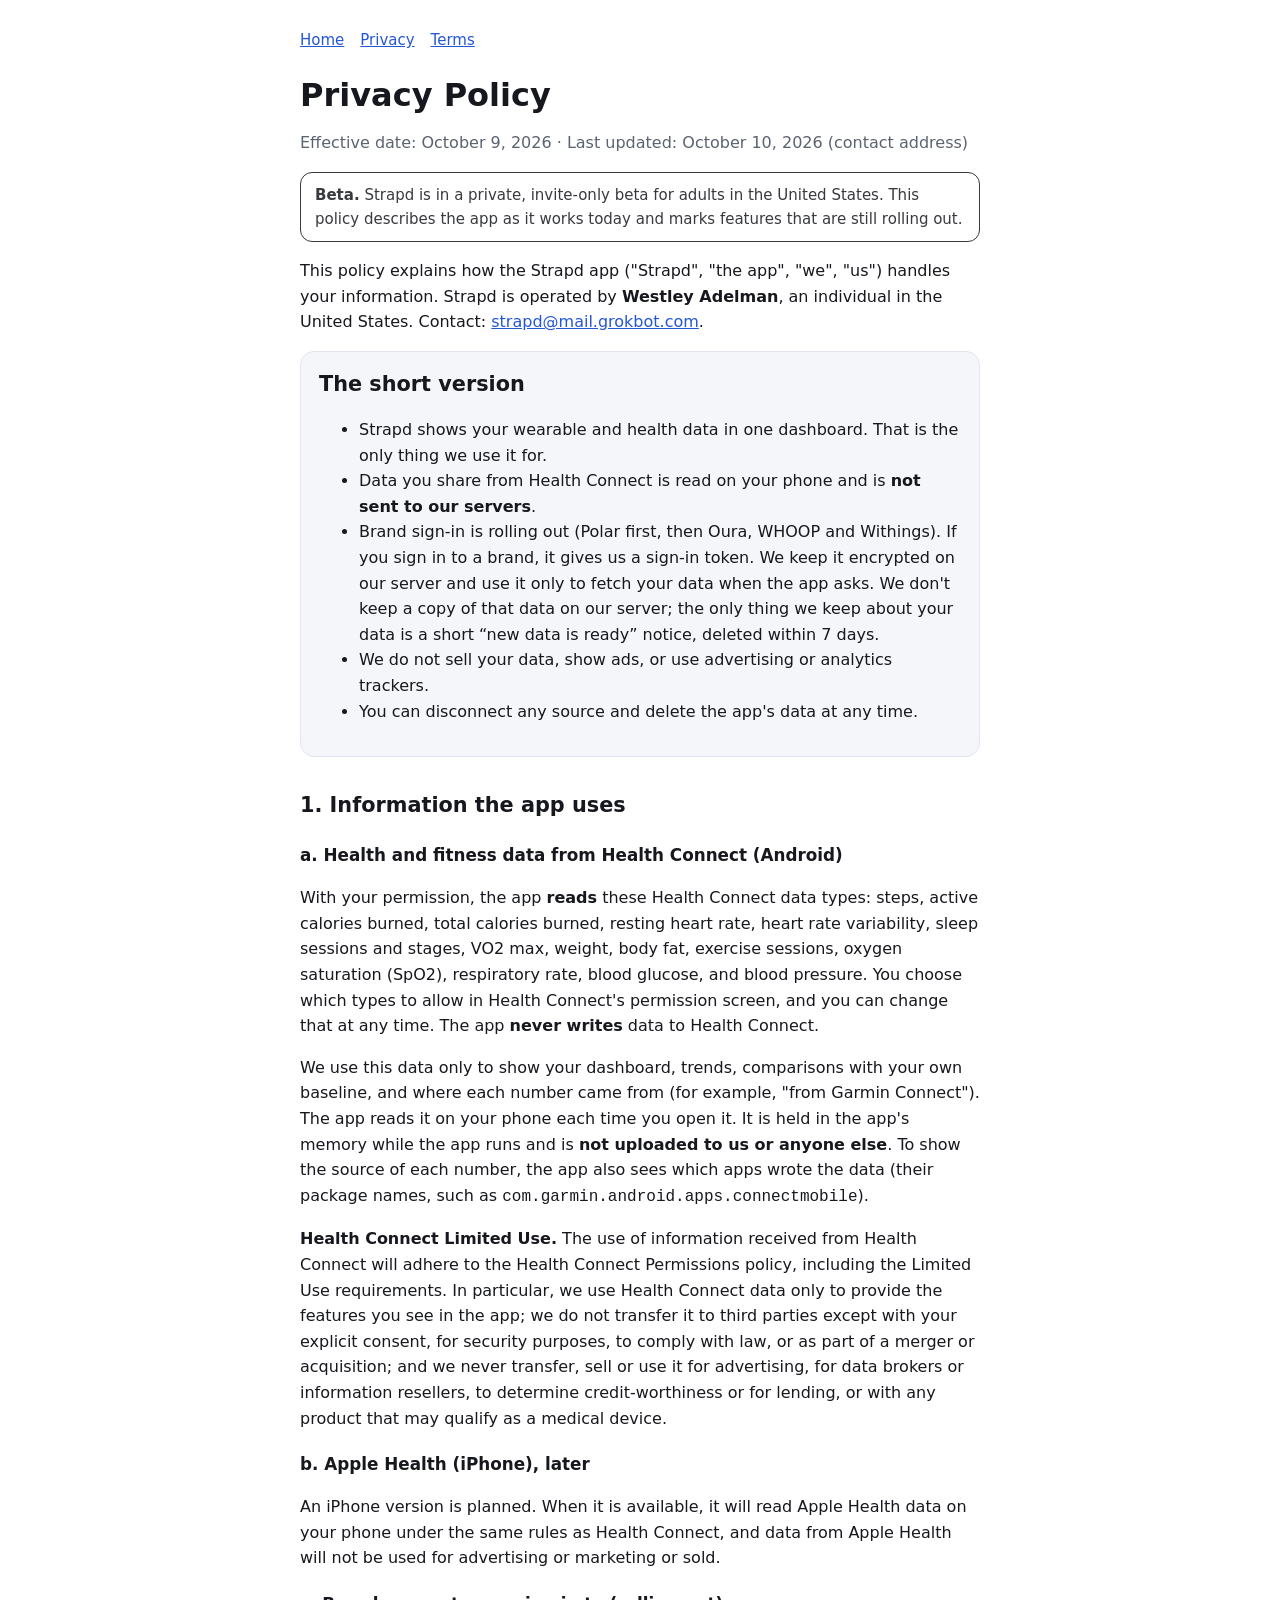
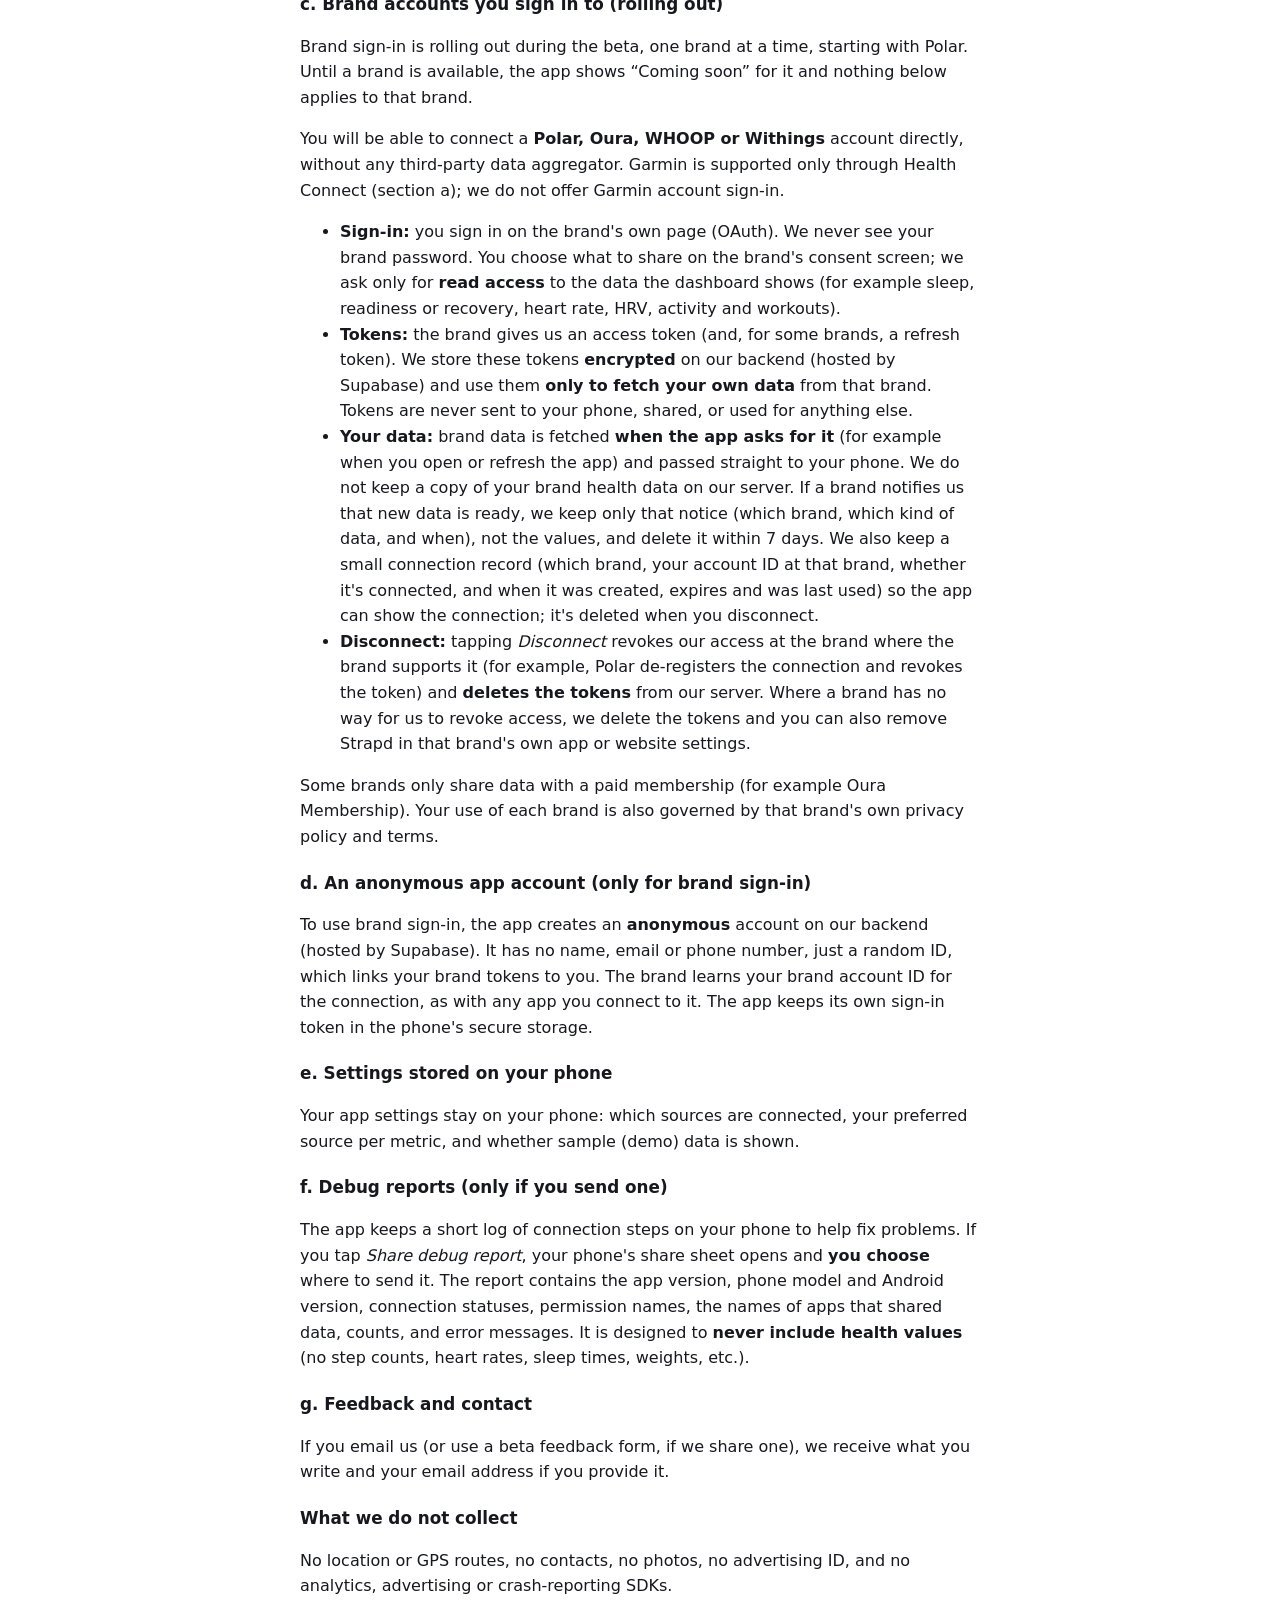
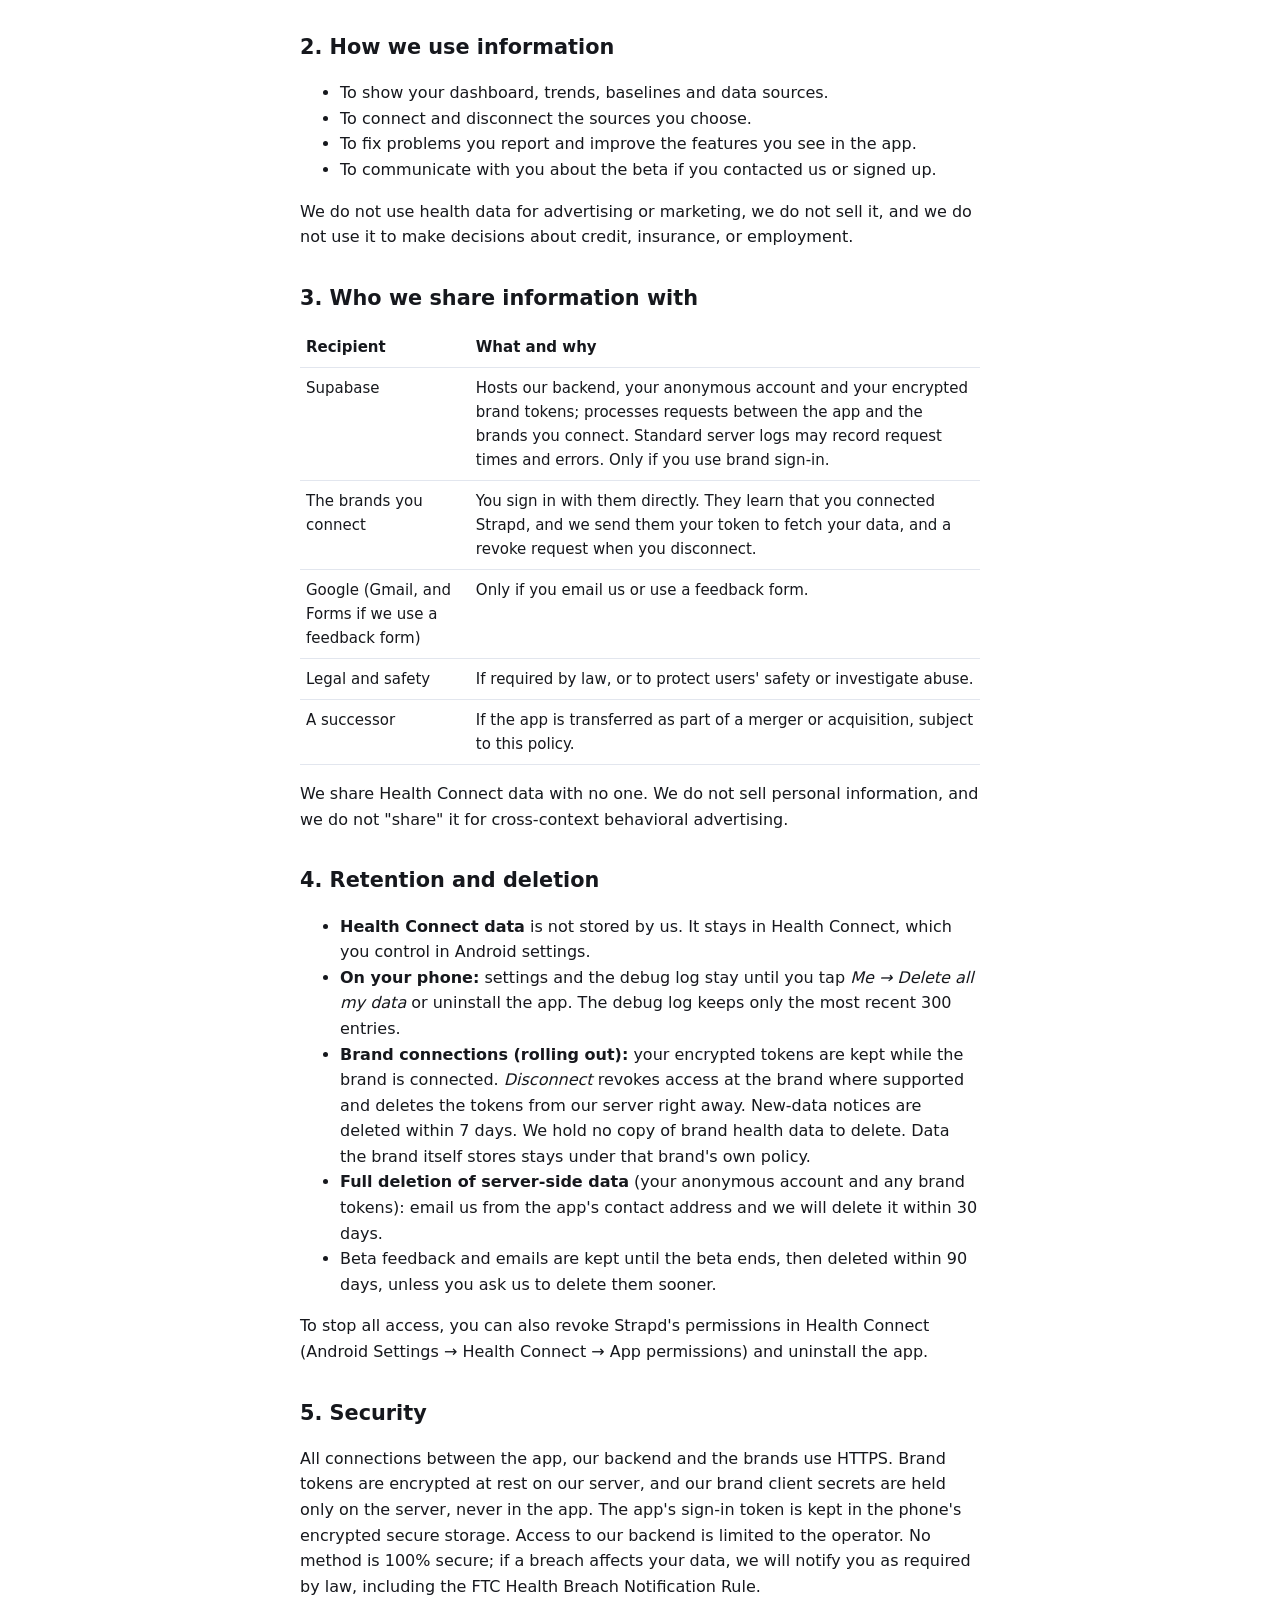
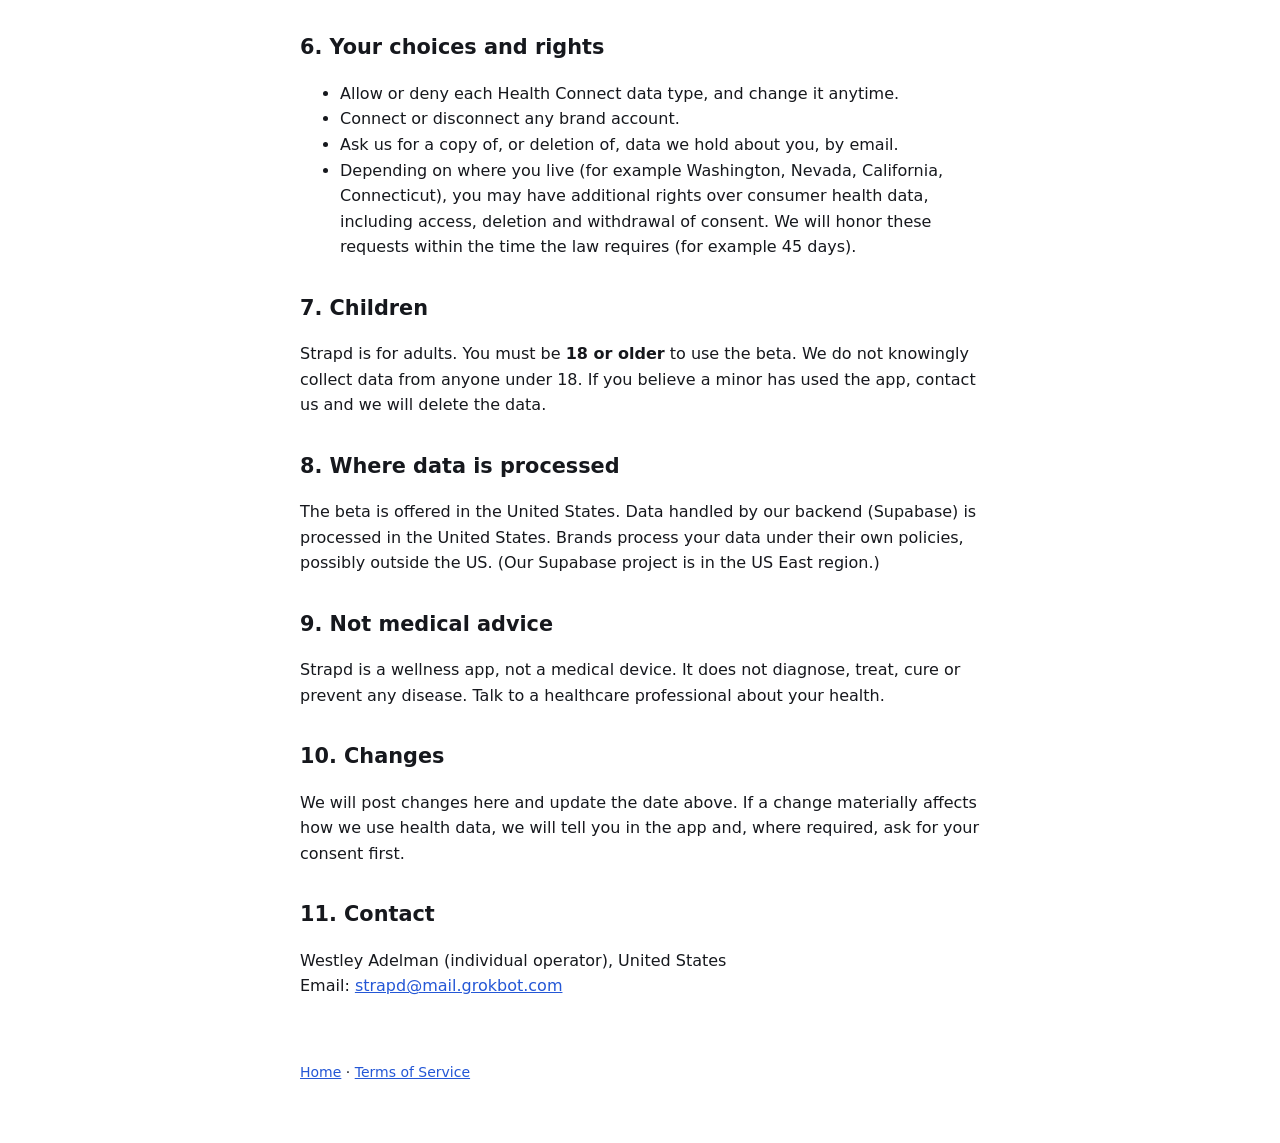
==== privacy.html @ 96aae907 "Contact: Strapd Support (strapd@mail.grokbot.com); beta sign-up form link" ====
<!doctype html>
<html lang="en">
<head>
  <meta charset="utf-8">
  <meta name="viewport" content="width=device-width, initial-scale=1">
  <title>Privacy Policy · Strapd</title>
  <link rel="stylesheet" href="style.css">
</head>
<body>
  <header>
    <nav><a href="./">Home</a><a href="privacy.html">Privacy</a><a href="terms.html">Terms</a></nav>
  </header>
  <main>

    <h1>Privacy Policy</h1>
    <p class="muted">Effective date: October 9, 2026 · Last updated: October 10, 2026 (contact address)</p>
    <div class="beta"><strong>Beta.</strong> Strapd is in a private, invite-only beta for adults in the United States. This policy describes the app as it works today and marks features that are still rolling out.</div>

    <p>This policy explains how the Strapd app ("Strapd", "the app", "we", "us") handles your information. Strapd is operated by <strong>Westley Adelman</strong>, an individual in the United States. Contact: <a href="mailto:strapd@mail.grokbot.com">strapd@mail.grokbot.com</a>.</p>

    <div class="card">
      <h2 style="margin-top:0">The short version</h2>
      <ul>
        <li>Strapd shows your wearable and health data in one dashboard. That is the only thing we use it for.</li>
        <li>Data you share from Health Connect is read on your phone and is <strong>not sent to our servers</strong>.</li>
        <li>Brand sign-in is rolling out (Polar first, then Oura, WHOOP and Withings). If you sign in to a brand, it gives us a sign-in token. We keep it encrypted on our server and use it only to fetch your data when the app asks. We don't keep a copy of that data on our server; the only thing we keep about your data is a short “new data is ready” notice, deleted within 7 days.</li>
        <li>We do not sell your data, show ads, or use advertising or analytics trackers.</li>
        <li>You can disconnect any source and delete the app's data at any time.</li>
      </ul>
    </div>

    <h2>1. Information the app uses</h2>

    <h3>a. Health and fitness data from Health Connect (Android)</h3>
    <p>With your permission, the app <strong>reads</strong> these Health Connect data types: steps, active calories burned, total calories burned, resting heart rate, heart rate variability, sleep sessions and stages, VO2 max, weight, body fat, exercise sessions, oxygen saturation (SpO2), respiratory rate, blood glucose, and blood pressure. You choose which types to allow in Health Connect's permission screen, and you can change that at any time. The app <strong>never writes</strong> data to Health Connect.</p>
    <p>We use this data only to show your dashboard, trends, comparisons with your own baseline, and where each number came from (for example, "from Garmin Connect"). The app reads it on your phone each time you open it. It is held in the app's memory while the app runs and is <strong>not uploaded to us or anyone else</strong>. To show the source of each number, the app also sees which apps wrote the data (their package names, such as <code>com.garmin.android.apps.connectmobile</code>).</p>
    <p><strong>Health Connect Limited Use.</strong> The use of information received from Health Connect will adhere to the Health Connect Permissions policy, including the Limited Use requirements. In particular, we use Health Connect data only to provide the features you see in the app; we do not transfer it to third parties except with your explicit consent, for security purposes, to comply with law, or as part of a merger or acquisition; and we never transfer, sell or use it for advertising, for data brokers or information resellers, to determine credit-worthiness or for lending, or with any product that may qualify as a medical device.</p>

    <h3>b. Apple Health (iPhone), later</h3>
    <p>An iPhone version is planned. When it is available, it will read Apple Health data on your phone under the same rules as Health Connect, and data from Apple Health will not be used for advertising or marketing or sold.</p>

    <h3>c. Brand accounts you sign in to (rolling out)</h3>
    <p>Brand sign-in is rolling out during the beta, one brand at a time, starting with Polar. Until a brand is available, the app shows “Coming soon” for it and nothing below applies to that brand.</p>
    <p>You will be able to connect a <strong>Polar, Oura, WHOOP or Withings</strong> account directly, without any third-party data aggregator. Garmin is supported only through Health Connect (section a); we do not offer Garmin account sign-in.</p>
    <ul>
      <li><strong>Sign-in:</strong> you sign in on the brand's own page (OAuth). We never see your brand password. You choose what to share on the brand's consent screen; we ask only for <strong>read access</strong> to the data the dashboard shows (for example sleep, readiness or recovery, heart rate, HRV, activity and workouts).</li>
      <li><strong>Tokens:</strong> the brand gives us an access token (and, for some brands, a refresh token). We store these tokens <strong>encrypted</strong> on our backend (hosted by Supabase) and use them <strong>only to fetch your own data</strong> from that brand. Tokens are never sent to your phone, shared, or used for anything else.</li>
      <li><strong>Your data:</strong> brand data is fetched <strong>when the app asks for it</strong> (for example when you open or refresh the app) and passed straight to your phone. We do not keep a copy of your brand health data on our server. If a brand notifies us that new data is ready, we keep only that notice (which brand, which kind of data, and when), not the values, and delete it within 7 days. We also keep a small connection record (which brand, your account ID at that brand, whether it's connected, and when it was created, expires and was last used) so the app can show the connection; it's deleted when you disconnect.</li>
      <li><strong>Disconnect:</strong> tapping <em>Disconnect</em> revokes our access at the brand where the brand supports it (for example, Polar de-registers the connection and revokes the token) and <strong>deletes the tokens</strong> from our server. Where a brand has no way for us to revoke access, we delete the tokens and you can also remove Strapd in that brand's own app or website settings.</li>
    </ul>
    <p>Some brands only share data with a paid membership (for example Oura Membership). Your use of each brand is also governed by that brand's own privacy policy and terms.</p>

    <h3>d. An anonymous app account (only for brand sign-in)</h3>
    <p>To use brand sign-in, the app creates an <strong>anonymous</strong> account on our backend (hosted by Supabase). It has no name, email or phone number, just a random ID, which links your brand tokens to you. The brand learns your brand account ID for the connection, as with any app you connect to it. The app keeps its own sign-in token in the phone's secure storage.</p>

    <h3>e. Settings stored on your phone</h3>
    <p>Your app settings stay on your phone: which sources are connected, your preferred source per metric, and whether sample (demo) data is shown.</p>

    <h3>f. Debug reports (only if you send one)</h3>
    <p>The app keeps a short log of connection steps on your phone to help fix problems. If you tap <em>Share debug report</em>, your phone's share sheet opens and <strong>you choose</strong> where to send it. The report contains the app version, phone model and Android version, connection statuses, permission names, the names of apps that shared data, counts, and error messages. It is designed to <strong>never include health values</strong> (no step counts, heart rates, sleep times, weights, etc.).</p>

    <h3>g. Feedback and contact</h3>
    <p>If you email us (or use a beta feedback form, if we share one), we receive what you write and your email address if you provide it.</p>

    <h3>What we do not collect</h3>
    <p>No location or GPS routes, no contacts, no photos, no advertising ID, and no analytics, advertising or crash-reporting SDKs.</p>

    <h2>2. How we use information</h2>
    <ul>
      <li>To show your dashboard, trends, baselines and data sources.</li>
      <li>To connect and disconnect the sources you choose.</li>
      <li>To fix problems you report and improve the features you see in the app.</li>
      <li>To communicate with you about the beta if you contacted us or signed up.</li>
    </ul>
    <p>We do not use health data for advertising or marketing, we do not sell it, and we do not use it to make decisions about credit, insurance, or employment.</p>

    <h2>3. Who we share information with</h2>
    <table>
      <tr><th>Recipient</th><th>What and why</th></tr>
      <tr><td>Supabase</td><td>Hosts our backend, your anonymous account and your encrypted brand tokens; processes requests between the app and the brands you connect. Standard server logs may record request times and errors. Only if you use brand sign-in.</td></tr>
      <tr><td>The brands you connect</td><td>You sign in with them directly. They learn that you connected Strapd, and we send them your token to fetch your data, and a revoke request when you disconnect.</td></tr>
      <tr><td>Google (Gmail, and Forms if we use a feedback form)</td><td>Only if you email us or use a feedback form.</td></tr>
      <tr><td>Legal and safety</td><td>If required by law, or to protect users' safety or investigate abuse.</td></tr>
      <tr><td>A successor</td><td>If the app is transferred as part of a merger or acquisition, subject to this policy.</td></tr>
    </table>
    <p>We share Health Connect data with no one. We do not sell personal information, and we do not "share" it for cross-context behavioral advertising.</p>

    <h2>4. Retention and deletion</h2>
    <ul>
      <li><strong>Health Connect data</strong> is not stored by us. It stays in Health Connect, which you control in Android settings.</li>
      <li><strong>On your phone:</strong> settings and the debug log stay until you tap <em>Me → Delete all my data</em> or uninstall the app. The debug log keeps only the most recent 300 entries.</li>
      <li><strong>Brand connections (rolling out):</strong> your encrypted tokens are kept while the brand is connected. <em>Disconnect</em> revokes access at the brand where supported and deletes the tokens from our server right away. New-data notices are deleted within 7 days. We hold no copy of brand health data to delete. Data the brand itself stores stays under that brand's own policy.</li>
      <li><strong>Full deletion of server-side data</strong> (your anonymous account and any brand tokens): email us from the app's contact address and we will delete it within 30 days.</li>
      <li>Beta feedback and emails are kept until the beta ends, then deleted within 90 days, unless you ask us to delete them sooner.</li>
    </ul>
    <p>To stop all access, you can also revoke Strapd's permissions in Health Connect (Android Settings → Health Connect → App permissions) and uninstall the app.</p>

    <h2>5. Security</h2>
    <p>All connections between the app, our backend and the brands use HTTPS. Brand tokens are encrypted at rest on our server, and our brand client secrets are held only on the server, never in the app. The app's sign-in token is kept in the phone's encrypted secure storage. Access to our backend is limited to the operator. No method is 100% secure; if a breach affects your data, we will notify you as required by law, including the FTC Health Breach Notification Rule.</p>

    <h2>6. Your choices and rights</h2>
    <ul>
      <li>Allow or deny each Health Connect data type, and change it anytime.</li>
      <li>Connect or disconnect any brand account.</li>
      <li>Ask us for a copy of, or deletion of, data we hold about you, by email.</li>
      <li>Depending on where you live (for example Washington, Nevada, California, Connecticut), you may have additional rights over consumer health data, including access, deletion and withdrawal of consent. We will honor these requests within the time the law requires (for example 45 days).</li>
    </ul>

    <h2>7. Children</h2>
    <p>Strapd is for adults. You must be <strong>18 or older</strong> to use the beta. We do not knowingly collect data from anyone under 18. If you believe a minor has used the app, contact us and we will delete the data.</p>

    <h2>8. Where data is processed</h2>
    <p>The beta is offered in the United States. Data handled by our backend (Supabase) is processed in the United States. Brands process your data under their own policies, possibly outside the US. (Our Supabase project is in the US East region.)</p>

    <h2>9. Not medical advice</h2>
    <p>Strapd is a wellness app, not a medical device. It does not diagnose, treat, cure or prevent any disease. Talk to a healthcare professional about your health.</p>

    <h2>10. Changes</h2>
    <p>We will post changes here and update the date above. If a change materially affects how we use health data, we will tell you in the app and, where required, ask for your consent first.</p>

    <h2>11. Contact</h2>
    <p>Westley Adelman (individual operator), United States<br>
    Email: <a href="mailto:strapd@mail.grokbot.com">strapd@mail.grokbot.com</a></p>
  </main>
  <footer>
    <p><a href="./">Home</a> · <a href="terms.html">Terms of Service</a></p>
    
  </footer>
</body>
</html>
---- style.css ----
/* Strapd site: minimal, mobile-first, no external fonts or trackers. */
:root {
  --bg: #ffffff; --text: #16181d; --muted: #5b6270; --accent: #2457d6;
  --card: #f4f6fa; --border: #e2e6ee; --warn-bg: #fff6db; --warn-border: #f0c94a;
}
@media (prefers-color-scheme: dark) {
  :root { --bg: #0f1115; --text: #eceff4; --muted: #a3abba; --accent: #7aa2ff;
          --card: #181b22; --border: #2a2f3a; --warn-bg: #2d2610; --warn-border: #8a6d12; }
}
* { box-sizing: border-box; }
html { -webkit-text-size-adjust: 100%; }
body {
  margin: 0; background: var(--bg); color: var(--text);
  font: 16px/1.6 system-ui, -apple-system, "Segoe UI", Roboto, "Helvetica Neue", Arial, sans-serif;
}
main, header, footer { max-width: 720px; margin: 0 auto; padding: 0 20px; }
header { padding-top: 28px; }
header nav { display: flex; gap: 16px; flex-wrap: wrap; font-size: 15px; }
h1 { font-size: 2rem; line-height: 1.2; margin: 24px 0 8px; }
h2 { font-size: 1.3rem; margin: 32px 0 8px; }
h3 { font-size: 1.05rem; margin: 20px 0 6px; }
p, li { color: var(--text); }
.muted, small { color: var(--muted); }
a { color: var(--accent); }
.lead { font-size: 1.2rem; color: var(--muted); margin-top: 0; }
.card { background: var(--card); border: 1px solid var(--border); border-radius: 14px; padding: 16px 18px; margin: 16px 0; }
.beta { border: 1px solid currentColor; border-radius: 12px; padding: 10px 14px; margin: 12px 0 16px; font-size: 15px; opacity: .85; }
.button { display: inline-block; background: var(--accent); color: #fff; text-decoration: none; padding: 12px 20px; border-radius: 12px; font-weight: 600; }
ul.grid { list-style: none; padding: 0; display: grid; grid-template-columns: repeat(auto-fill, minmax(200px, 1fr)); gap: 10px; }
ul.grid li { background: var(--card); border: 1px solid var(--border); border-radius: 12px; padding: 10px 14px; }
table { width: 100%; border-collapse: collapse; font-size: 15px; margin: 12px 0; }
th, td { text-align: left; vertical-align: top; padding: 8px 6px; border-bottom: 1px solid var(--border); }
footer { padding: 32px 20px 48px; font-size: 14px; color: var(--muted); }
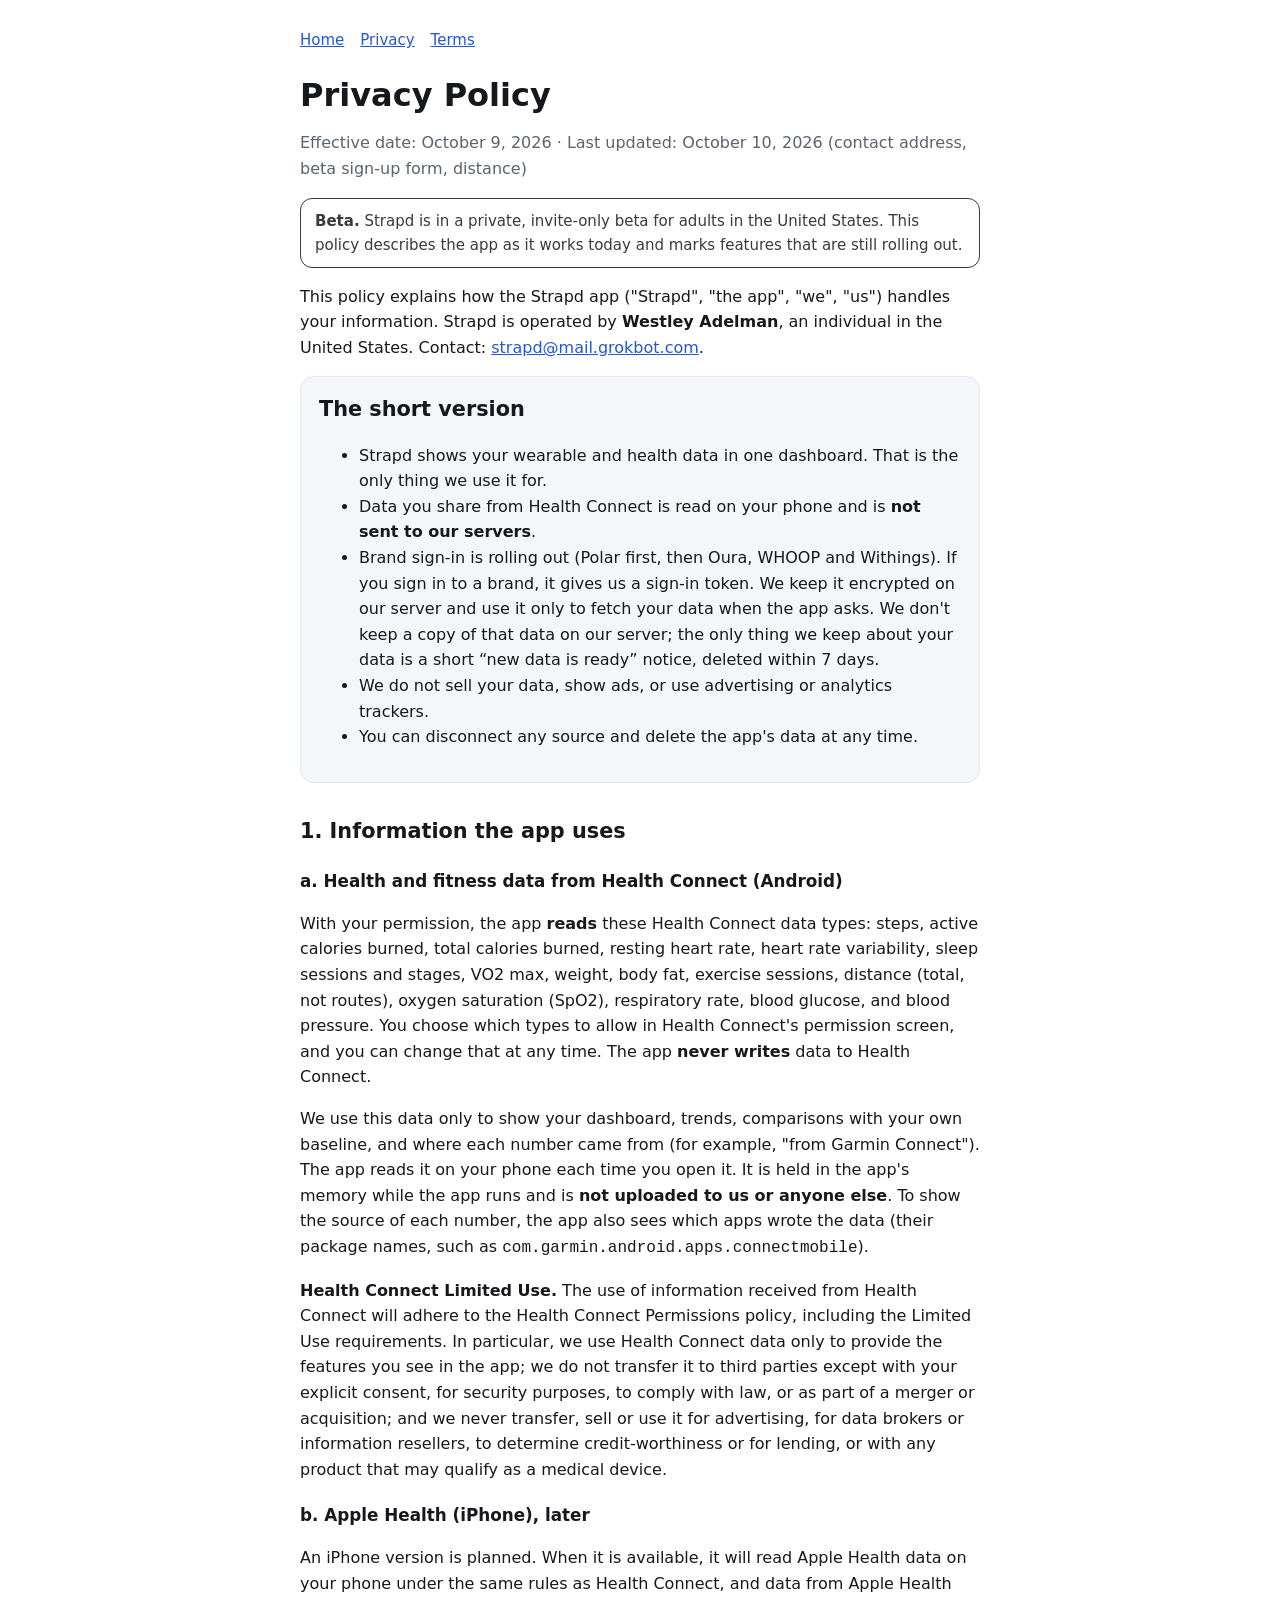
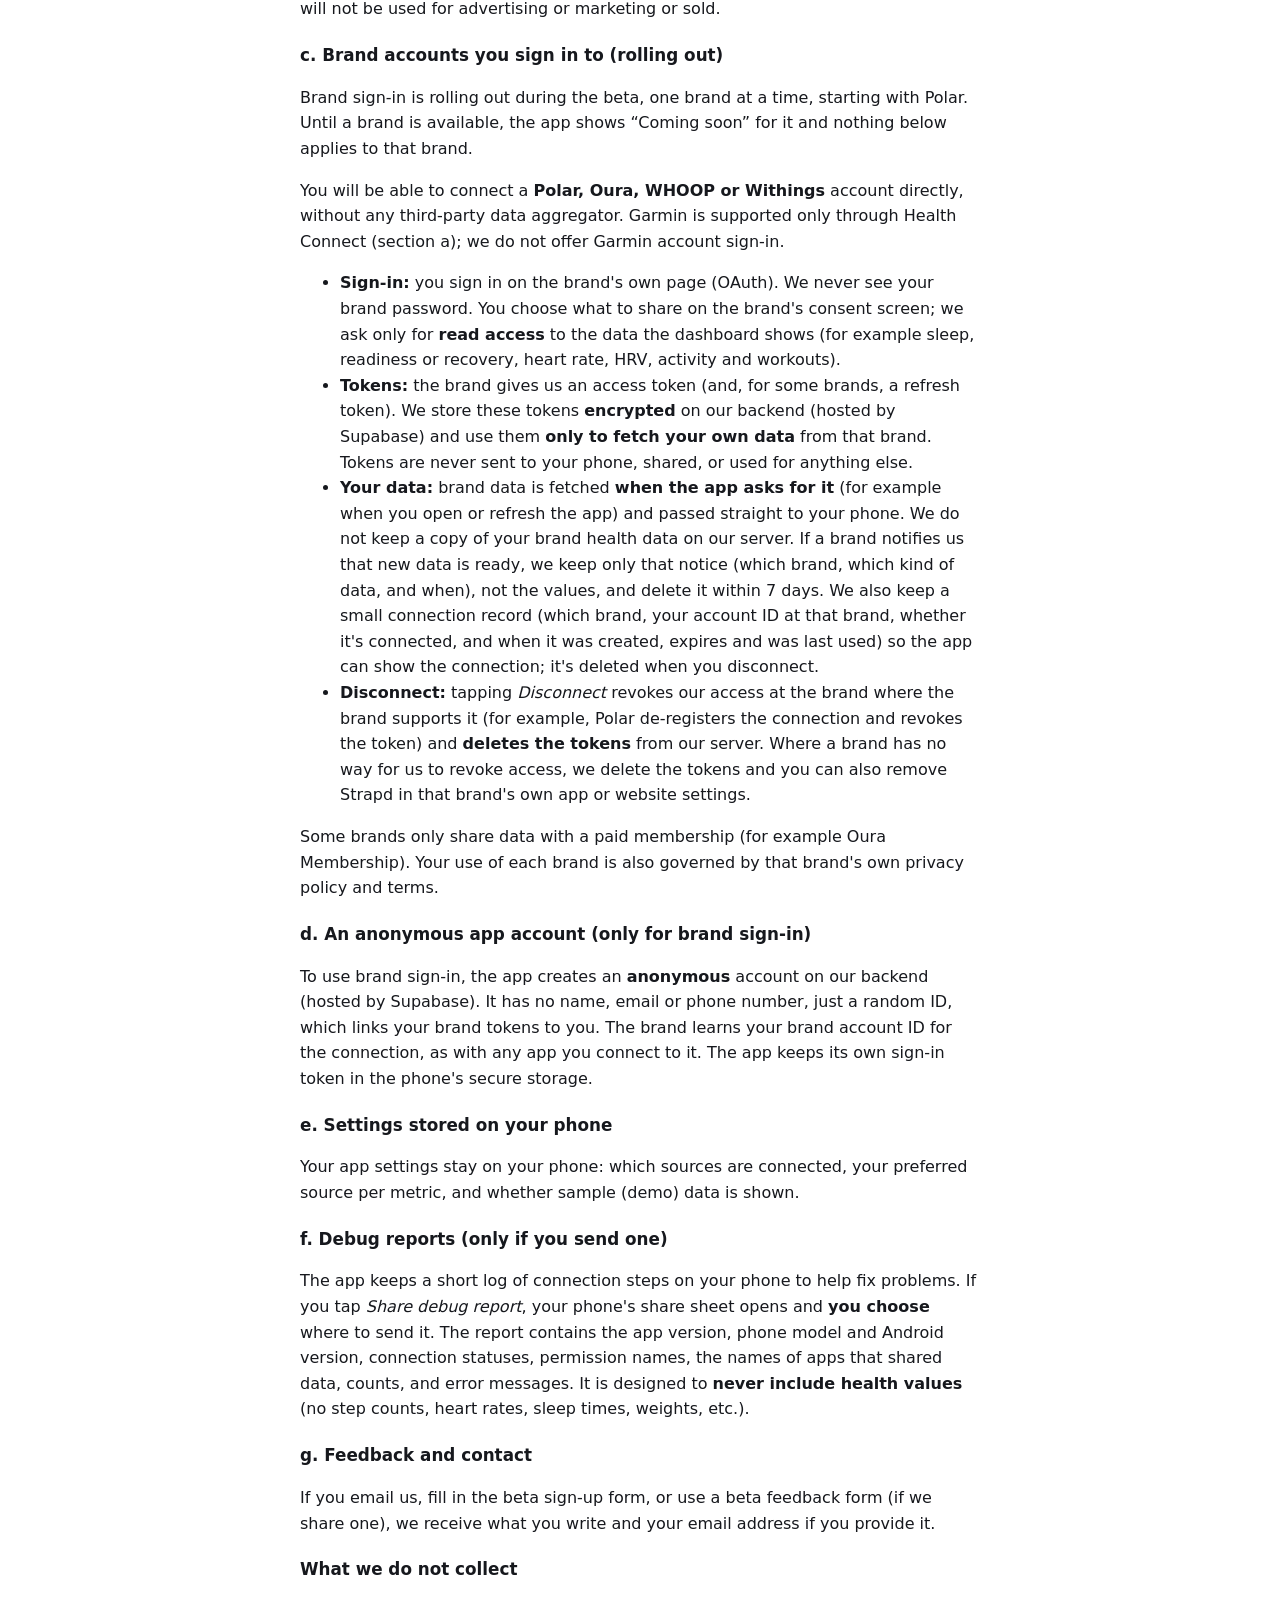
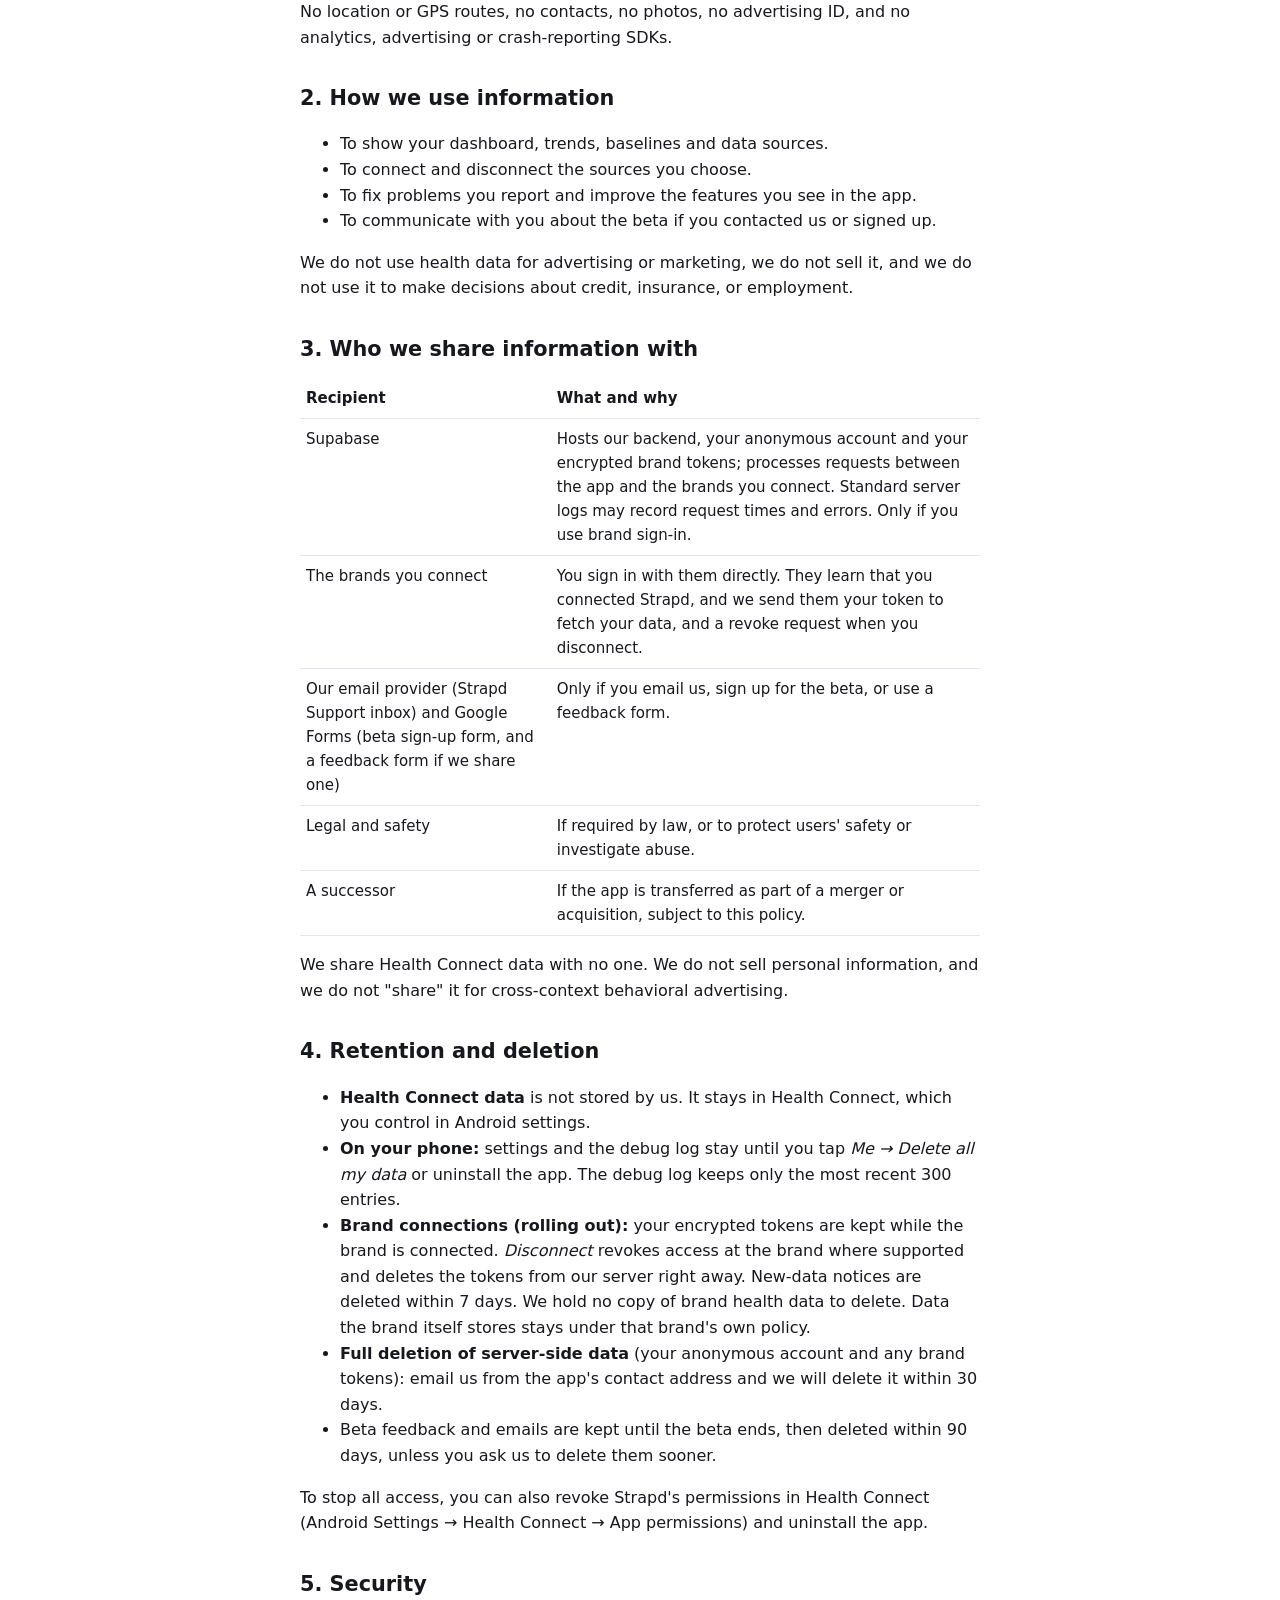
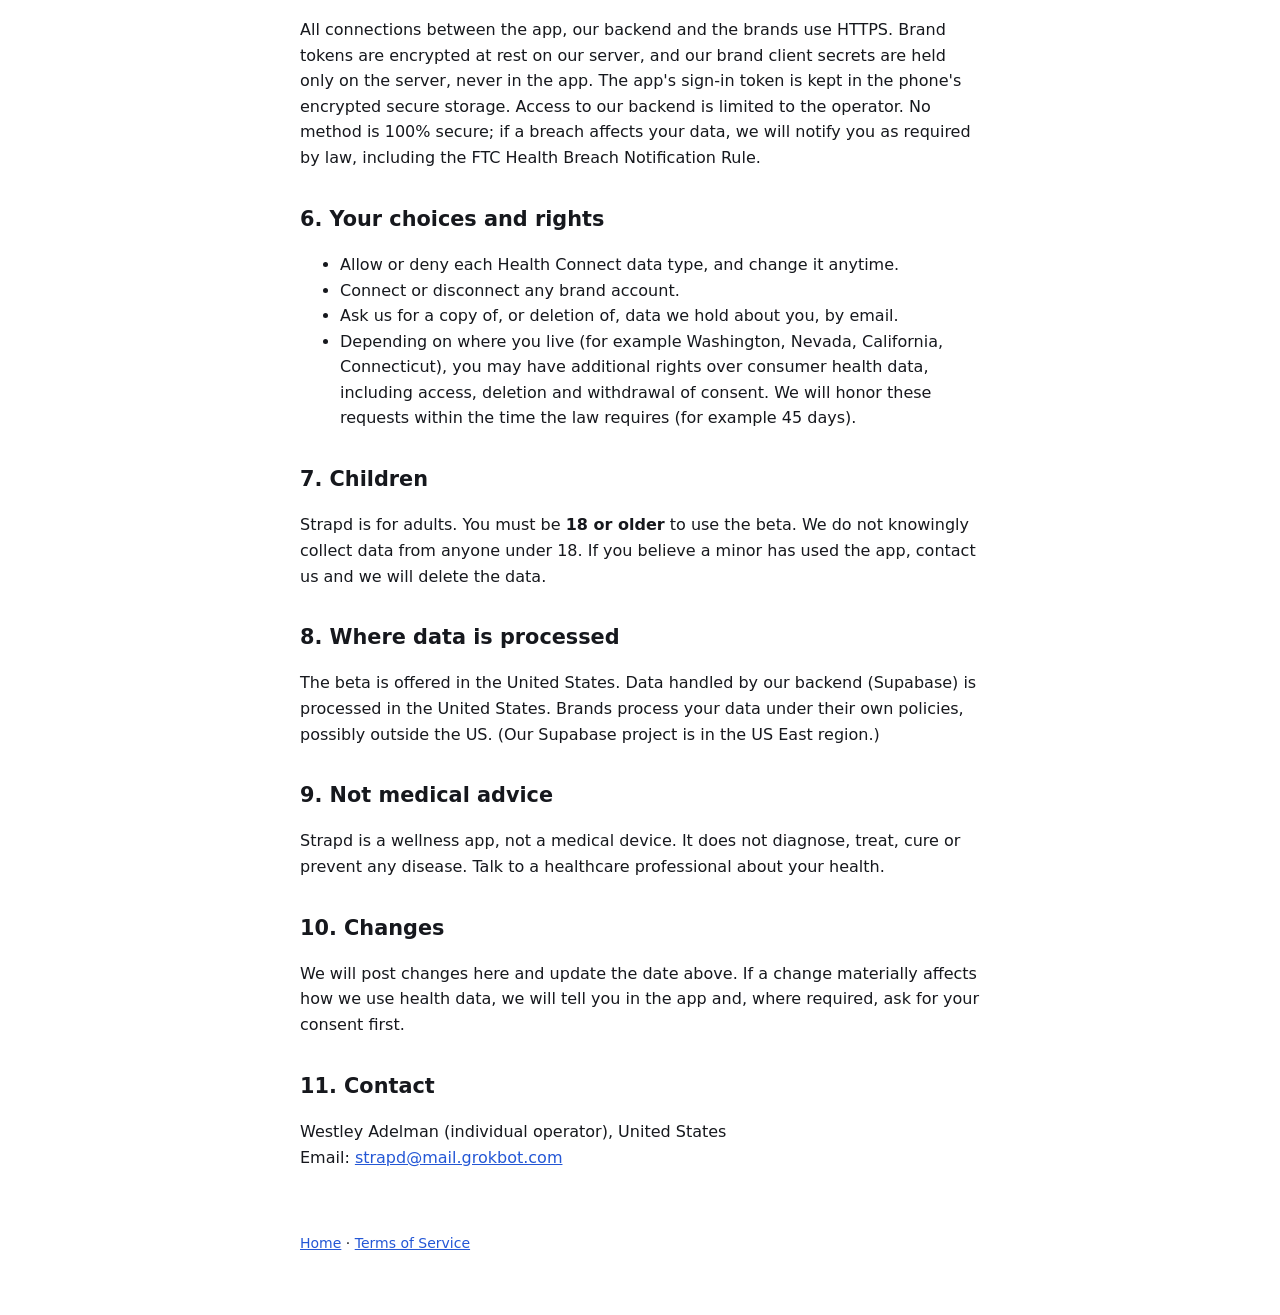
==== commit e4523837: "Privacy: list distance, beta sign-up form, Strapd Support inbox" ====
--- a/privacy.html
+++ b/privacy.html
@@ -13,7 +13,7 @@
   <main>
 
     <h1>Privacy Policy</h1>
-    <p class="muted">Effective date: October 9, 2026 · Last updated: October 10, 2026 (contact address)</p>
+    <p class="muted">Effective date: October 9, 2026 · Last updated: October 10, 2026 (contact address, beta sign-up form, distance)</p>
     <div class="beta"><strong>Beta.</strong> Strapd is in a private, invite-only beta for adults in the United States. This policy describes the app as it works today and marks features that are still rolling out.</div>
 
     <p>This policy explains how the Strapd app ("Strapd", "the app", "we", "us") handles your information. Strapd is operated by <strong>Westley Adelman</strong>, an individual in the United States. Contact: <a href="mailto:strapd@mail.grokbot.com">strapd@mail.grokbot.com</a>.</p>
@@ -32,7 +32,7 @@
     <h2>1. Information the app uses</h2>
 
     <h3>a. Health and fitness data from Health Connect (Android)</h3>
-    <p>With your permission, the app <strong>reads</strong> these Health Connect data types: steps, active calories burned, total calories burned, resting heart rate, heart rate variability, sleep sessions and stages, VO2 max, weight, body fat, exercise sessions, oxygen saturation (SpO2), respiratory rate, blood glucose, and blood pressure. You choose which types to allow in Health Connect's permission screen, and you can change that at any time. The app <strong>never writes</strong> data to Health Connect.</p>
+    <p>With your permission, the app <strong>reads</strong> these Health Connect data types: steps, active calories burned, total calories burned, resting heart rate, heart rate variability, sleep sessions and stages, VO2 max, weight, body fat, exercise sessions, distance (total, not routes), oxygen saturation (SpO2), respiratory rate, blood glucose, and blood pressure. You choose which types to allow in Health Connect's permission screen, and you can change that at any time. The app <strong>never writes</strong> data to Health Connect.</p>
     <p>We use this data only to show your dashboard, trends, comparisons with your own baseline, and where each number came from (for example, "from Garmin Connect"). The app reads it on your phone each time you open it. It is held in the app's memory while the app runs and is <strong>not uploaded to us or anyone else</strong>. To show the source of each number, the app also sees which apps wrote the data (their package names, such as <code>com.garmin.android.apps.connectmobile</code>).</p>
     <p><strong>Health Connect Limited Use.</strong> The use of information received from Health Connect will adhere to the Health Connect Permissions policy, including the Limited Use requirements. In particular, we use Health Connect data only to provide the features you see in the app; we do not transfer it to third parties except with your explicit consent, for security purposes, to comply with law, or as part of a merger or acquisition; and we never transfer, sell or use it for advertising, for data brokers or information resellers, to determine credit-worthiness or for lending, or with any product that may qualify as a medical device.</p>
 
@@ -60,7 +60,7 @@
     <p>The app keeps a short log of connection steps on your phone to help fix problems. If you tap <em>Share debug report</em>, your phone's share sheet opens and <strong>you choose</strong> where to send it. The report contains the app version, phone model and Android version, connection statuses, permission names, the names of apps that shared data, counts, and error messages. It is designed to <strong>never include health values</strong> (no step counts, heart rates, sleep times, weights, etc.).</p>
 
     <h3>g. Feedback and contact</h3>
-    <p>If you email us (or use a beta feedback form, if we share one), we receive what you write and your email address if you provide it.</p>
+    <p>If you email us, fill in the beta sign-up form, or use a beta feedback form (if we share one), we receive what you write and your email address if you provide it.</p>
 
     <h3>What we do not collect</h3>
     <p>No location or GPS routes, no contacts, no photos, no advertising ID, and no analytics, advertising or crash-reporting SDKs.</p>
@@ -79,7 +79,7 @@
       <tr><th>Recipient</th><th>What and why</th></tr>
       <tr><td>Supabase</td><td>Hosts our backend, your anonymous account and your encrypted brand tokens; processes requests between the app and the brands you connect. Standard server logs may record request times and errors. Only if you use brand sign-in.</td></tr>
       <tr><td>The brands you connect</td><td>You sign in with them directly. They learn that you connected Strapd, and we send them your token to fetch your data, and a revoke request when you disconnect.</td></tr>
-      <tr><td>Google (Gmail, and Forms if we use a feedback form)</td><td>Only if you email us or use a feedback form.</td></tr>
+      <tr><td>Our email provider (Strapd Support inbox) and Google Forms (beta sign-up form, and a feedback form if we share one)</td><td>Only if you email us, sign up for the beta, or use a feedback form.</td></tr>
       <tr><td>Legal and safety</td><td>If required by law, or to protect users' safety or investigate abuse.</td></tr>
       <tr><td>A successor</td><td>If the app is transferred as part of a merger or acquisition, subject to this policy.</td></tr>
     </table>
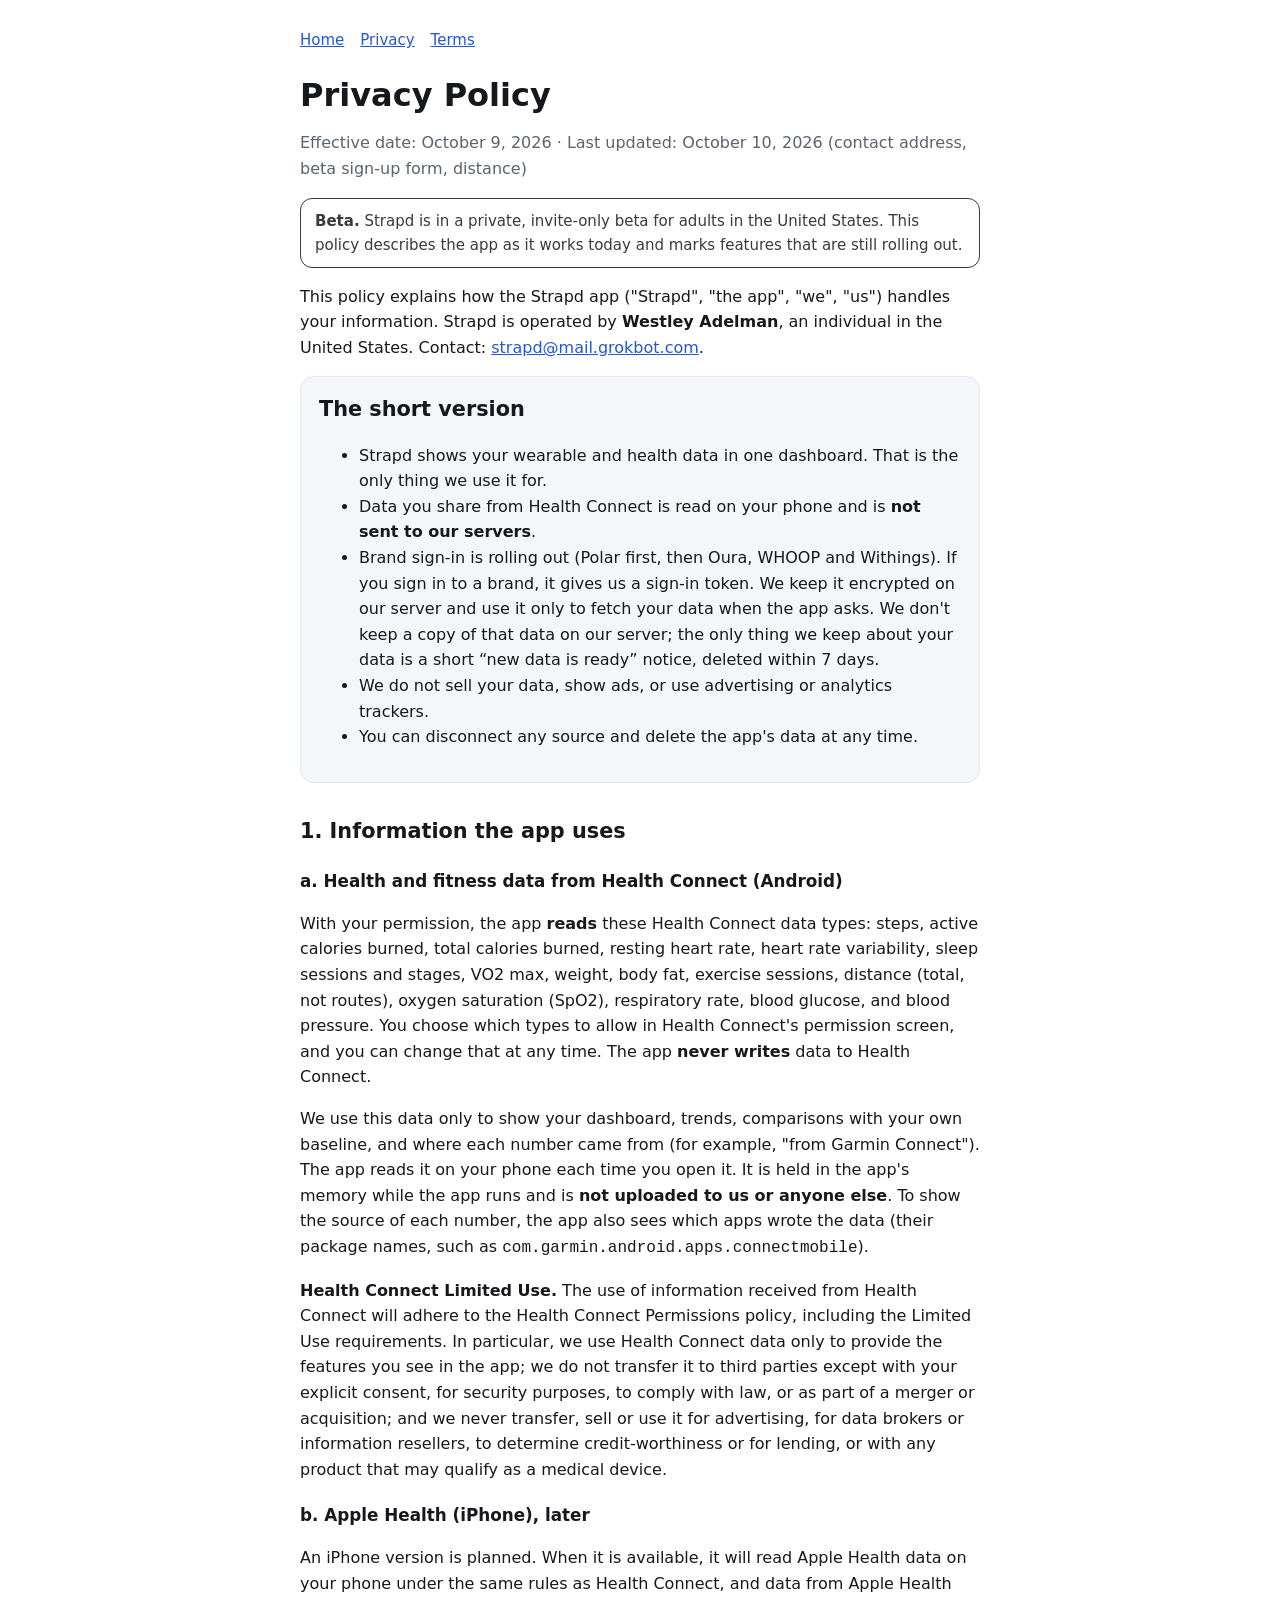
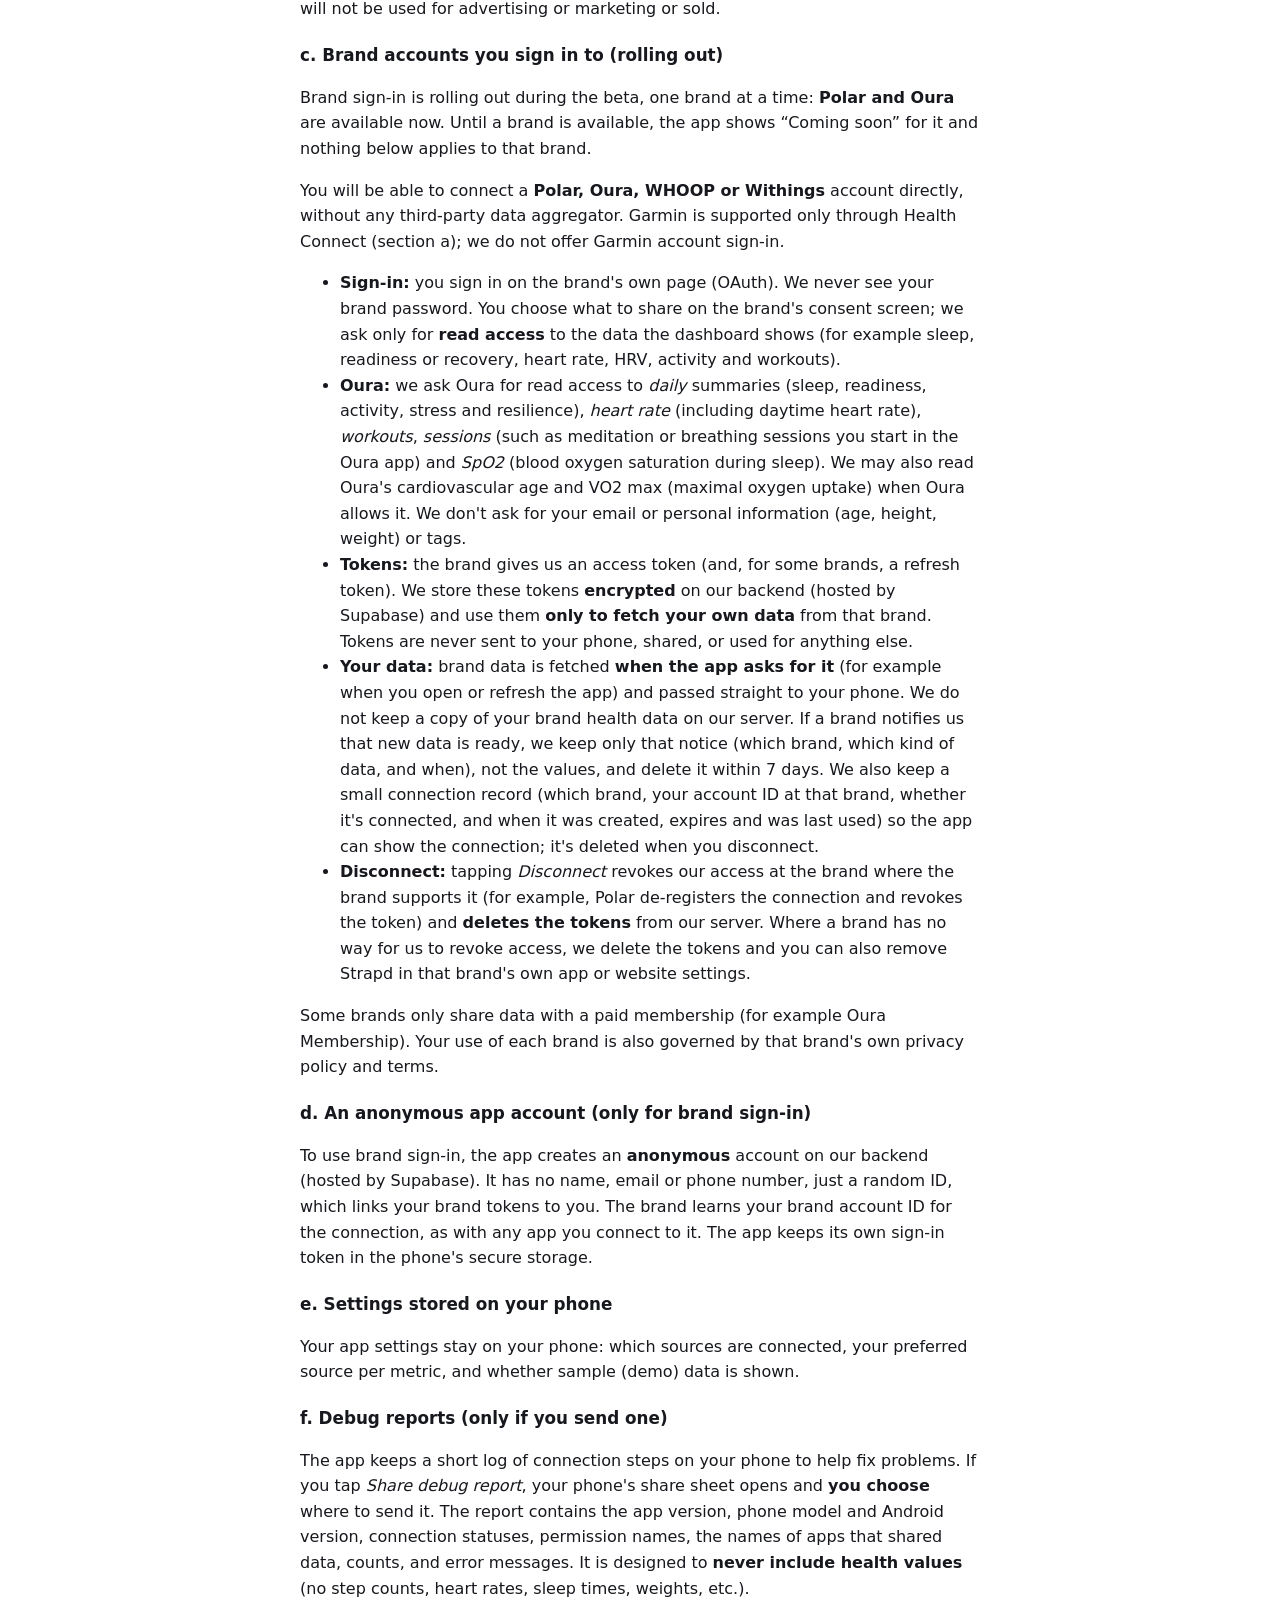
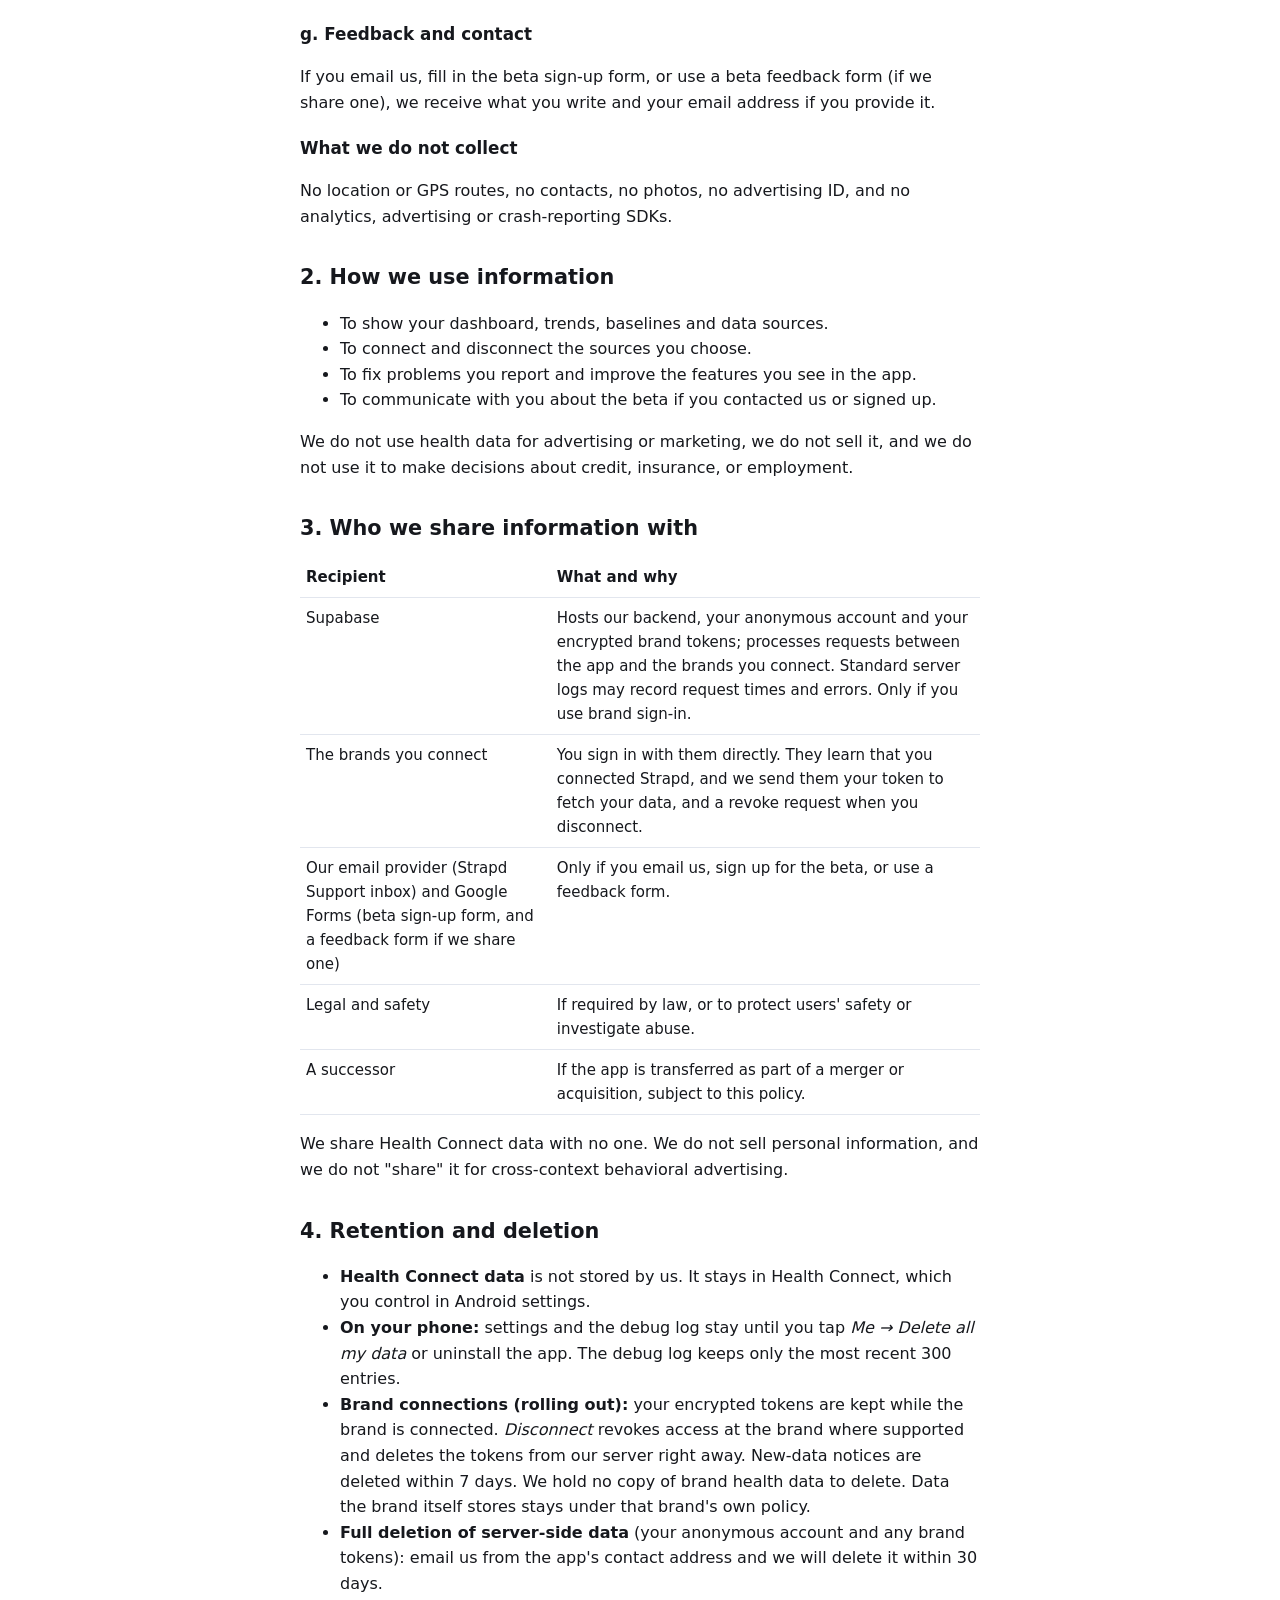
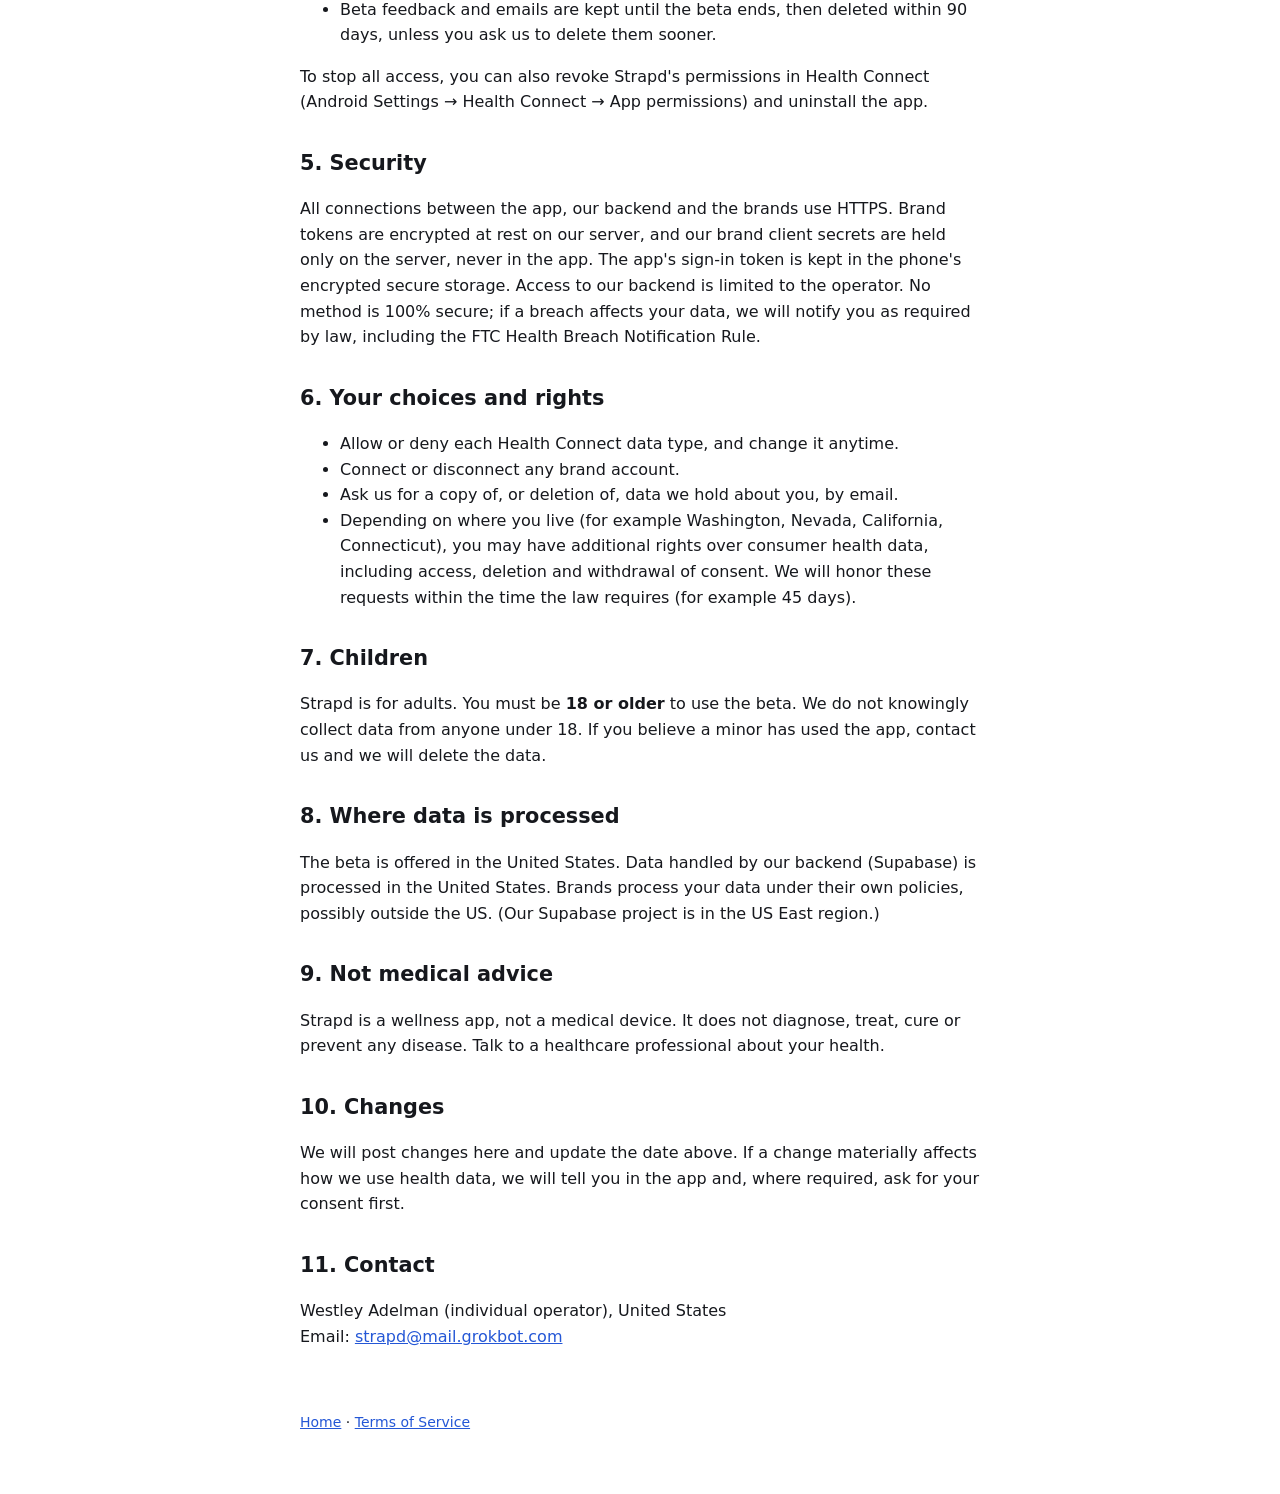
==== commit 66239c9c: "Privacy: Polar and Oura sign-in available; Oura data list (daily, heart rate, workouts, sessions, Sp" ====
--- a/privacy.html
+++ b/privacy.html
@@ -40,10 +40,11 @@
     <p>An iPhone version is planned. When it is available, it will read Apple Health data on your phone under the same rules as Health Connect, and data from Apple Health will not be used for advertising or marketing or sold.</p>
 
     <h3>c. Brand accounts you sign in to (rolling out)</h3>
-    <p>Brand sign-in is rolling out during the beta, one brand at a time, starting with Polar. Until a brand is available, the app shows “Coming soon” for it and nothing below applies to that brand.</p>
+    <p>Brand sign-in is rolling out during the beta, one brand at a time: <strong>Polar and Oura</strong> are available now. Until a brand is available, the app shows “Coming soon” for it and nothing below applies to that brand.</p>
     <p>You will be able to connect a <strong>Polar, Oura, WHOOP or Withings</strong> account directly, without any third-party data aggregator. Garmin is supported only through Health Connect (section a); we do not offer Garmin account sign-in.</p>
     <ul>
       <li><strong>Sign-in:</strong> you sign in on the brand's own page (OAuth). We never see your brand password. You choose what to share on the brand's consent screen; we ask only for <strong>read access</strong> to the data the dashboard shows (for example sleep, readiness or recovery, heart rate, HRV, activity and workouts).</li>
+      <li><strong>Oura:</strong> we ask Oura for read access to <em>daily</em> summaries (sleep, readiness, activity, stress and resilience), <em>heart rate</em> (including daytime heart rate), <em>workouts</em>, <em>sessions</em> (such as meditation or breathing sessions you start in the Oura app) and <em>SpO2</em> (blood oxygen saturation during sleep). We may also read Oura's cardiovascular age and VO2 max (maximal oxygen uptake) when Oura allows it. We don't ask for your email or personal information (age, height, weight) or tags.</li>
       <li><strong>Tokens:</strong> the brand gives us an access token (and, for some brands, a refresh token). We store these tokens <strong>encrypted</strong> on our backend (hosted by Supabase) and use them <strong>only to fetch your own data</strong> from that brand. Tokens are never sent to your phone, shared, or used for anything else.</li>
       <li><strong>Your data:</strong> brand data is fetched <strong>when the app asks for it</strong> (for example when you open or refresh the app) and passed straight to your phone. We do not keep a copy of your brand health data on our server. If a brand notifies us that new data is ready, we keep only that notice (which brand, which kind of data, and when), not the values, and delete it within 7 days. We also keep a small connection record (which brand, your account ID at that brand, whether it's connected, and when it was created, expires and was last used) so the app can show the connection; it's deleted when you disconnect.</li>
       <li><strong>Disconnect:</strong> tapping <em>Disconnect</em> revokes our access at the brand where the brand supports it (for example, Polar de-registers the connection and revokes the token) and <strong>deletes the tokens</strong> from our server. Where a brand has no way for us to revoke access, we delete the tokens and you can also remove Strapd in that brand's own app or website settings.</li>
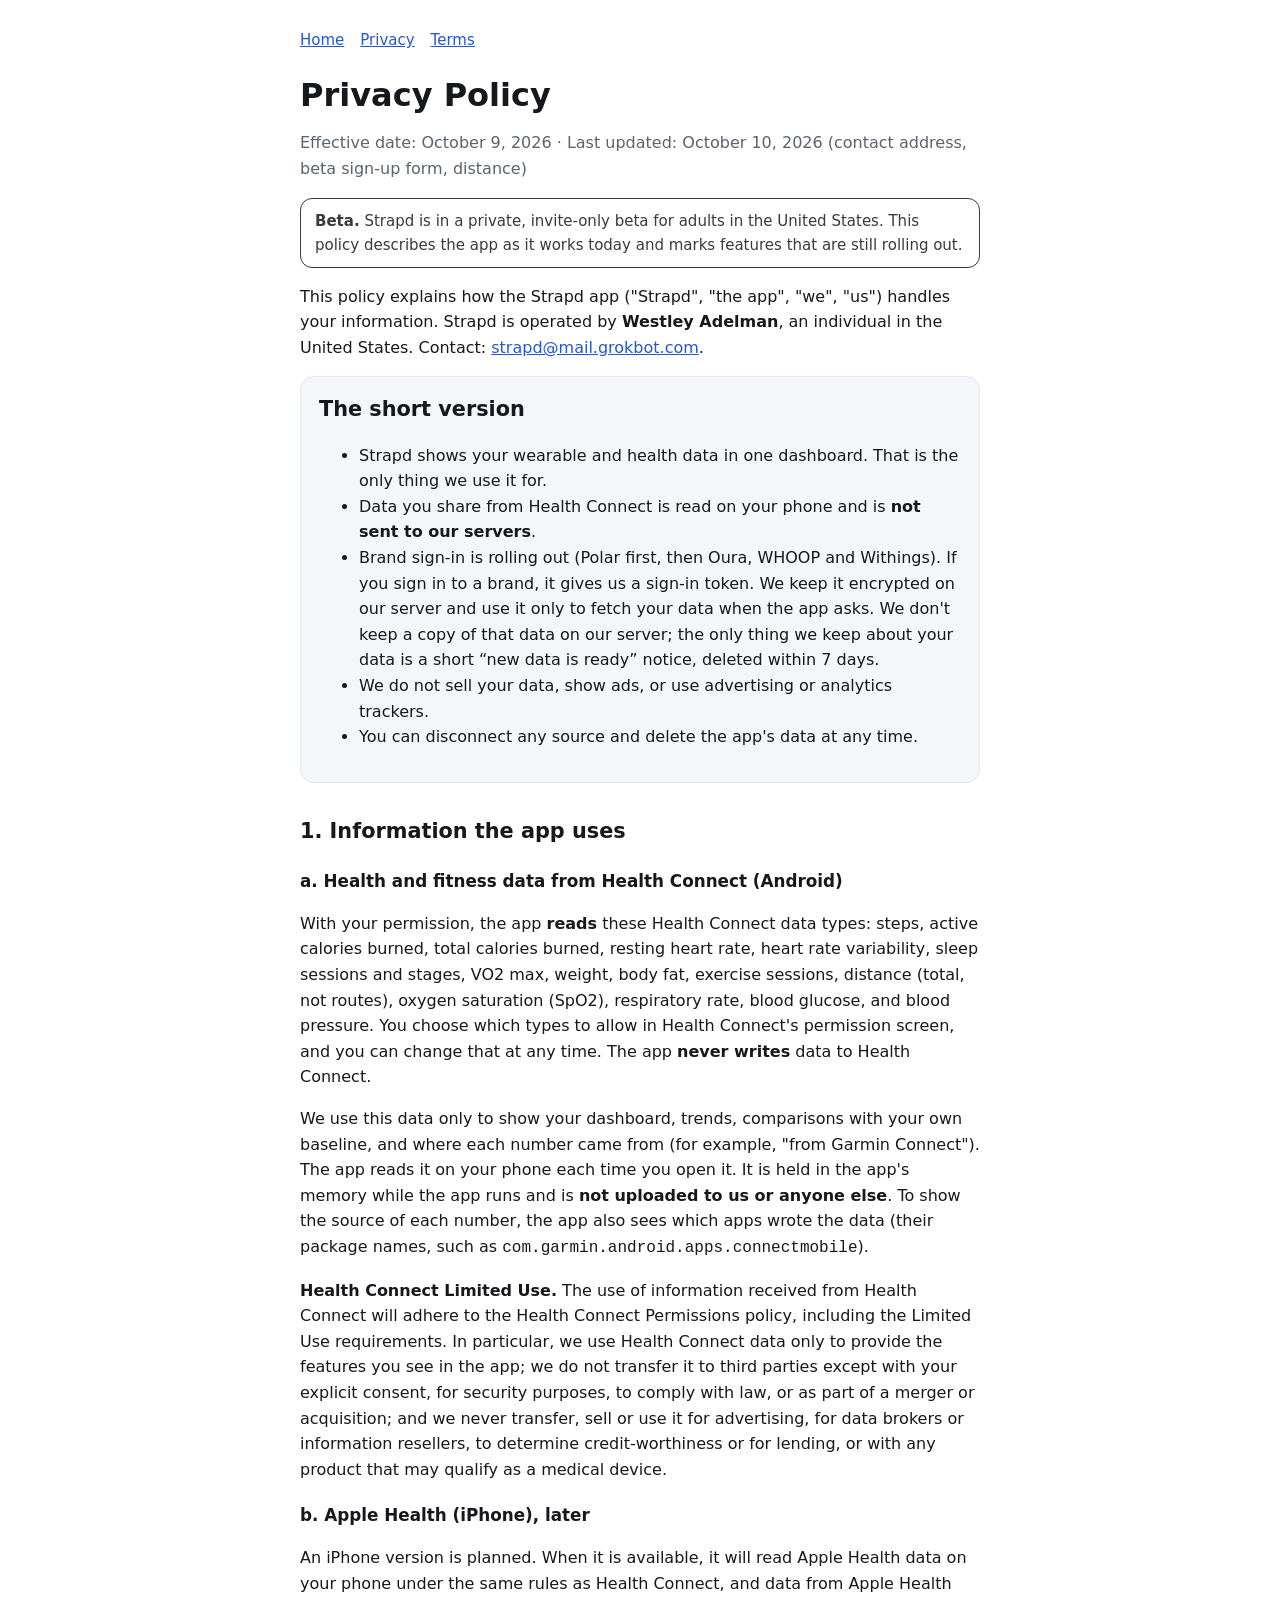
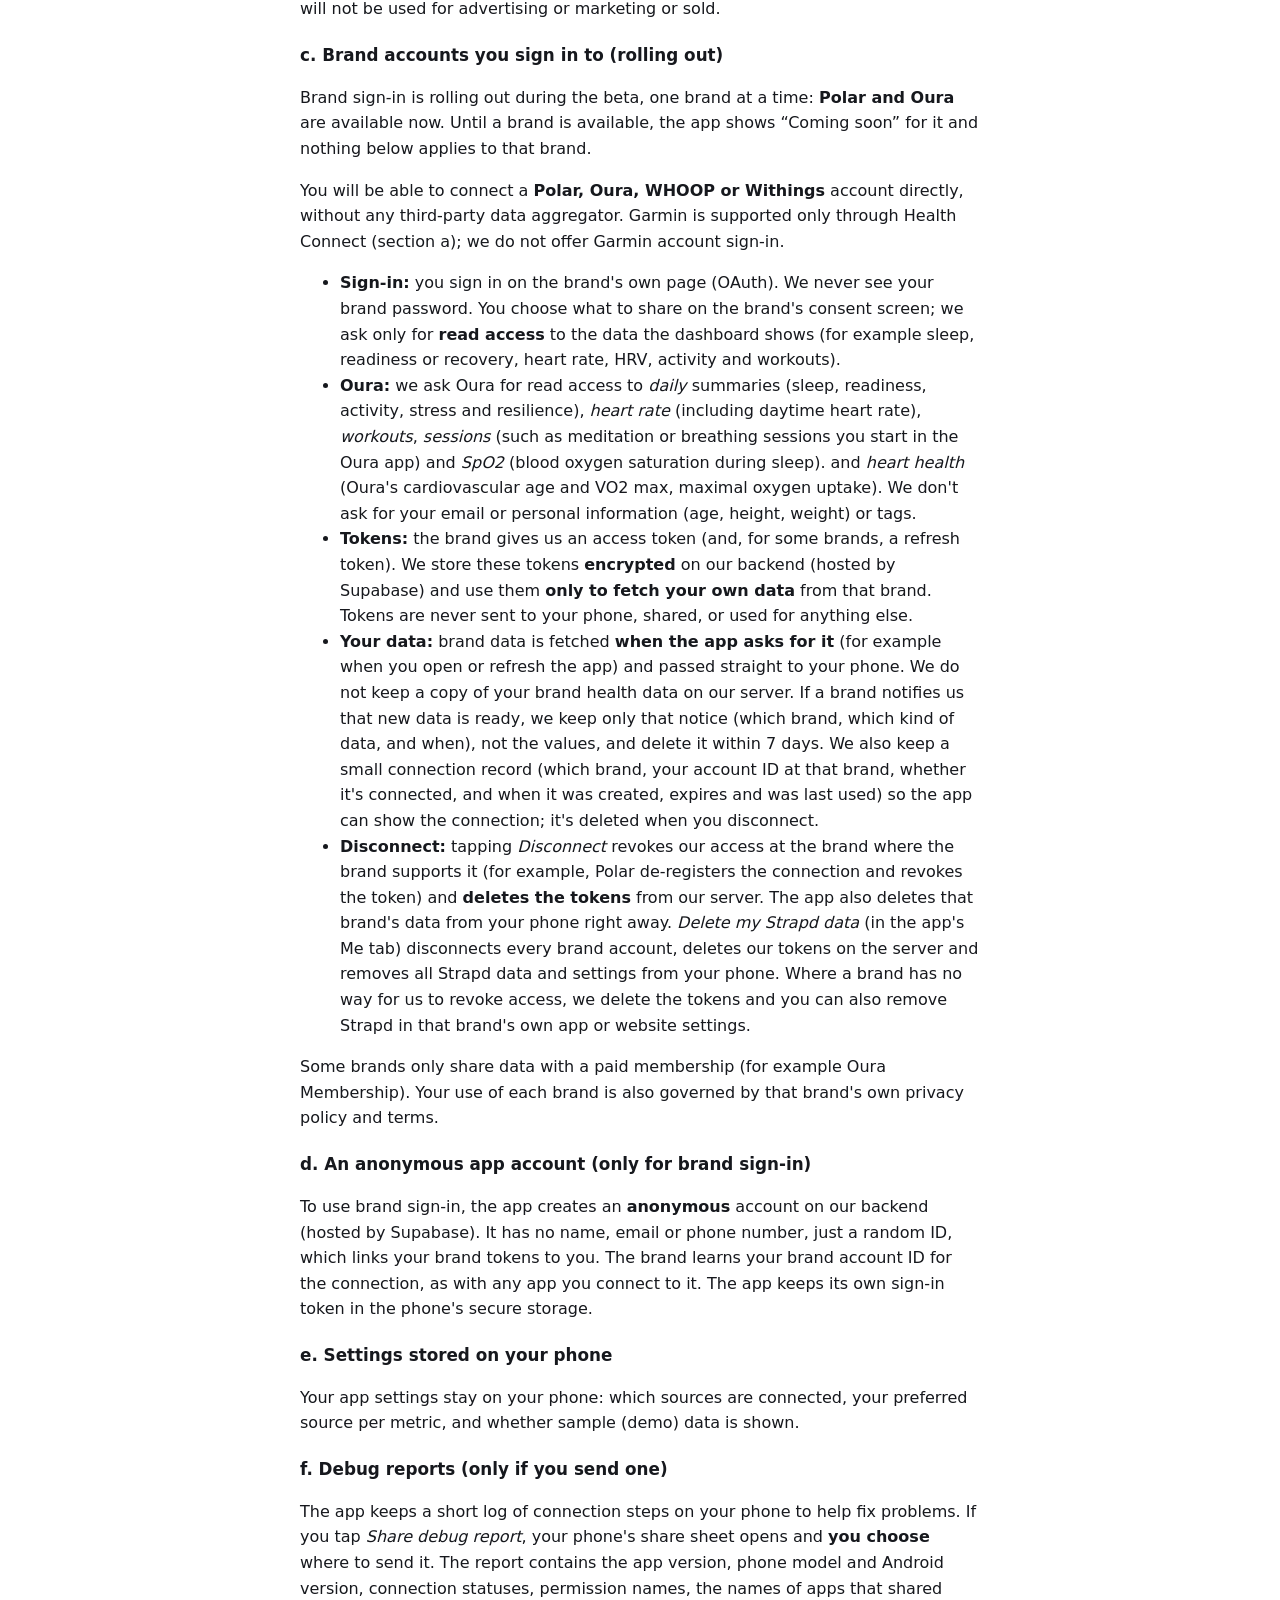
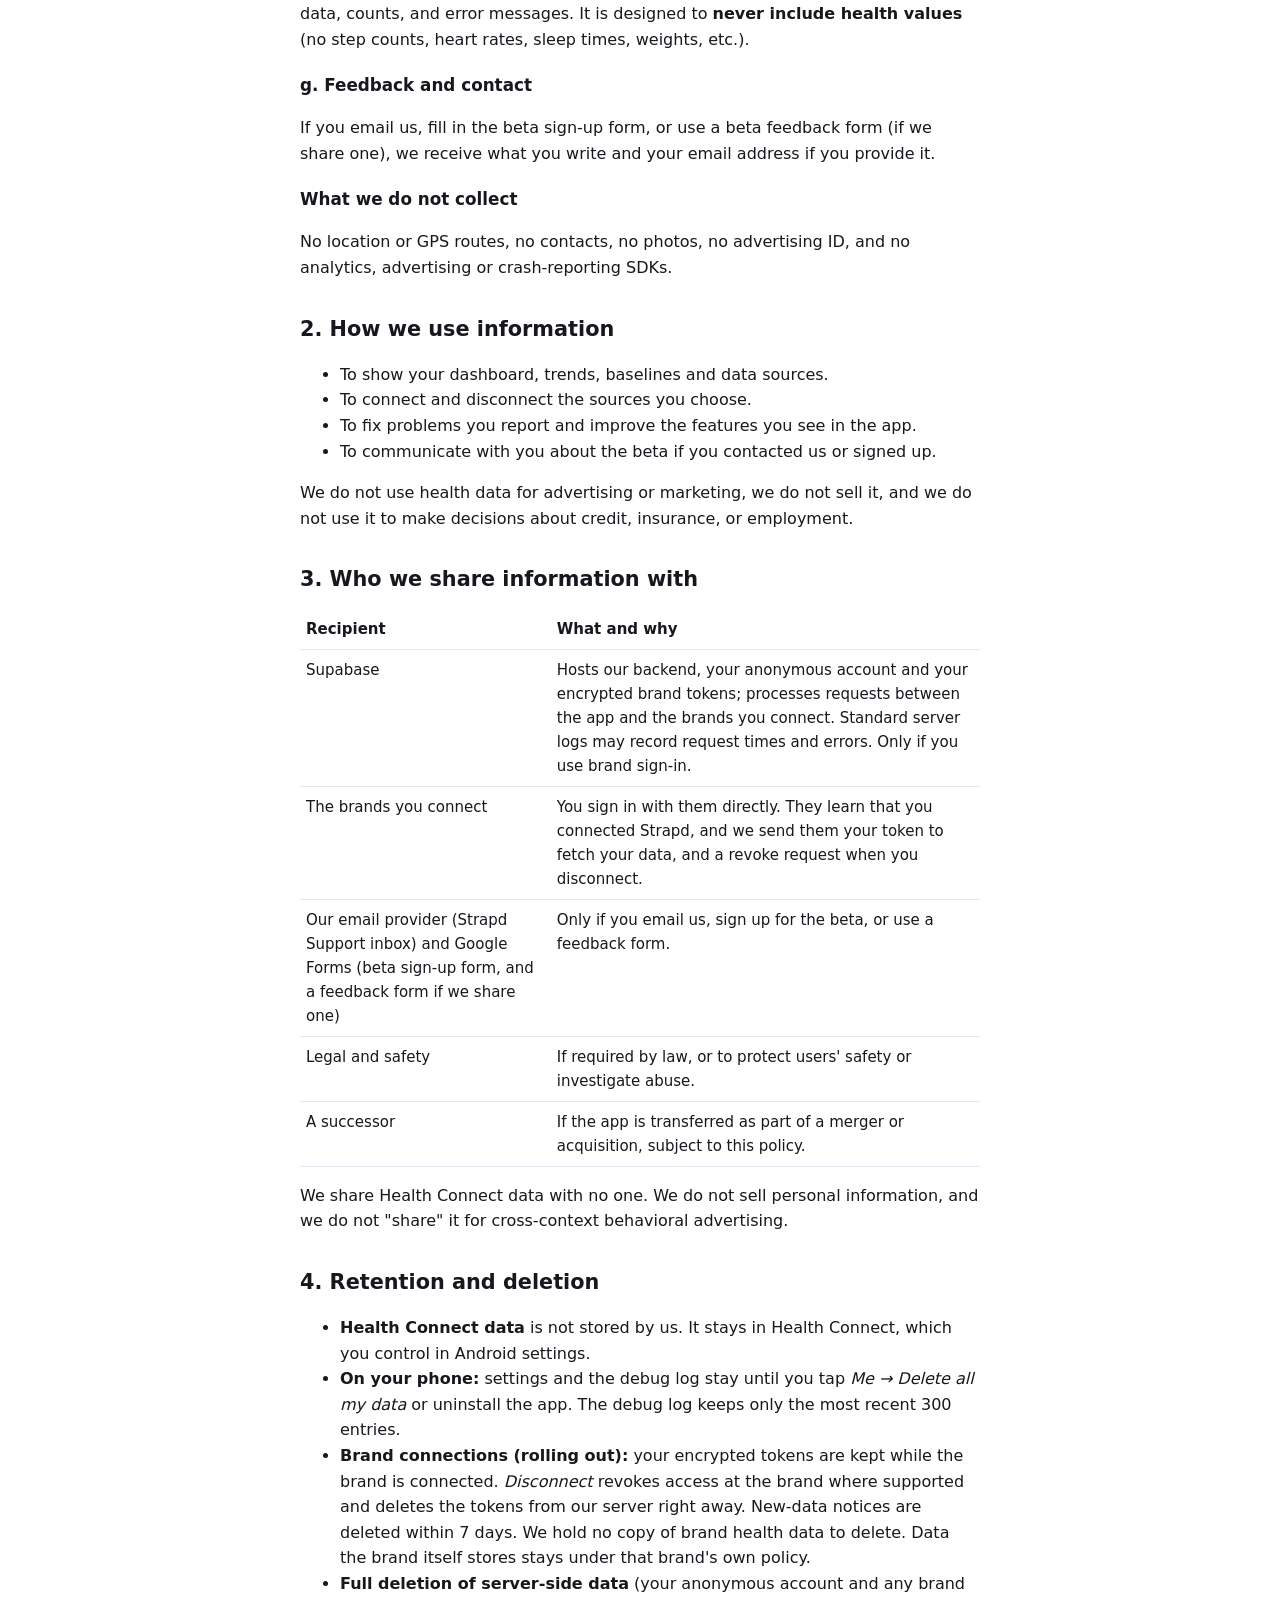
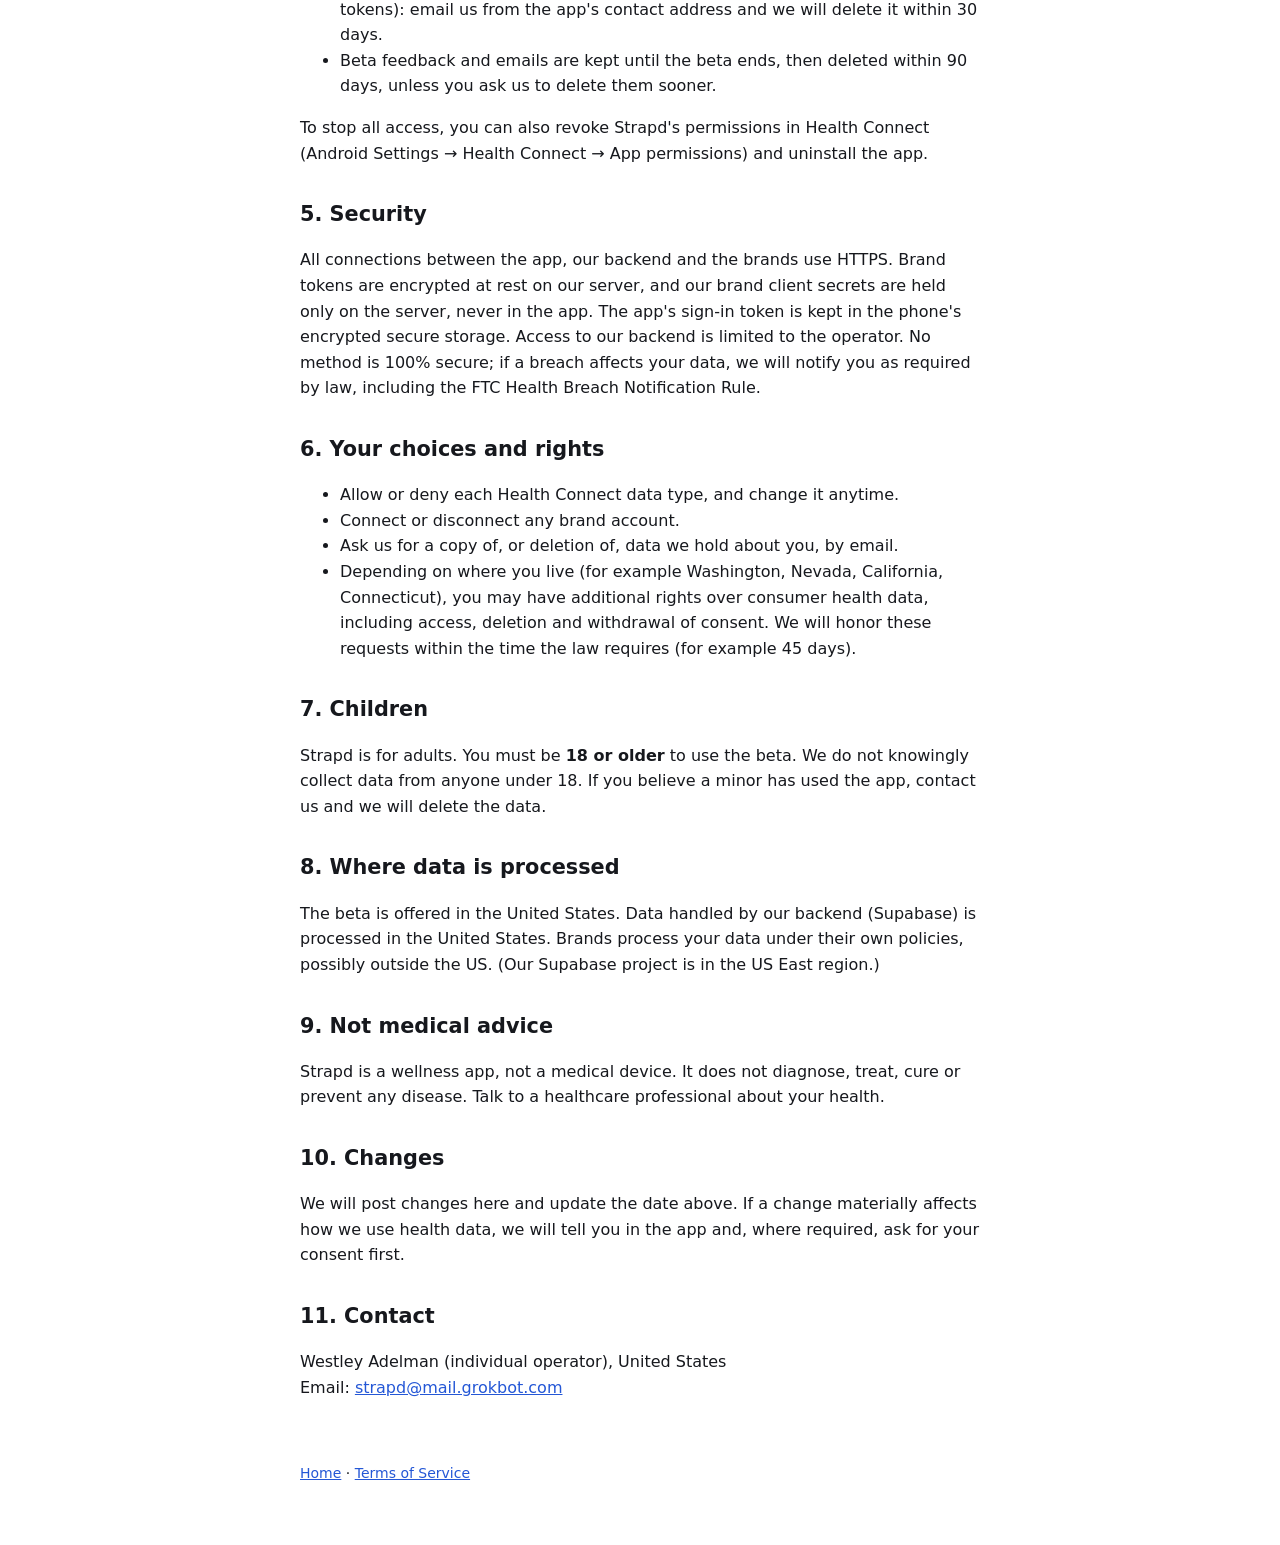
==== commit e9cc9d43: "Privacy: Oura heart health; brand data deleted from the phone on disconnect; Delete my Strapd data" ====
--- a/privacy.html
+++ b/privacy.html
@@ -44,10 +44,10 @@
     <p>You will be able to connect a <strong>Polar, Oura, WHOOP or Withings</strong> account directly, without any third-party data aggregator. Garmin is supported only through Health Connect (section a); we do not offer Garmin account sign-in.</p>
     <ul>
       <li><strong>Sign-in:</strong> you sign in on the brand's own page (OAuth). We never see your brand password. You choose what to share on the brand's consent screen; we ask only for <strong>read access</strong> to the data the dashboard shows (for example sleep, readiness or recovery, heart rate, HRV, activity and workouts).</li>
-      <li><strong>Oura:</strong> we ask Oura for read access to <em>daily</em> summaries (sleep, readiness, activity, stress and resilience), <em>heart rate</em> (including daytime heart rate), <em>workouts</em>, <em>sessions</em> (such as meditation or breathing sessions you start in the Oura app) and <em>SpO2</em> (blood oxygen saturation during sleep). We may also read Oura's cardiovascular age and VO2 max (maximal oxygen uptake) when Oura allows it. We don't ask for your email or personal information (age, height, weight) or tags.</li>
+      <li><strong>Oura:</strong> we ask Oura for read access to <em>daily</em> summaries (sleep, readiness, activity, stress and resilience), <em>heart rate</em> (including daytime heart rate), <em>workouts</em>, <em>sessions</em> (such as meditation or breathing sessions you start in the Oura app) and <em>SpO2</em> (blood oxygen saturation during sleep). and <em>heart health</em> (Oura's cardiovascular age and VO2 max, maximal oxygen uptake). We don't ask for your email or personal information (age, height, weight) or tags.</li>
       <li><strong>Tokens:</strong> the brand gives us an access token (and, for some brands, a refresh token). We store these tokens <strong>encrypted</strong> on our backend (hosted by Supabase) and use them <strong>only to fetch your own data</strong> from that brand. Tokens are never sent to your phone, shared, or used for anything else.</li>
       <li><strong>Your data:</strong> brand data is fetched <strong>when the app asks for it</strong> (for example when you open or refresh the app) and passed straight to your phone. We do not keep a copy of your brand health data on our server. If a brand notifies us that new data is ready, we keep only that notice (which brand, which kind of data, and when), not the values, and delete it within 7 days. We also keep a small connection record (which brand, your account ID at that brand, whether it's connected, and when it was created, expires and was last used) so the app can show the connection; it's deleted when you disconnect.</li>
-      <li><strong>Disconnect:</strong> tapping <em>Disconnect</em> revokes our access at the brand where the brand supports it (for example, Polar de-registers the connection and revokes the token) and <strong>deletes the tokens</strong> from our server. Where a brand has no way for us to revoke access, we delete the tokens and you can also remove Strapd in that brand's own app or website settings.</li>
+      <li><strong>Disconnect:</strong> tapping <em>Disconnect</em> revokes our access at the brand where the brand supports it (for example, Polar de-registers the connection and revokes the token) and <strong>deletes the tokens</strong> from our server. The app also deletes that brand's data from your phone right away. <em>Delete my Strapd data</em> (in the app's Me tab) disconnects every brand account, deletes our tokens on the server and removes all Strapd data and settings from your phone. Where a brand has no way for us to revoke access, we delete the tokens and you can also remove Strapd in that brand's own app or website settings.</li>
     </ul>
     <p>Some brands only share data with a paid membership (for example Oura Membership). Your use of each brand is also governed by that brand's own privacy policy and terms.</p>
 
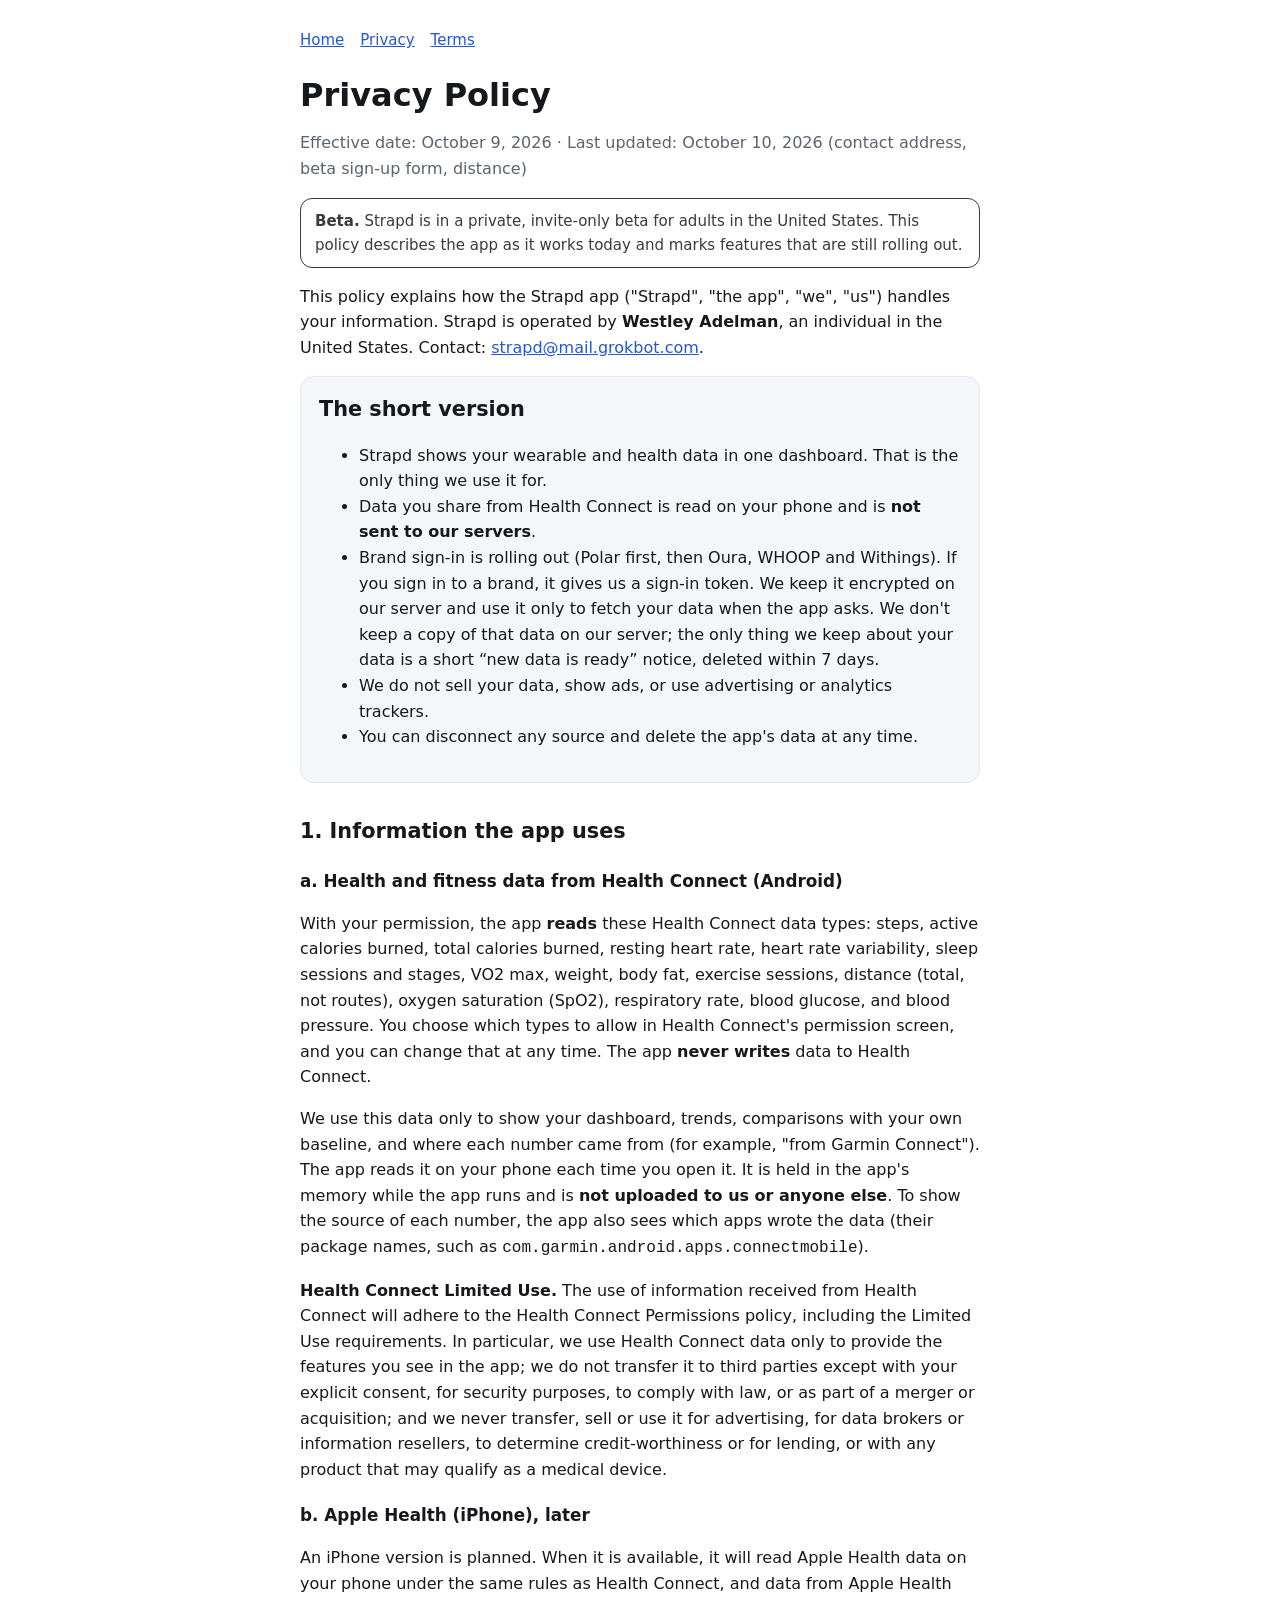
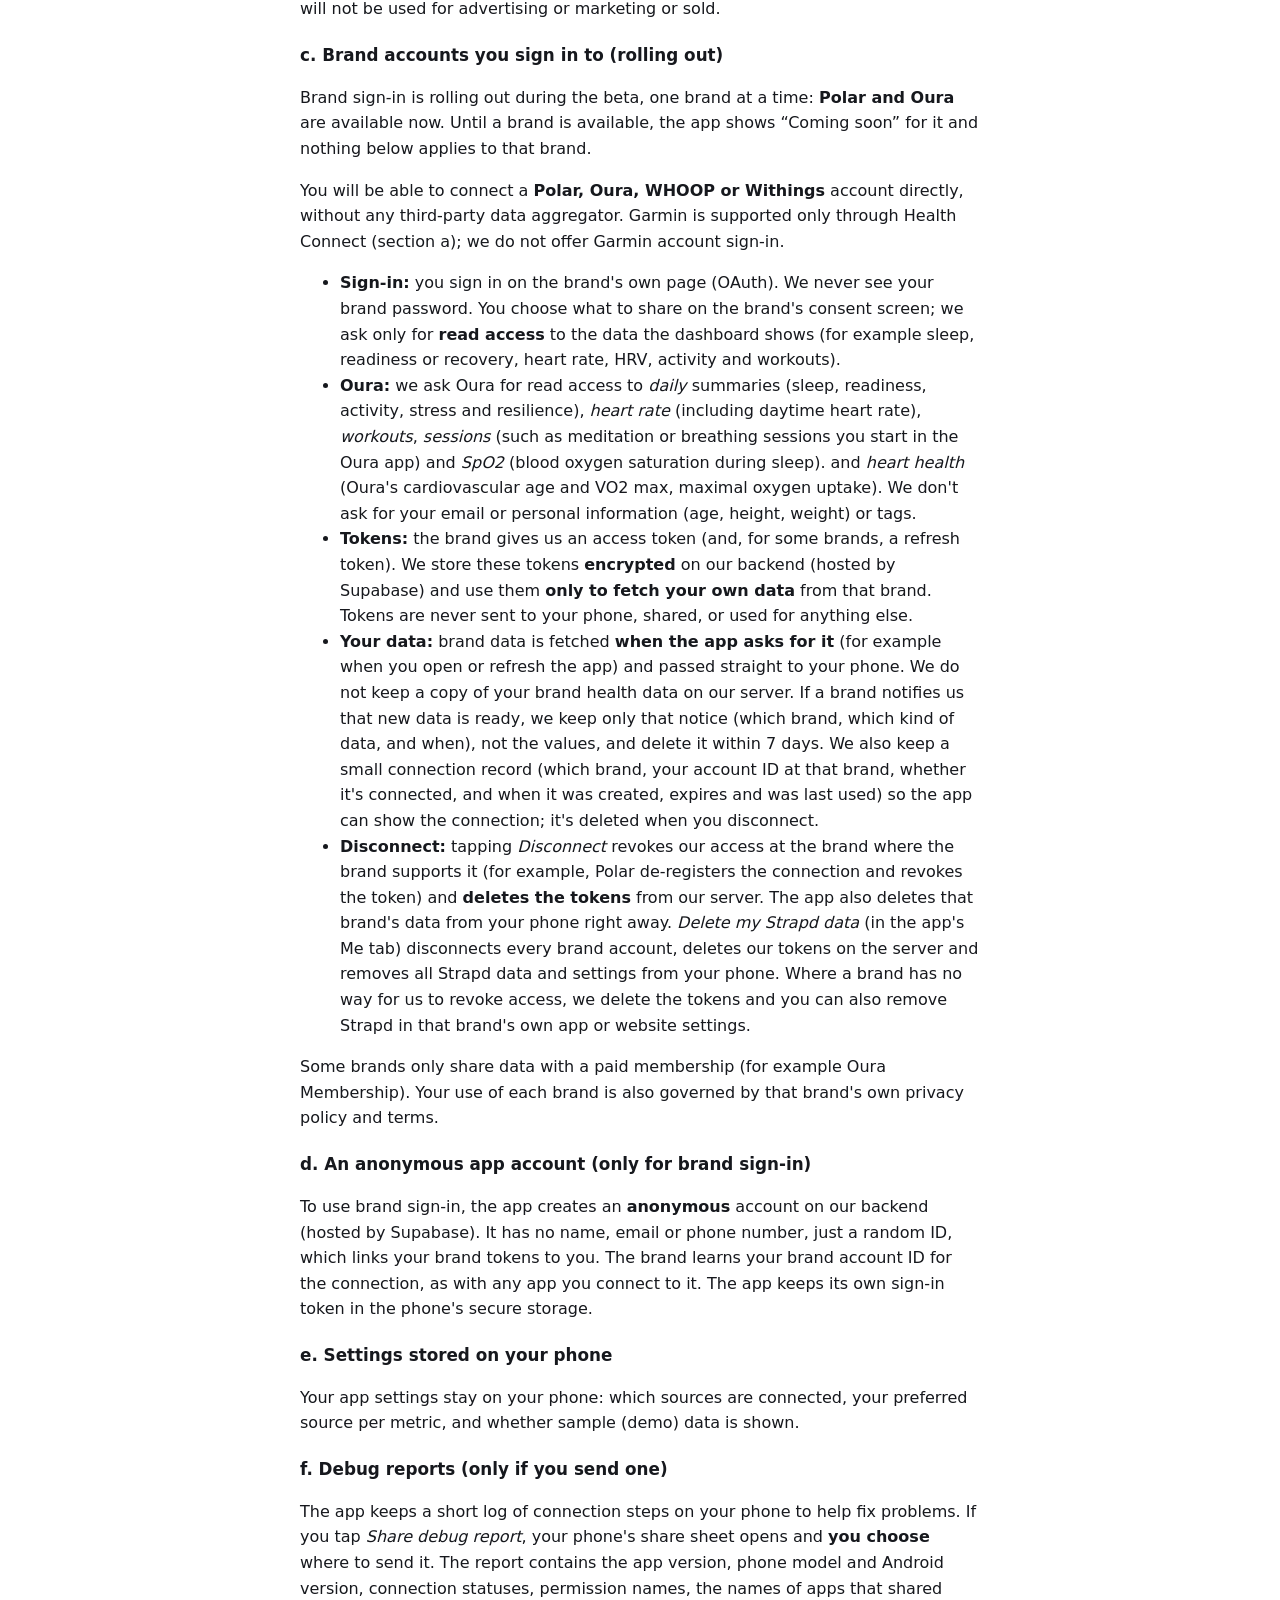
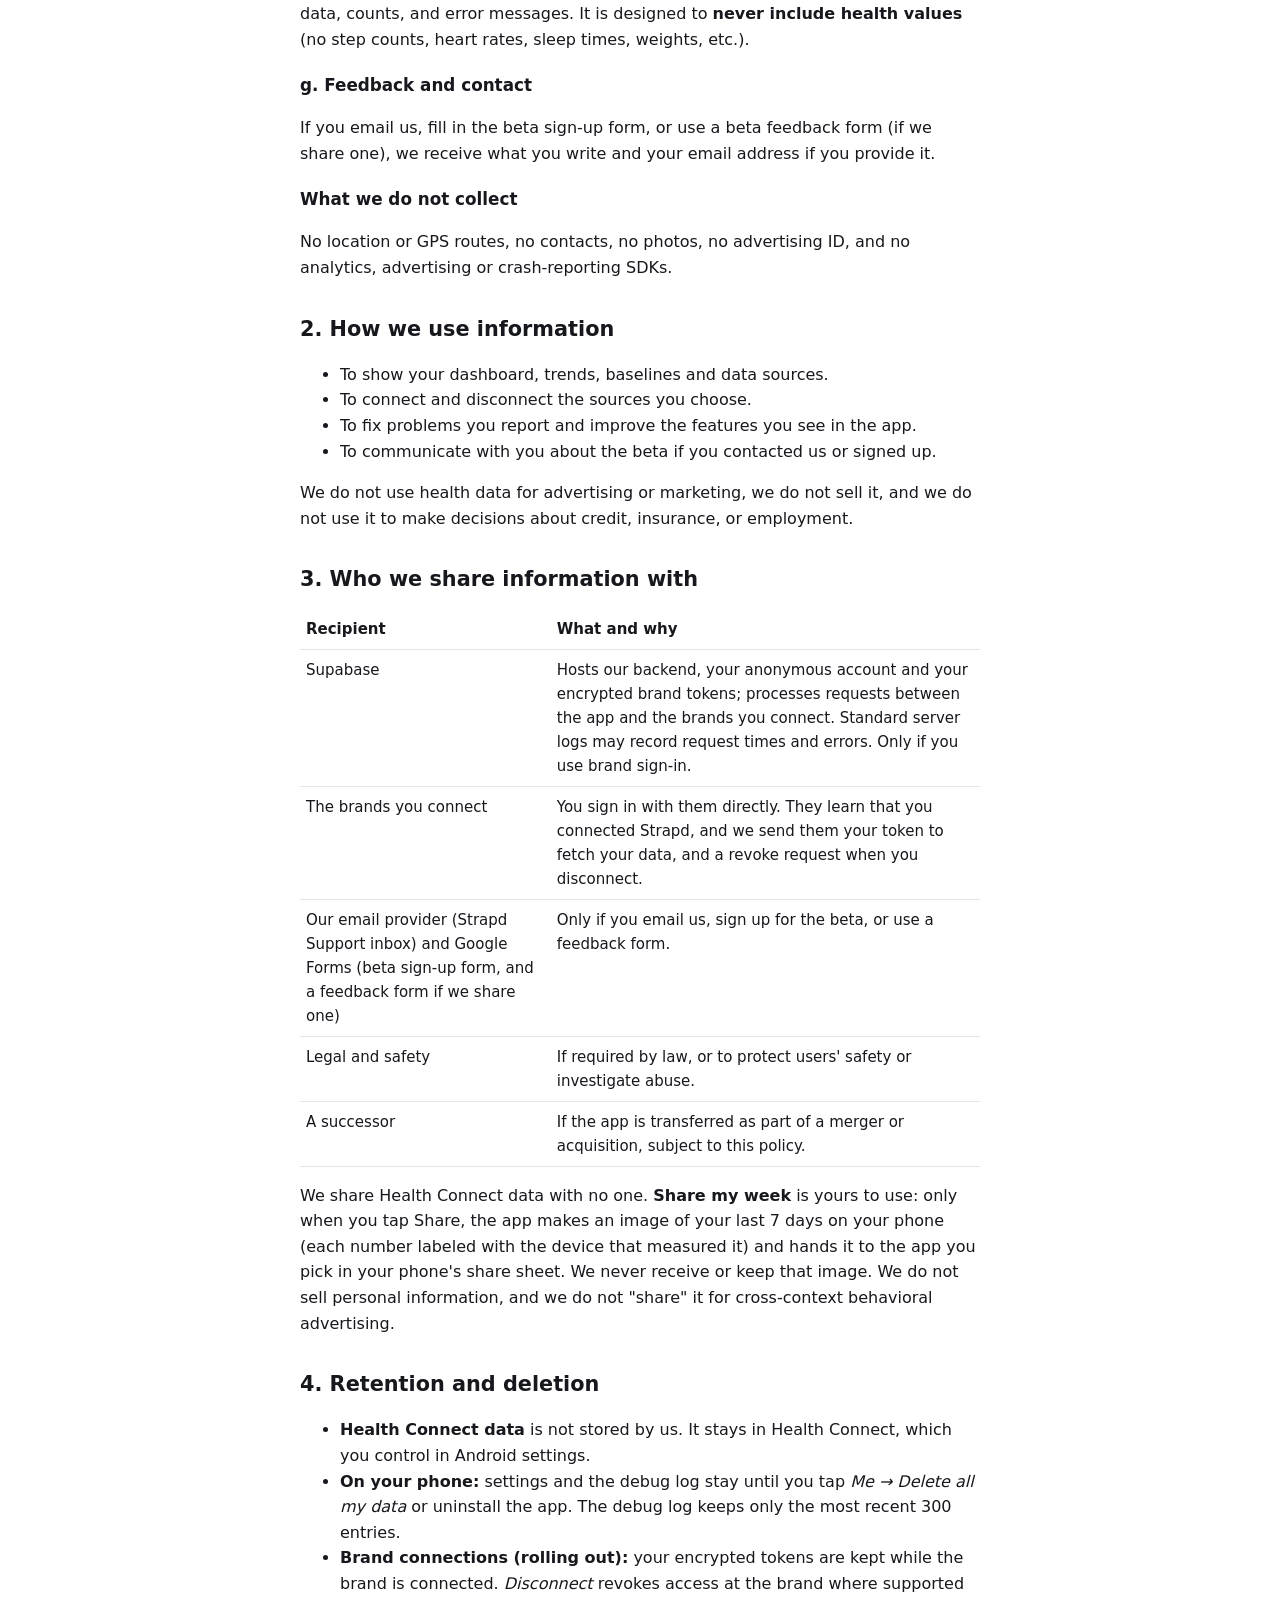
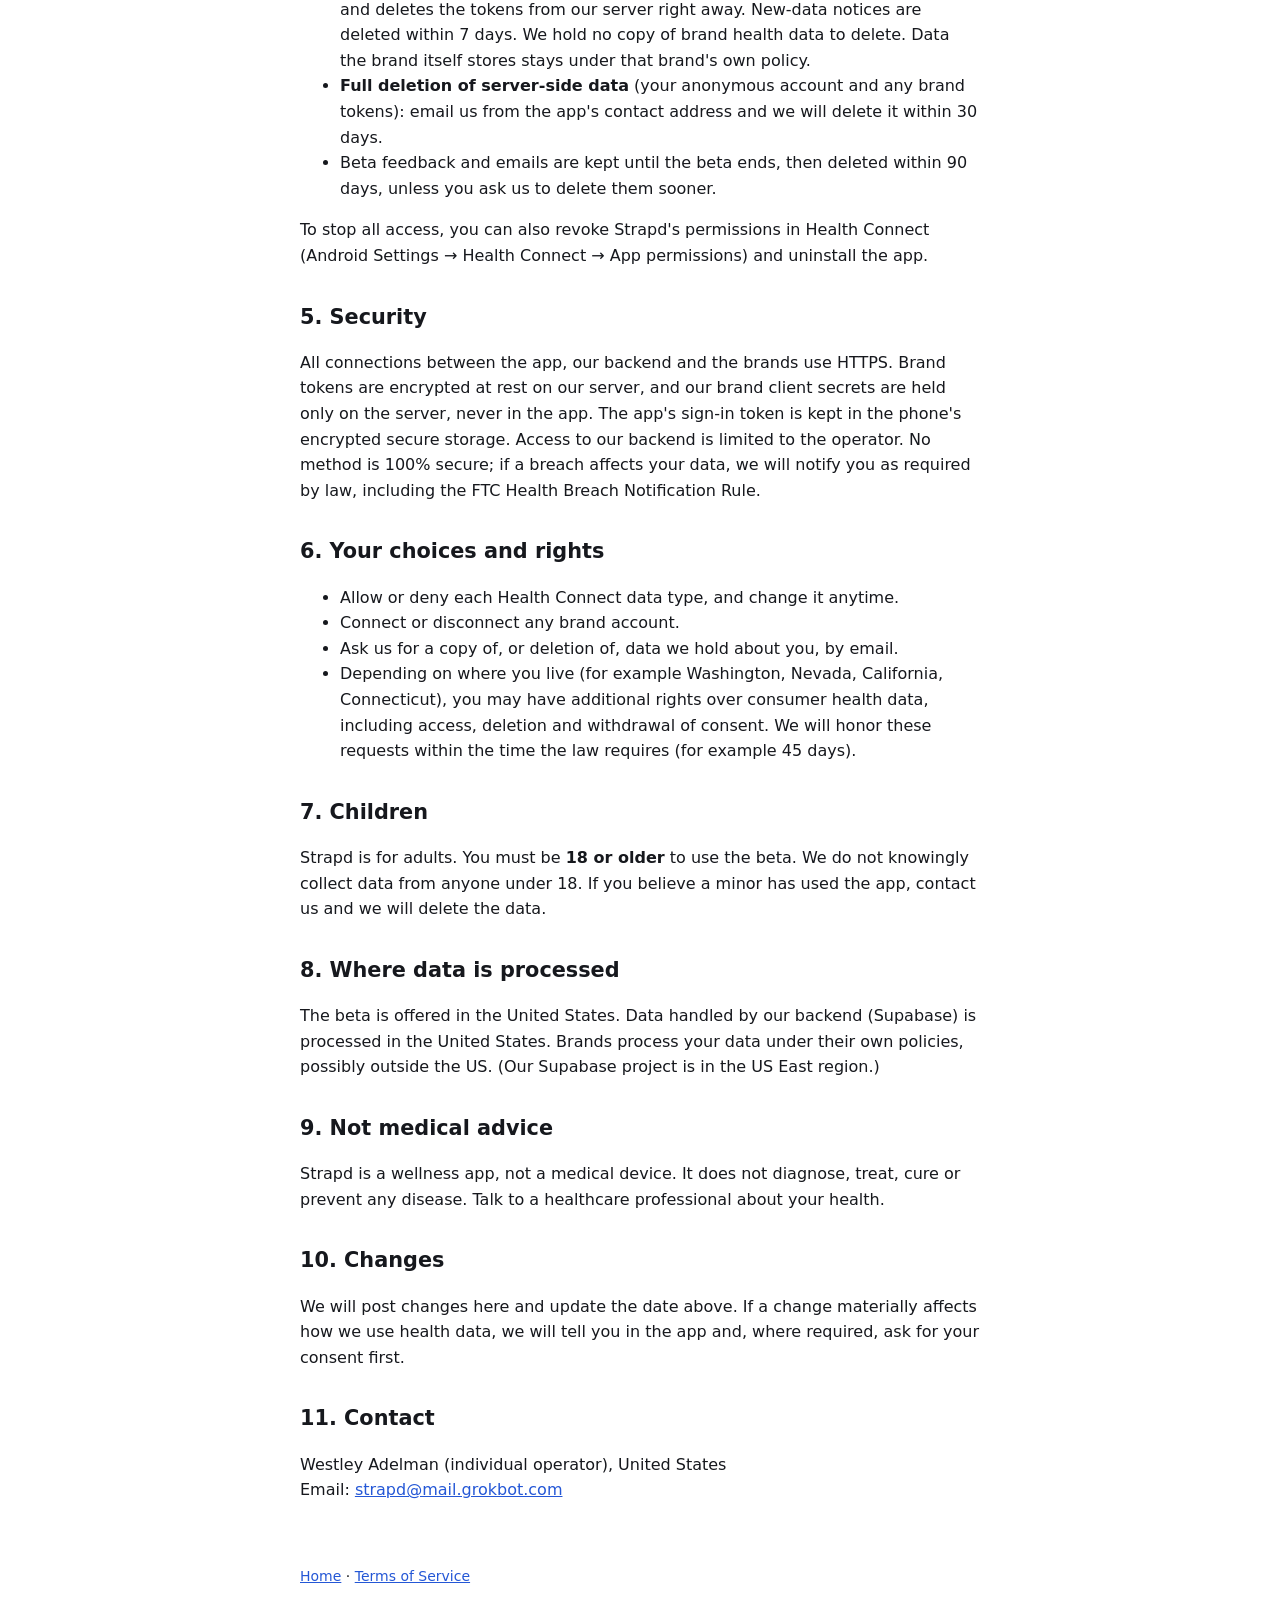
==== commit 219ab1ae: "Privacy: Share my week (user-initiated image sharing)" ====
--- a/privacy.html
+++ b/privacy.html
@@ -84,7 +84,7 @@
       <tr><td>Legal and safety</td><td>If required by law, or to protect users' safety or investigate abuse.</td></tr>
       <tr><td>A successor</td><td>If the app is transferred as part of a merger or acquisition, subject to this policy.</td></tr>
     </table>
-    <p>We share Health Connect data with no one. We do not sell personal information, and we do not "share" it for cross-context behavioral advertising.</p>
+    <p>We share Health Connect data with no one. <strong>Share my week</strong> is yours to use: only when you tap Share, the app makes an image of your last 7 days on your phone (each number labeled with the device that measured it) and hands it to the app you pick in your phone's share sheet. We never receive or keep that image. We do not sell personal information, and we do not "share" it for cross-context behavioral advertising.</p>
 
     <h2>4. Retention and deletion</h2>
     <ul>
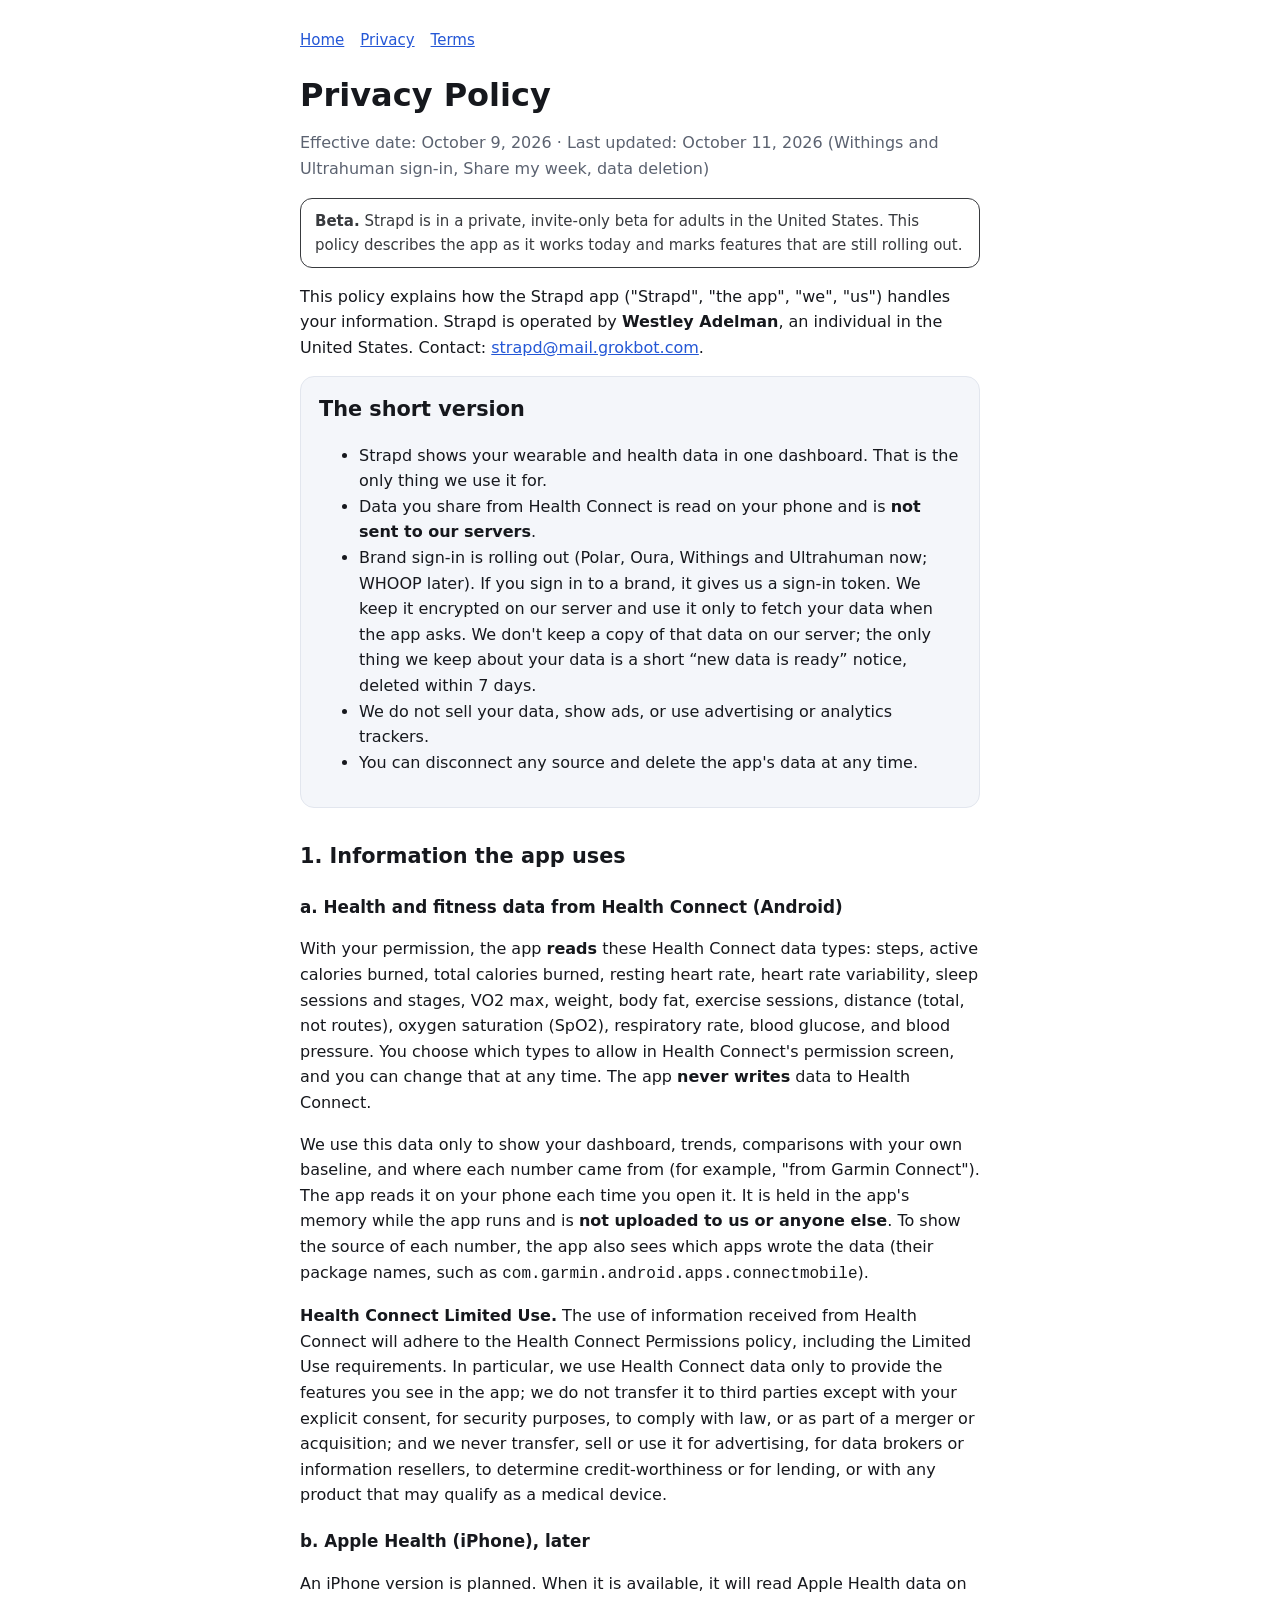
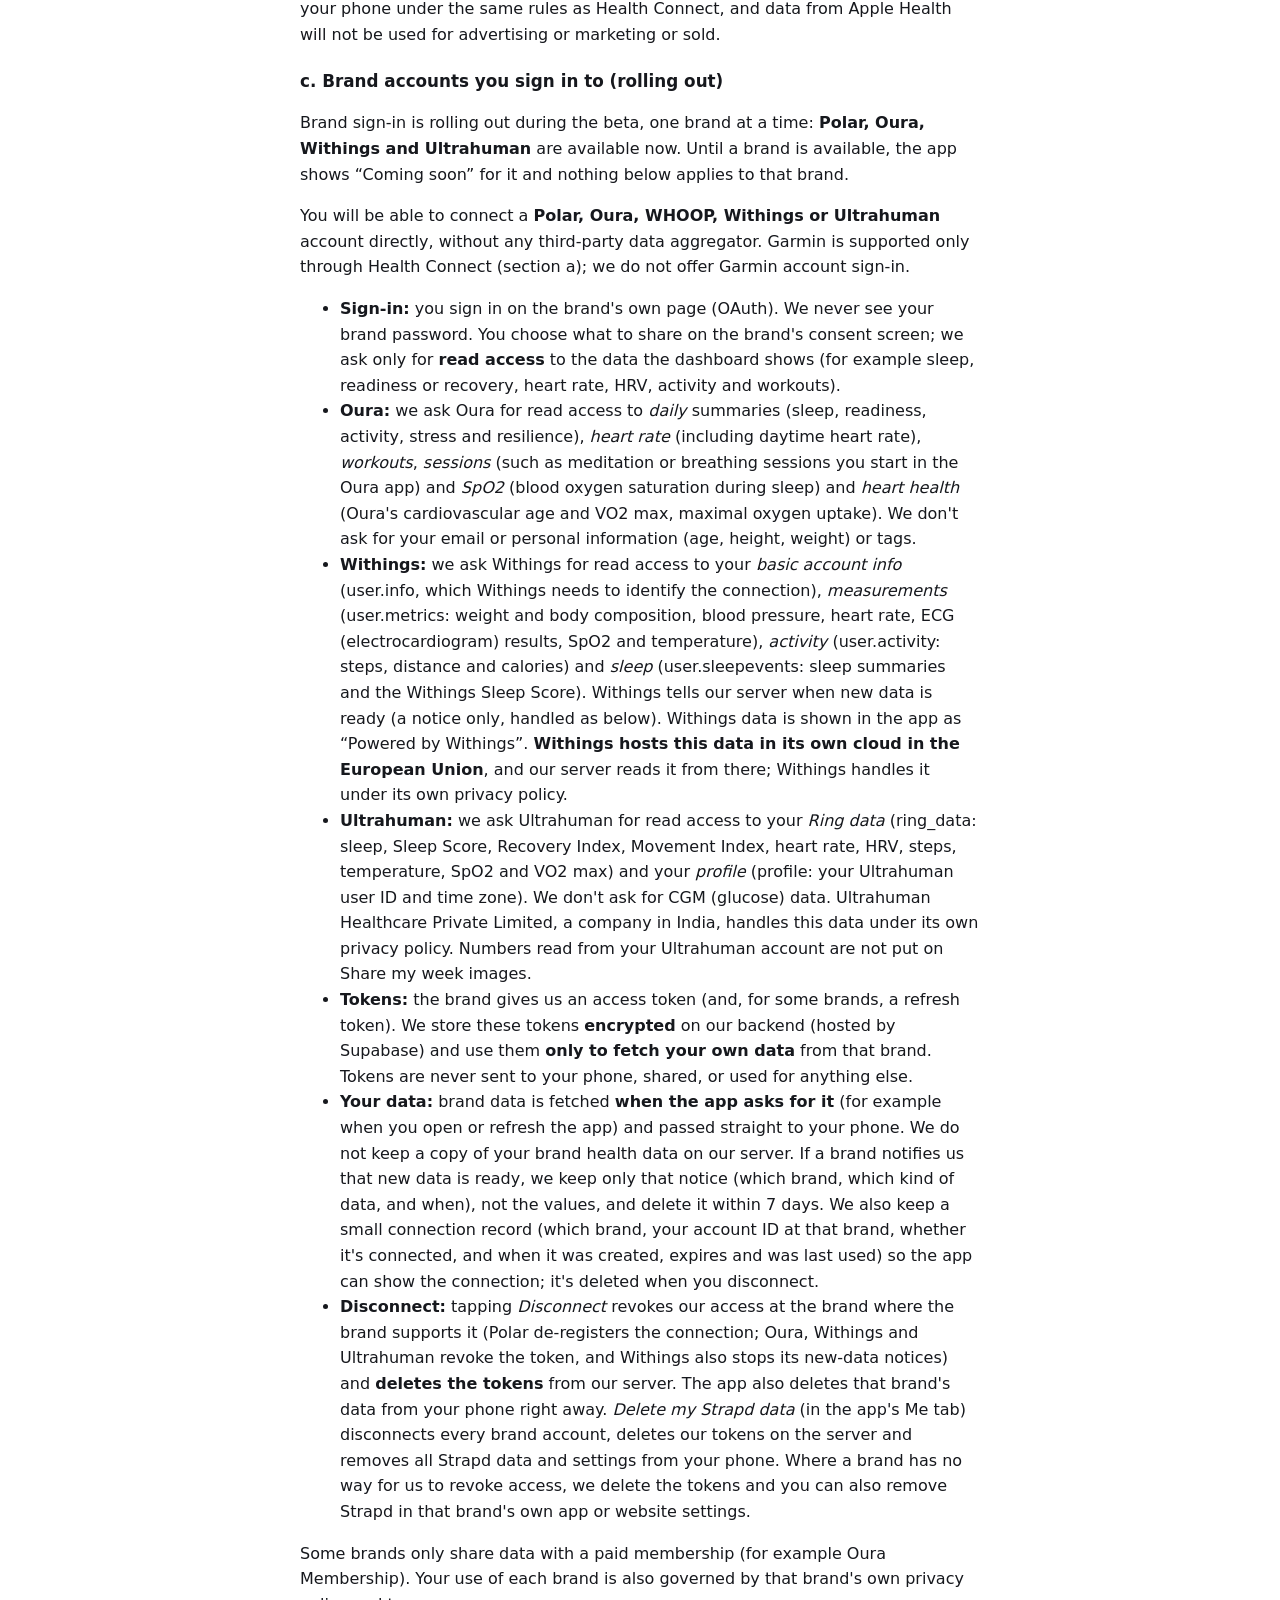
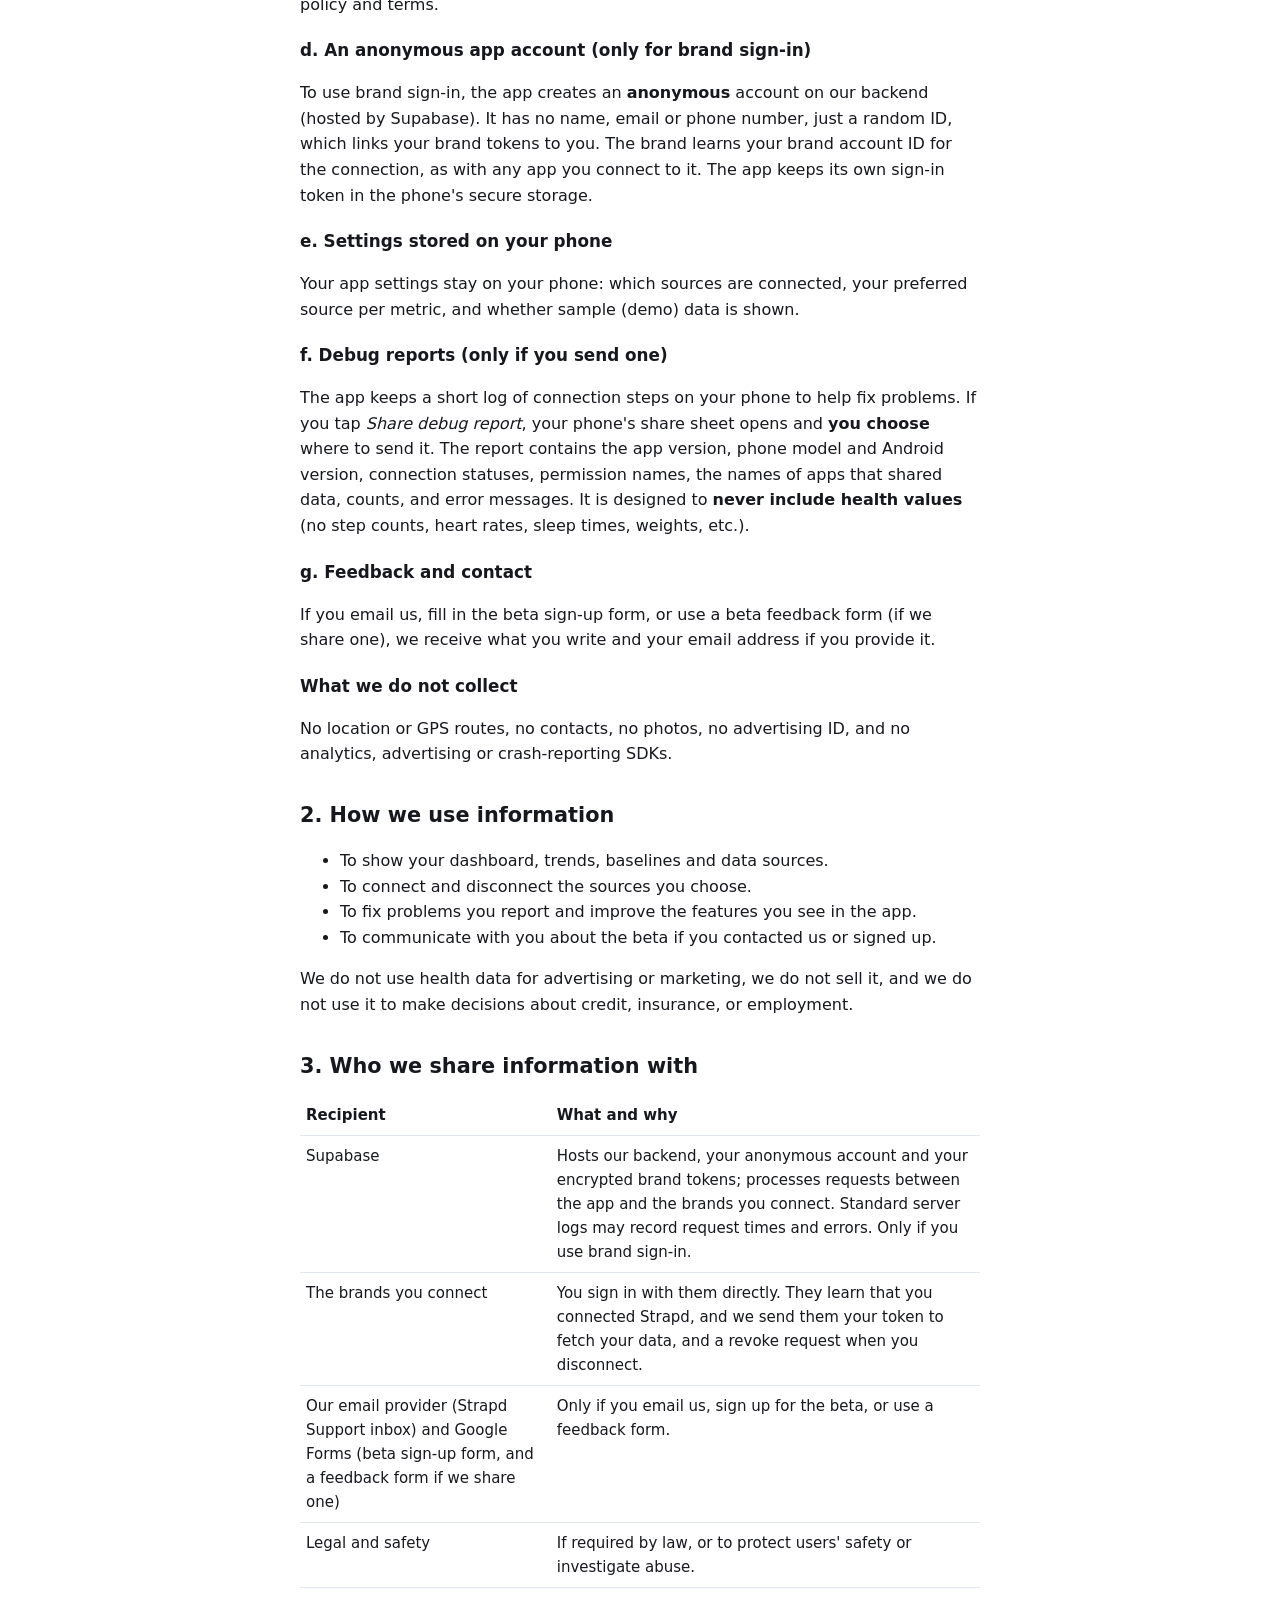
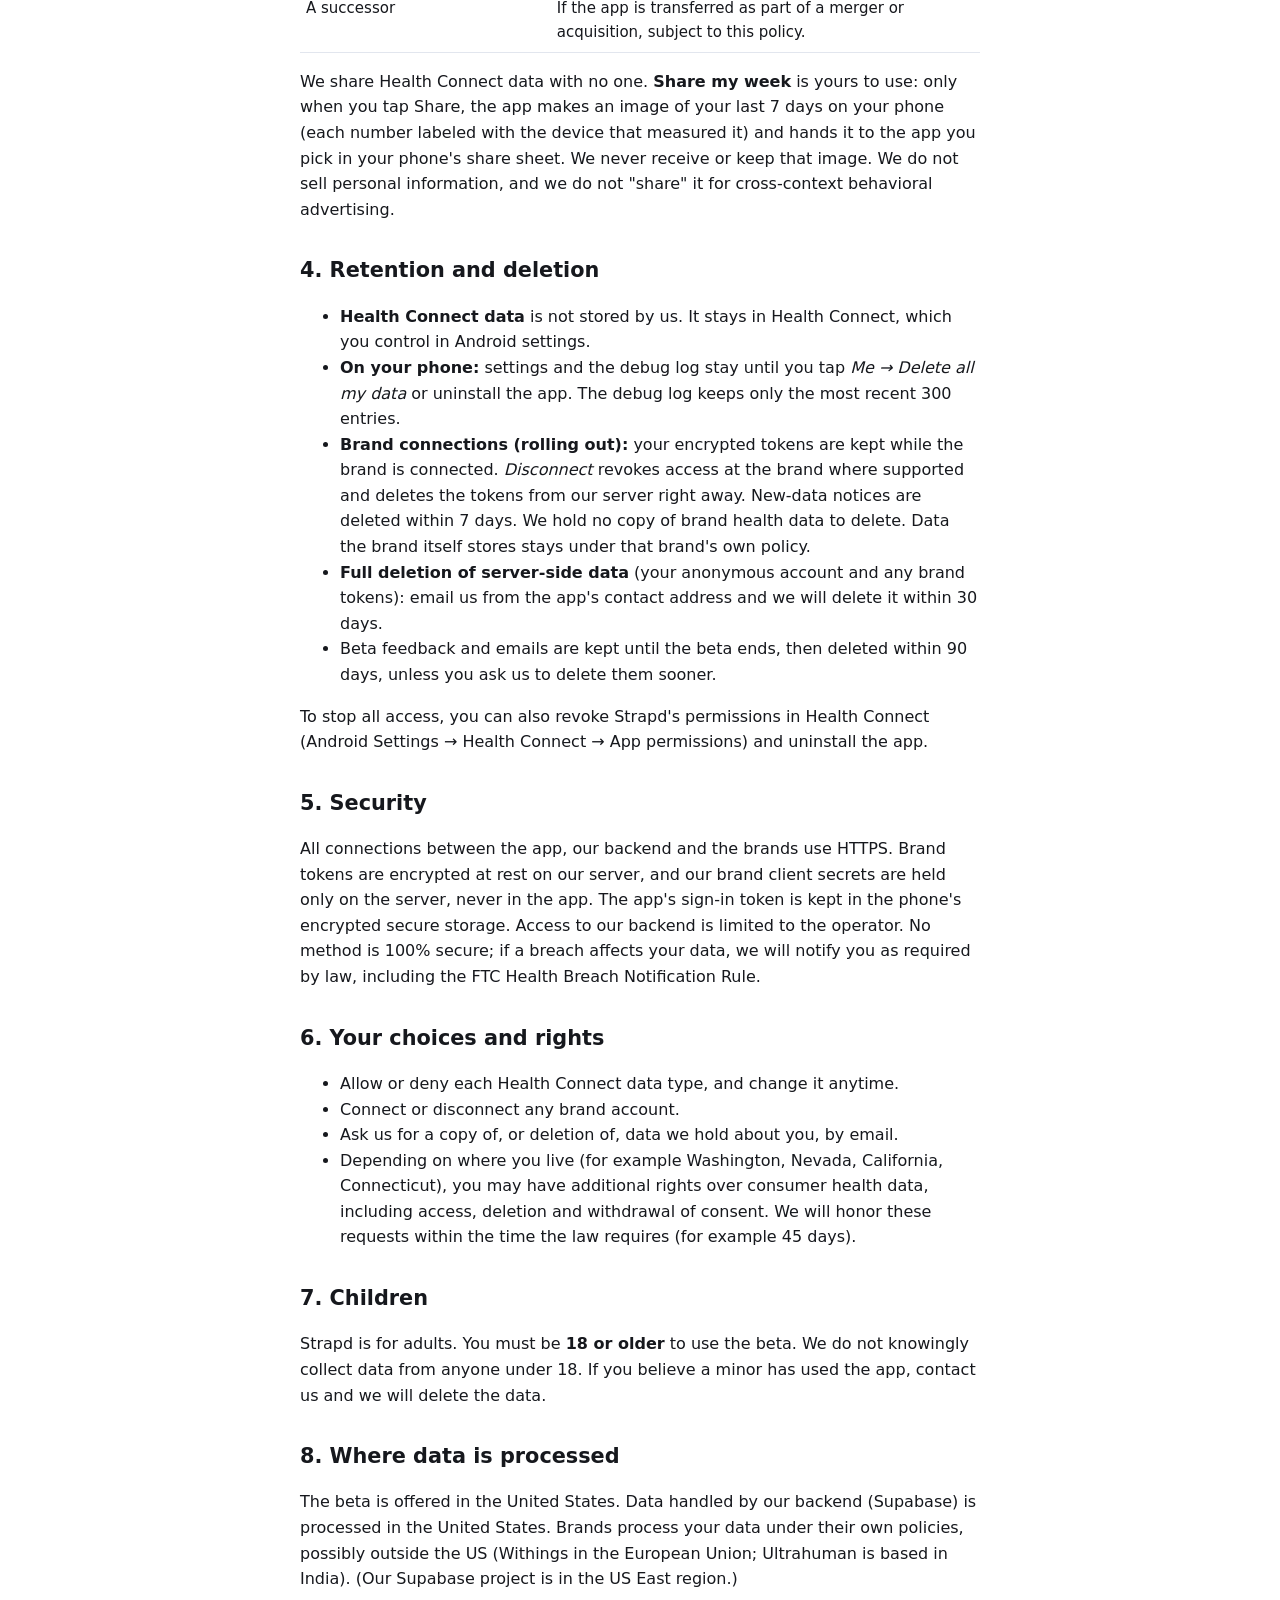
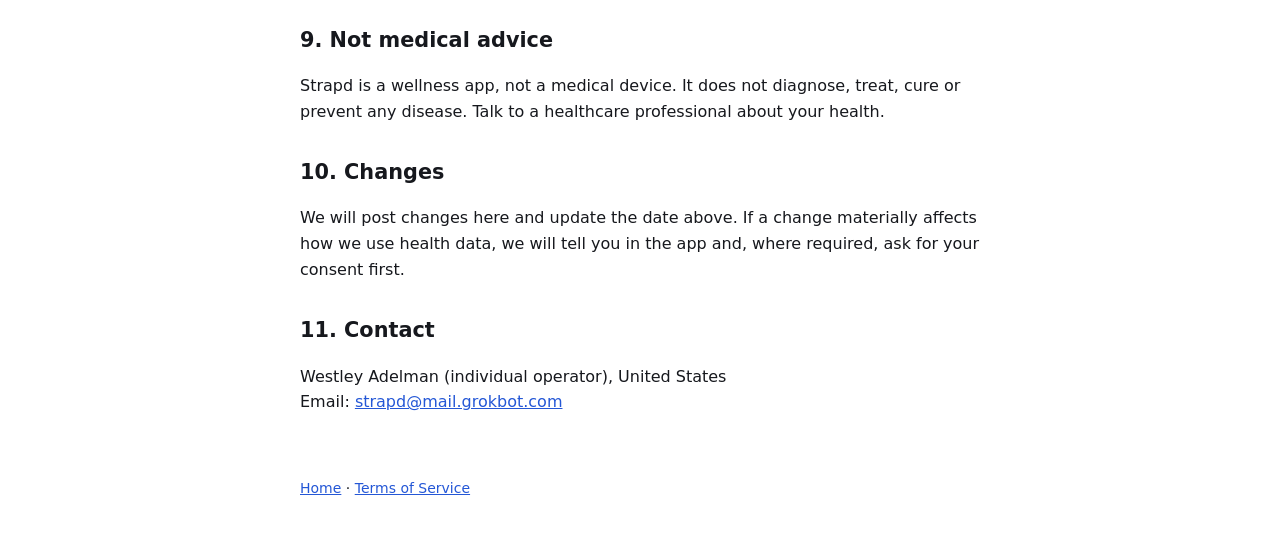
==== commit bb29ee2e: "Privacy and terms: Withings (EU cloud) and Ultrahuman sign-in" ====
--- a/privacy.html
+++ b/privacy.html
@@ -13,7 +13,7 @@
   <main>
 
     <h1>Privacy Policy</h1>
-    <p class="muted">Effective date: October 9, 2026 · Last updated: October 10, 2026 (contact address, beta sign-up form, distance)</p>
+    <p class="muted">Effective date: October 9, 2026 · Last updated: October 11, 2026 (Withings and Ultrahuman sign-in, Share my week, data deletion)</p>
     <div class="beta"><strong>Beta.</strong> Strapd is in a private, invite-only beta for adults in the United States. This policy describes the app as it works today and marks features that are still rolling out.</div>
 
     <p>This policy explains how the Strapd app ("Strapd", "the app", "we", "us") handles your information. Strapd is operated by <strong>Westley Adelman</strong>, an individual in the United States. Contact: <a href="mailto:strapd@mail.grokbot.com">strapd@mail.grokbot.com</a>.</p>
@@ -23,7 +23,7 @@
       <ul>
         <li>Strapd shows your wearable and health data in one dashboard. That is the only thing we use it for.</li>
         <li>Data you share from Health Connect is read on your phone and is <strong>not sent to our servers</strong>.</li>
-        <li>Brand sign-in is rolling out (Polar first, then Oura, WHOOP and Withings). If you sign in to a brand, it gives us a sign-in token. We keep it encrypted on our server and use it only to fetch your data when the app asks. We don't keep a copy of that data on our server; the only thing we keep about your data is a short “new data is ready” notice, deleted within 7 days.</li>
+        <li>Brand sign-in is rolling out (Polar, Oura, Withings and Ultrahuman now; WHOOP later). If you sign in to a brand, it gives us a sign-in token. We keep it encrypted on our server and use it only to fetch your data when the app asks. We don't keep a copy of that data on our server; the only thing we keep about your data is a short “new data is ready” notice, deleted within 7 days.</li>
         <li>We do not sell your data, show ads, or use advertising or analytics trackers.</li>
         <li>You can disconnect any source and delete the app's data at any time.</li>
       </ul>
@@ -40,14 +40,16 @@
     <p>An iPhone version is planned. When it is available, it will read Apple Health data on your phone under the same rules as Health Connect, and data from Apple Health will not be used for advertising or marketing or sold.</p>
 
     <h3>c. Brand accounts you sign in to (rolling out)</h3>
-    <p>Brand sign-in is rolling out during the beta, one brand at a time: <strong>Polar and Oura</strong> are available now. Until a brand is available, the app shows “Coming soon” for it and nothing below applies to that brand.</p>
-    <p>You will be able to connect a <strong>Polar, Oura, WHOOP or Withings</strong> account directly, without any third-party data aggregator. Garmin is supported only through Health Connect (section a); we do not offer Garmin account sign-in.</p>
+    <p>Brand sign-in is rolling out during the beta, one brand at a time: <strong>Polar, Oura, Withings and Ultrahuman</strong> are available now. Until a brand is available, the app shows “Coming soon” for it and nothing below applies to that brand.</p>
+    <p>You will be able to connect a <strong>Polar, Oura, WHOOP, Withings or Ultrahuman</strong> account directly, without any third-party data aggregator. Garmin is supported only through Health Connect (section a); we do not offer Garmin account sign-in.</p>
     <ul>
       <li><strong>Sign-in:</strong> you sign in on the brand's own page (OAuth). We never see your brand password. You choose what to share on the brand's consent screen; we ask only for <strong>read access</strong> to the data the dashboard shows (for example sleep, readiness or recovery, heart rate, HRV, activity and workouts).</li>
-      <li><strong>Oura:</strong> we ask Oura for read access to <em>daily</em> summaries (sleep, readiness, activity, stress and resilience), <em>heart rate</em> (including daytime heart rate), <em>workouts</em>, <em>sessions</em> (such as meditation or breathing sessions you start in the Oura app) and <em>SpO2</em> (blood oxygen saturation during sleep). and <em>heart health</em> (Oura's cardiovascular age and VO2 max, maximal oxygen uptake). We don't ask for your email or personal information (age, height, weight) or tags.</li>
+      <li><strong>Oura:</strong> we ask Oura for read access to <em>daily</em> summaries (sleep, readiness, activity, stress and resilience), <em>heart rate</em> (including daytime heart rate), <em>workouts</em>, <em>sessions</em> (such as meditation or breathing sessions you start in the Oura app) and <em>SpO2</em> (blood oxygen saturation during sleep) and <em>heart health</em> (Oura's cardiovascular age and VO2 max, maximal oxygen uptake). We don't ask for your email or personal information (age, height, weight) or tags.</li>
+      <li><strong>Withings:</strong> we ask Withings for read access to your <em>basic account info</em> (user.info, which Withings needs to identify the connection), <em>measurements</em> (user.metrics: weight and body composition, blood pressure, heart rate, ECG (electrocardiogram) results, SpO2 and temperature), <em>activity</em> (user.activity: steps, distance and calories) and <em>sleep</em> (user.sleepevents: sleep summaries and the Withings Sleep Score). Withings tells our server when new data is ready (a notice only, handled as below). Withings data is shown in the app as “Powered by Withings”. <strong>Withings hosts this data in its own cloud in the European Union</strong>, and our server reads it from there; Withings handles it under its own privacy policy.</li>
+      <li><strong>Ultrahuman:</strong> we ask Ultrahuman for read access to your <em>Ring data</em> (ring_data: sleep, Sleep Score, Recovery Index, Movement Index, heart rate, HRV, steps, temperature, SpO2 and VO2 max) and your <em>profile</em> (profile: your Ultrahuman user ID and time zone). We don't ask for CGM (glucose) data. Ultrahuman Healthcare Private Limited, a company in India, handles this data under its own privacy policy. Numbers read from your Ultrahuman account are not put on Share my week images.</li>
       <li><strong>Tokens:</strong> the brand gives us an access token (and, for some brands, a refresh token). We store these tokens <strong>encrypted</strong> on our backend (hosted by Supabase) and use them <strong>only to fetch your own data</strong> from that brand. Tokens are never sent to your phone, shared, or used for anything else.</li>
       <li><strong>Your data:</strong> brand data is fetched <strong>when the app asks for it</strong> (for example when you open or refresh the app) and passed straight to your phone. We do not keep a copy of your brand health data on our server. If a brand notifies us that new data is ready, we keep only that notice (which brand, which kind of data, and when), not the values, and delete it within 7 days. We also keep a small connection record (which brand, your account ID at that brand, whether it's connected, and when it was created, expires and was last used) so the app can show the connection; it's deleted when you disconnect.</li>
-      <li><strong>Disconnect:</strong> tapping <em>Disconnect</em> revokes our access at the brand where the brand supports it (for example, Polar de-registers the connection and revokes the token) and <strong>deletes the tokens</strong> from our server. The app also deletes that brand's data from your phone right away. <em>Delete my Strapd data</em> (in the app's Me tab) disconnects every brand account, deletes our tokens on the server and removes all Strapd data and settings from your phone. Where a brand has no way for us to revoke access, we delete the tokens and you can also remove Strapd in that brand's own app or website settings.</li>
+      <li><strong>Disconnect:</strong> tapping <em>Disconnect</em> revokes our access at the brand where the brand supports it (Polar de-registers the connection; Oura, Withings and Ultrahuman revoke the token, and Withings also stops its new-data notices) and <strong>deletes the tokens</strong> from our server. The app also deletes that brand's data from your phone right away. <em>Delete my Strapd data</em> (in the app's Me tab) disconnects every brand account, deletes our tokens on the server and removes all Strapd data and settings from your phone. Where a brand has no way for us to revoke access, we delete the tokens and you can also remove Strapd in that brand's own app or website settings.</li>
     </ul>
     <p>Some brands only share data with a paid membership (for example Oura Membership). Your use of each brand is also governed by that brand's own privacy policy and terms.</p>
 
@@ -111,7 +113,7 @@
     <p>Strapd is for adults. You must be <strong>18 or older</strong> to use the beta. We do not knowingly collect data from anyone under 18. If you believe a minor has used the app, contact us and we will delete the data.</p>
 
     <h2>8. Where data is processed</h2>
-    <p>The beta is offered in the United States. Data handled by our backend (Supabase) is processed in the United States. Brands process your data under their own policies, possibly outside the US. (Our Supabase project is in the US East region.)</p>
+    <p>The beta is offered in the United States. Data handled by our backend (Supabase) is processed in the United States. Brands process your data under their own policies, possibly outside the US (Withings in the European Union; Ultrahuman is based in India). (Our Supabase project is in the US East region.)</p>
 
     <h2>9. Not medical advice</h2>
     <p>Strapd is a wellness app, not a medical device. It does not diagnose, treat, cure or prevent any disease. Talk to a healthcare professional about your health.</p>
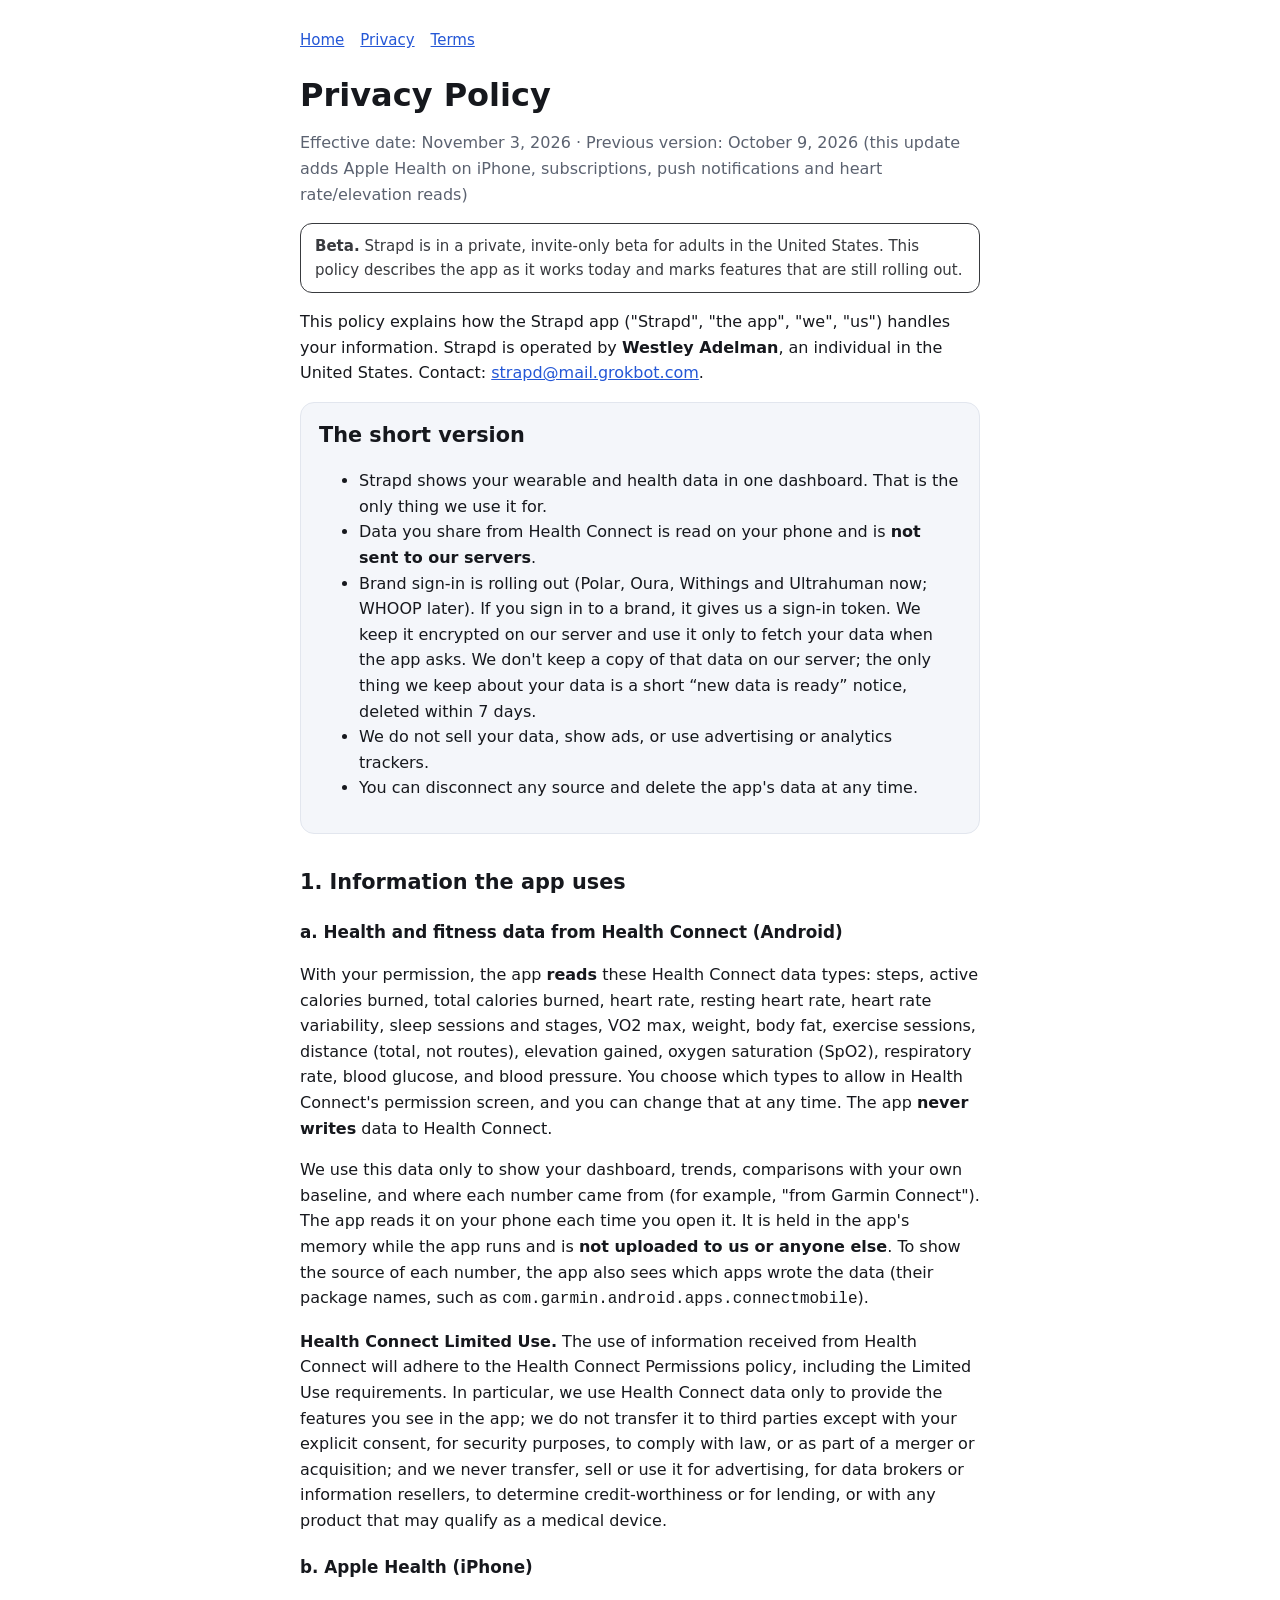
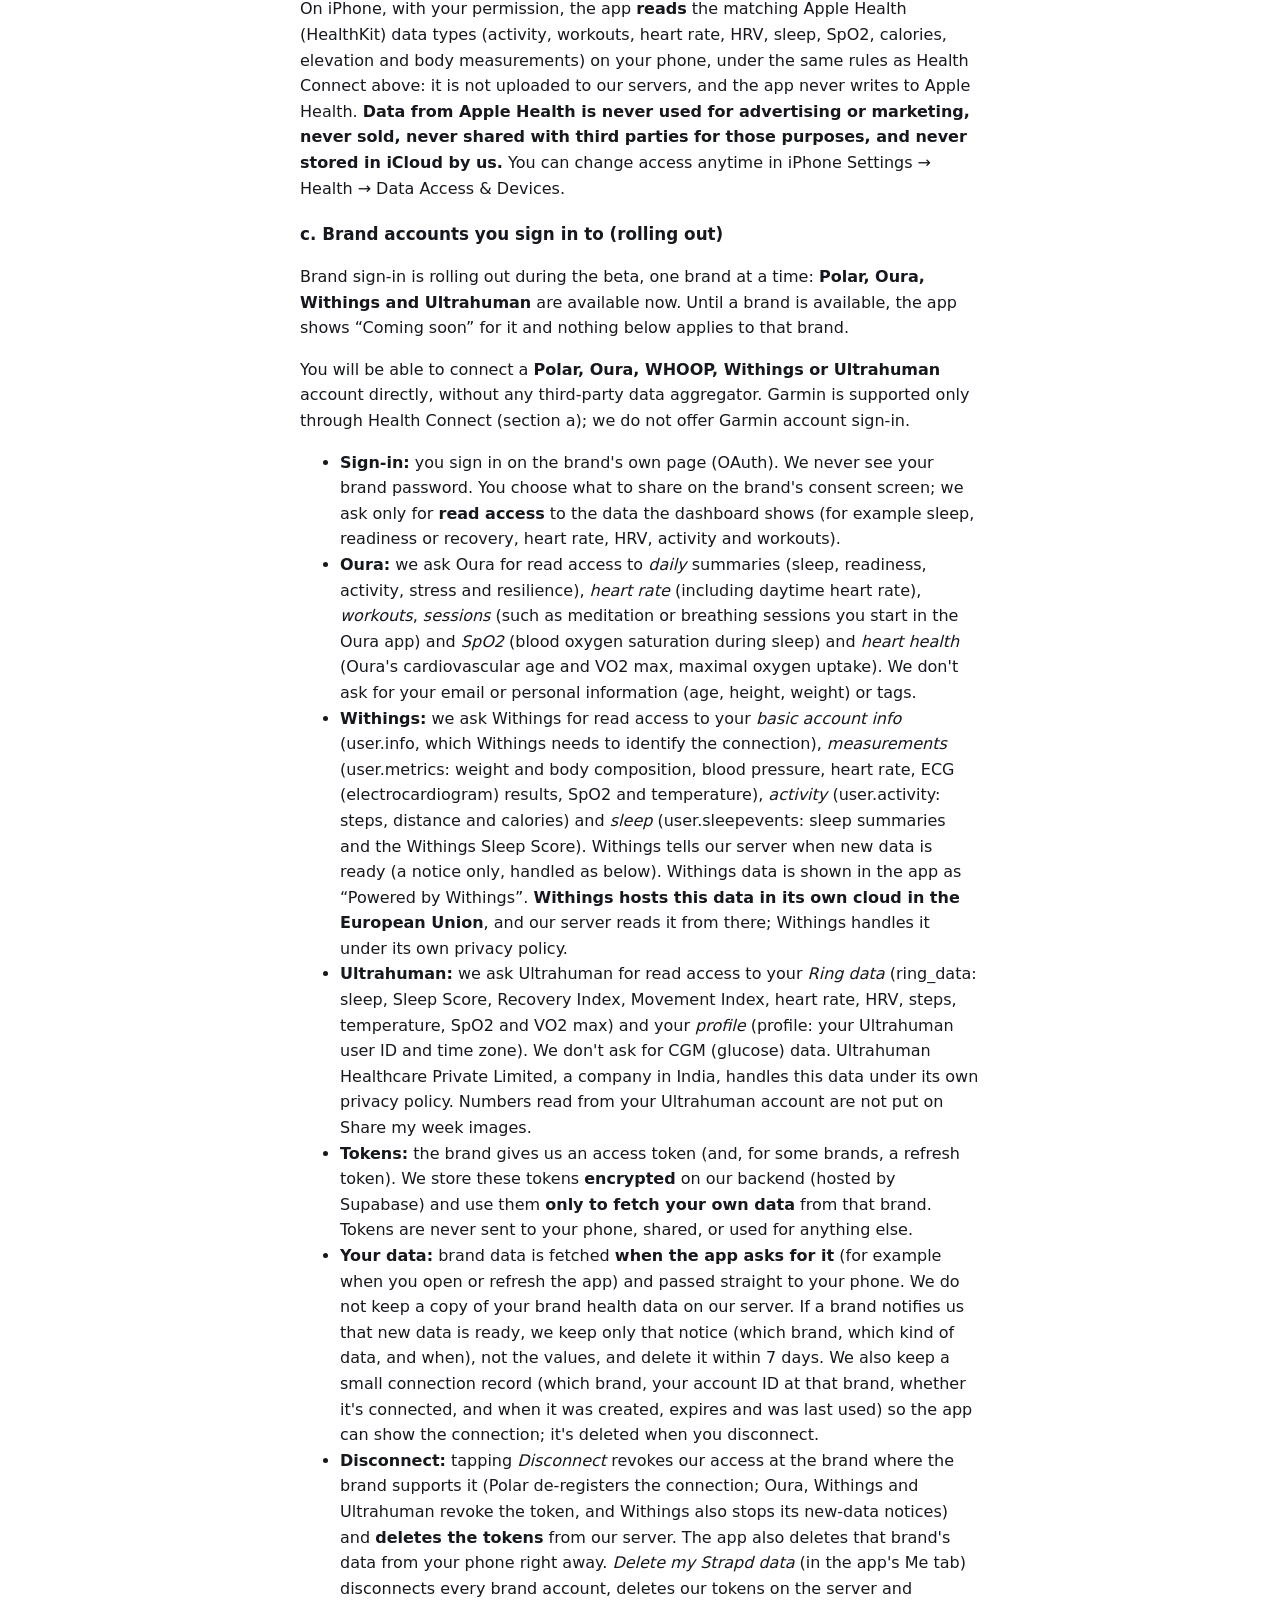
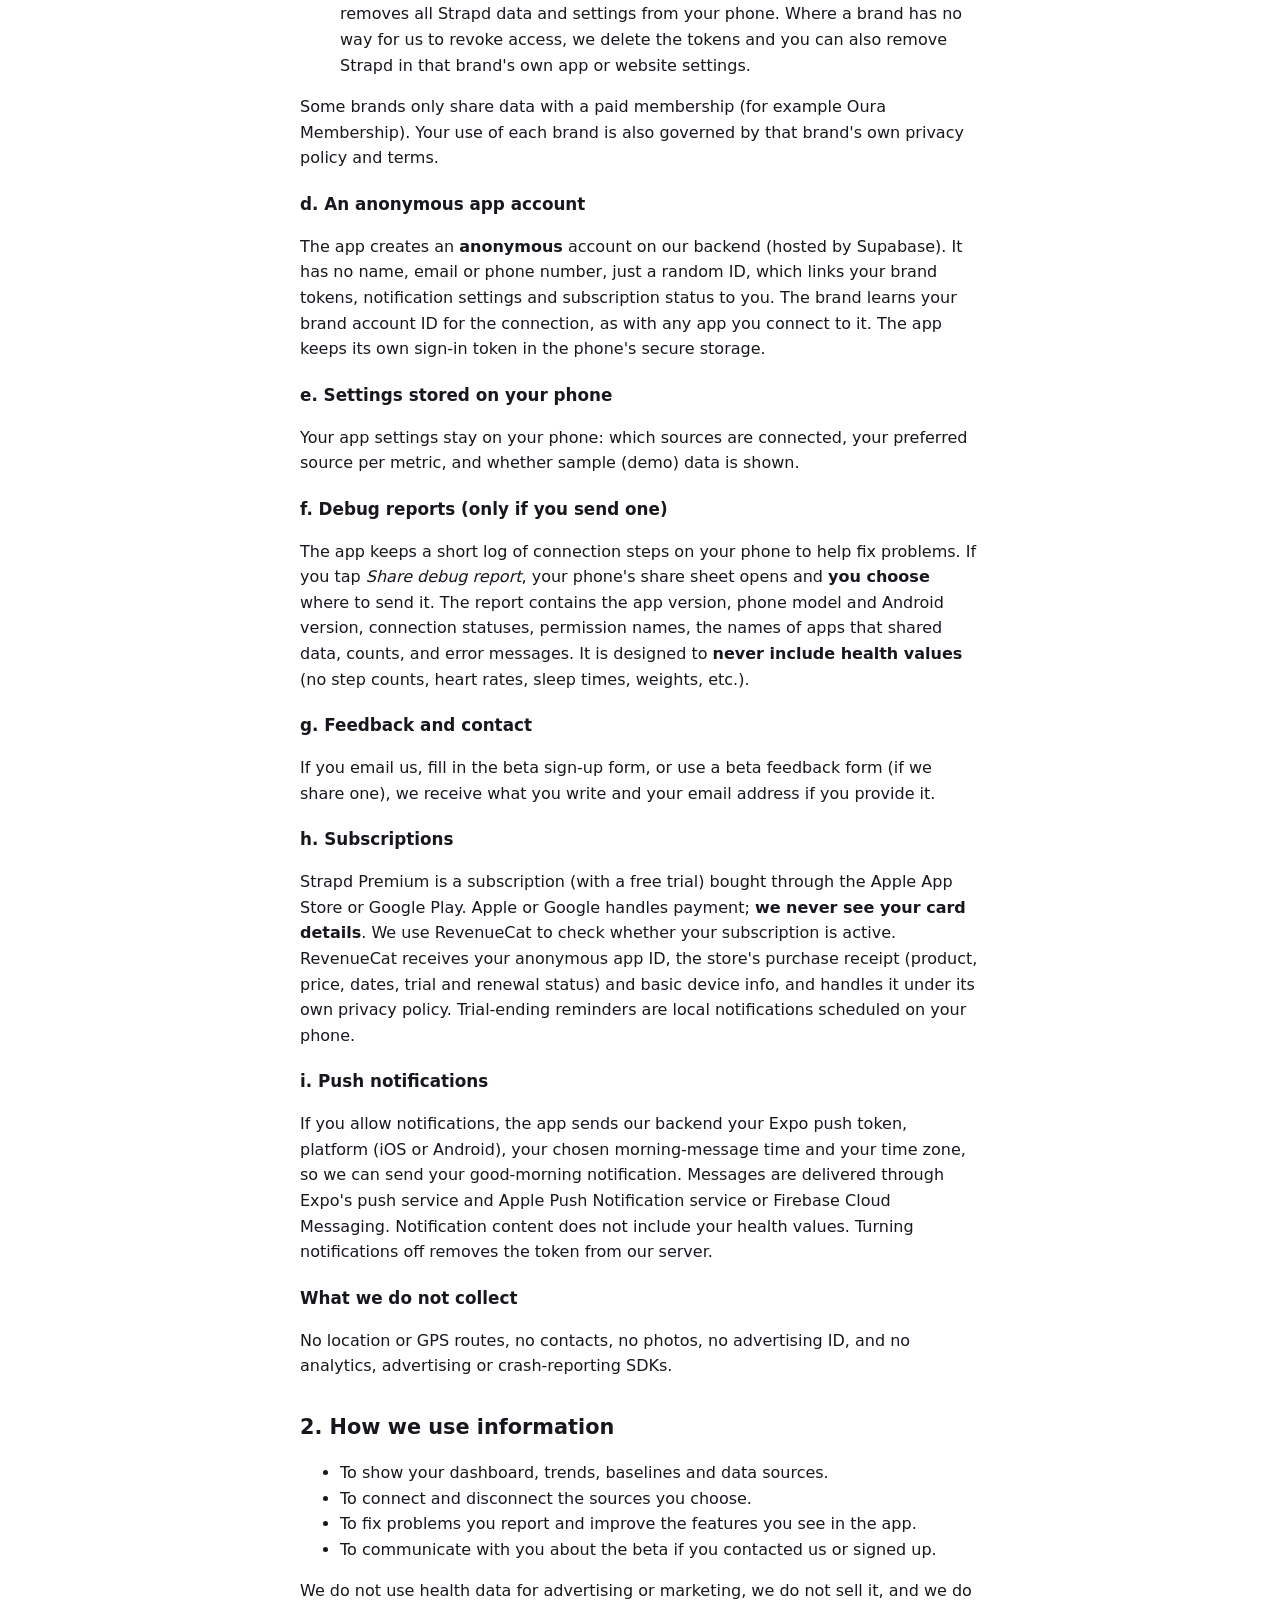
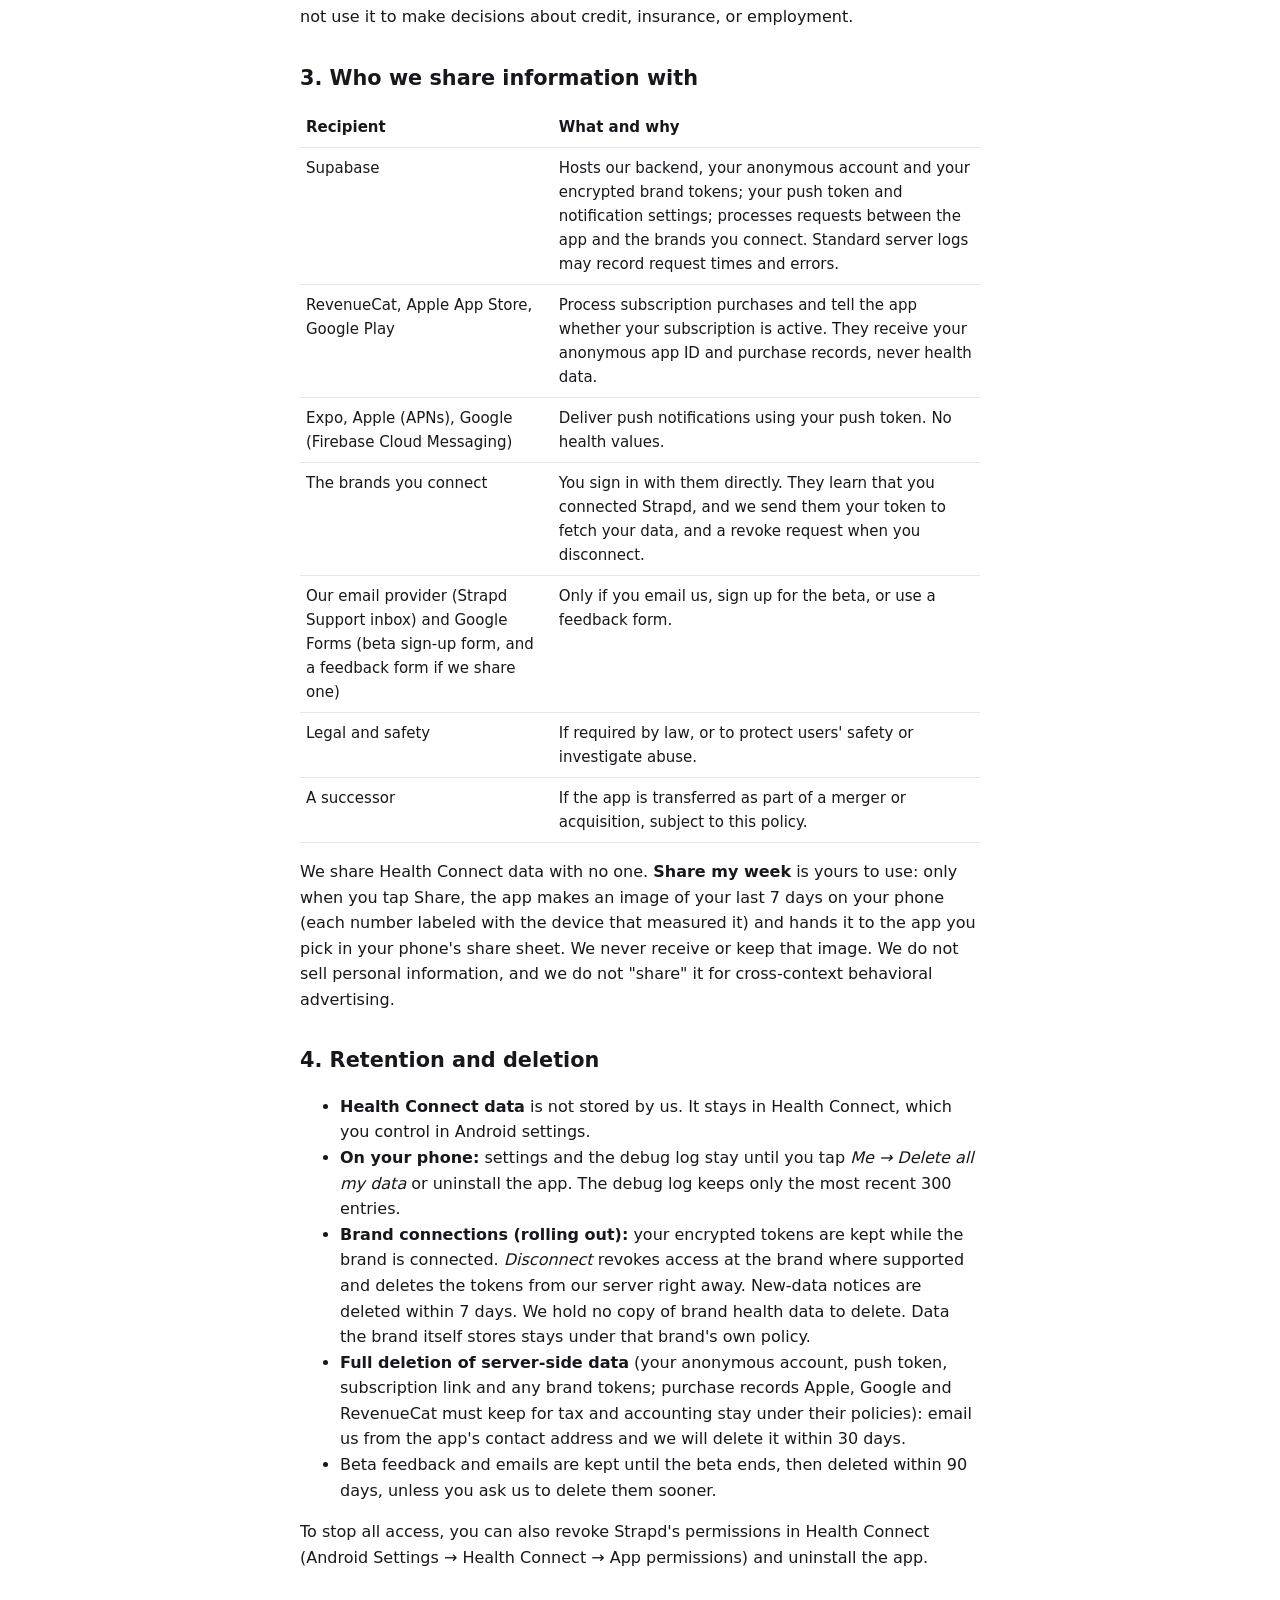
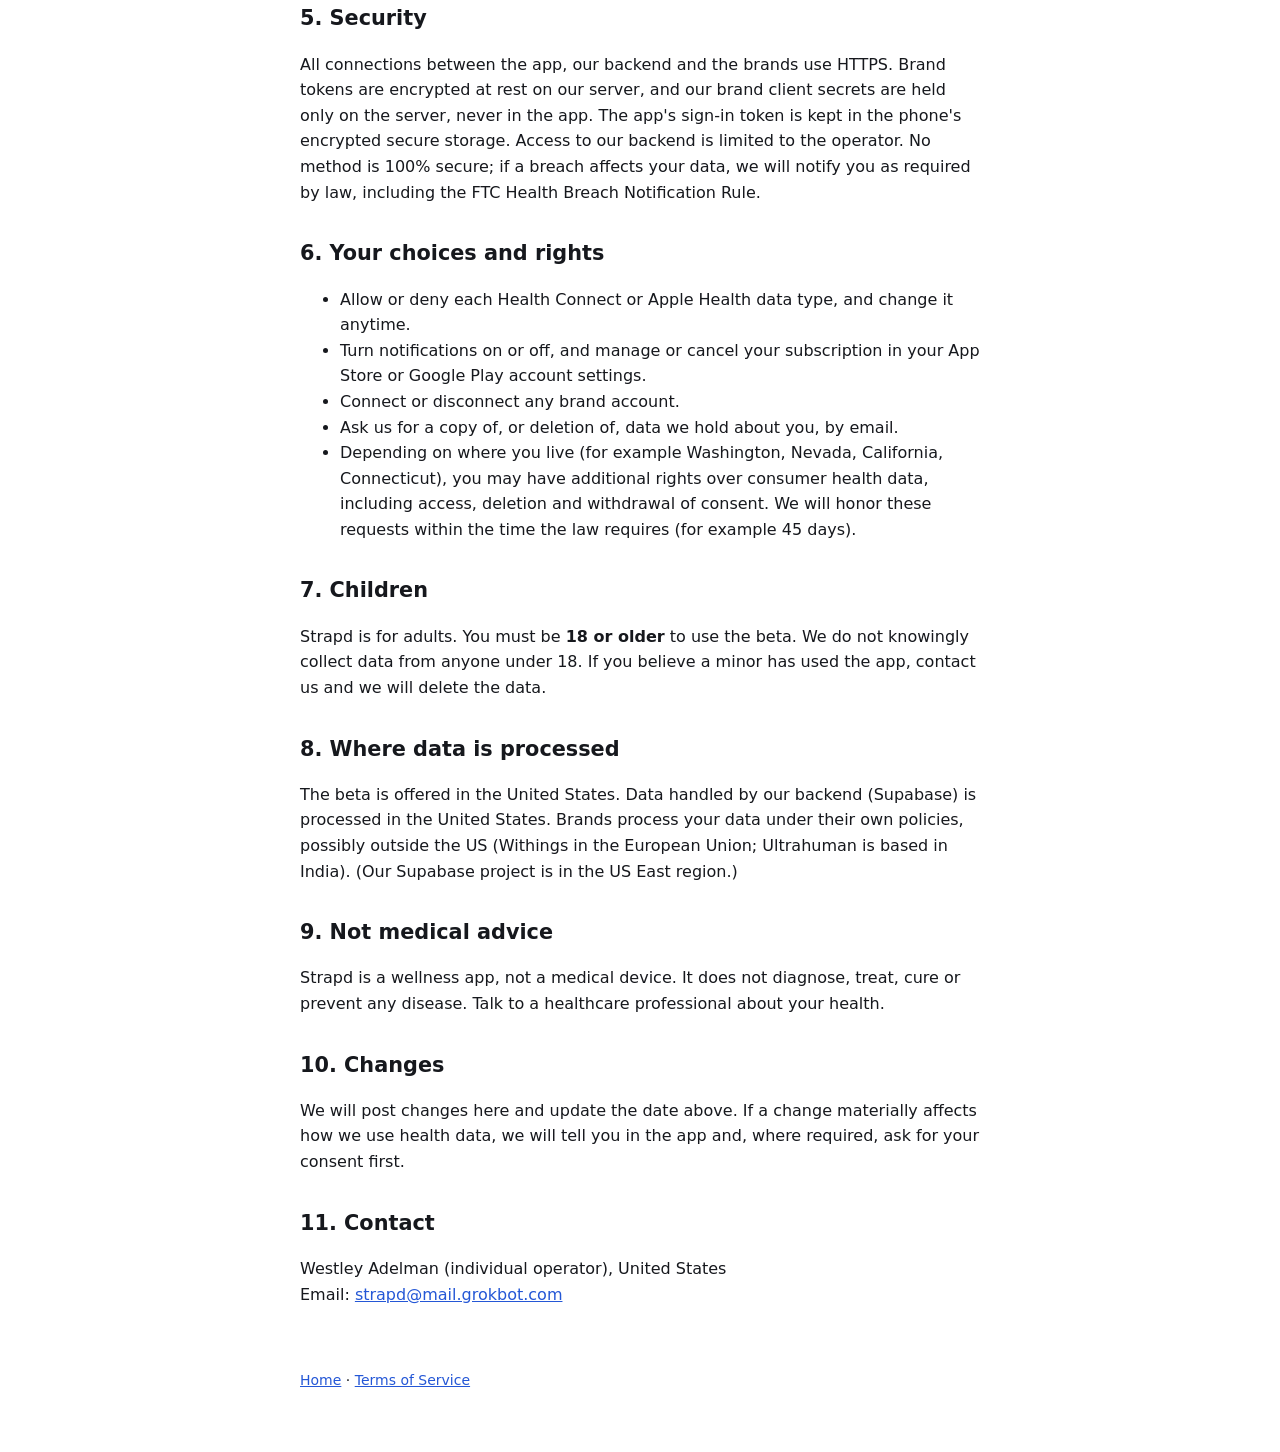
==== commit d6fc3dde: "Privacy policy: Apple Health, subscriptions, push (effective Nov 3, 2026)" ====
--- a/privacy.html
+++ b/privacy.html
@@ -13,7 +13,7 @@
   <main>
 
     <h1>Privacy Policy</h1>
-    <p class="muted">Effective date: October 9, 2026 · Last updated: October 11, 2026 (Withings and Ultrahuman sign-in, Share my week, data deletion)</p>
+    <p class="muted">Effective date: November 3, 2026 · Previous version: October 9, 2026 (this update adds Apple Health on iPhone, subscriptions, push notifications and heart rate/elevation reads)</p>
     <div class="beta"><strong>Beta.</strong> Strapd is in a private, invite-only beta for adults in the United States. This policy describes the app as it works today and marks features that are still rolling out.</div>
 
     <p>This policy explains how the Strapd app ("Strapd", "the app", "we", "us") handles your information. Strapd is operated by <strong>Westley Adelman</strong>, an individual in the United States. Contact: <a href="mailto:strapd@mail.grokbot.com">strapd@mail.grokbot.com</a>.</p>
@@ -32,12 +32,12 @@
     <h2>1. Information the app uses</h2>
 
     <h3>a. Health and fitness data from Health Connect (Android)</h3>
-    <p>With your permission, the app <strong>reads</strong> these Health Connect data types: steps, active calories burned, total calories burned, resting heart rate, heart rate variability, sleep sessions and stages, VO2 max, weight, body fat, exercise sessions, distance (total, not routes), oxygen saturation (SpO2), respiratory rate, blood glucose, and blood pressure. You choose which types to allow in Health Connect's permission screen, and you can change that at any time. The app <strong>never writes</strong> data to Health Connect.</p>
+    <p>With your permission, the app <strong>reads</strong> these Health Connect data types: steps, active calories burned, total calories burned, heart rate, resting heart rate, heart rate variability, sleep sessions and stages, VO2 max, weight, body fat, exercise sessions, distance (total, not routes), elevation gained, oxygen saturation (SpO2), respiratory rate, blood glucose, and blood pressure. You choose which types to allow in Health Connect's permission screen, and you can change that at any time. The app <strong>never writes</strong> data to Health Connect.</p>
     <p>We use this data only to show your dashboard, trends, comparisons with your own baseline, and where each number came from (for example, "from Garmin Connect"). The app reads it on your phone each time you open it. It is held in the app's memory while the app runs and is <strong>not uploaded to us or anyone else</strong>. To show the source of each number, the app also sees which apps wrote the data (their package names, such as <code>com.garmin.android.apps.connectmobile</code>).</p>
     <p><strong>Health Connect Limited Use.</strong> The use of information received from Health Connect will adhere to the Health Connect Permissions policy, including the Limited Use requirements. In particular, we use Health Connect data only to provide the features you see in the app; we do not transfer it to third parties except with your explicit consent, for security purposes, to comply with law, or as part of a merger or acquisition; and we never transfer, sell or use it for advertising, for data brokers or information resellers, to determine credit-worthiness or for lending, or with any product that may qualify as a medical device.</p>
 
-    <h3>b. Apple Health (iPhone), later</h3>
-    <p>An iPhone version is planned. When it is available, it will read Apple Health data on your phone under the same rules as Health Connect, and data from Apple Health will not be used for advertising or marketing or sold.</p>
+    <h3>b. Apple Health (iPhone)</h3>
+    <p>On iPhone, with your permission, the app <strong>reads</strong> the matching Apple Health (HealthKit) data types (activity, workouts, heart rate, HRV, sleep, SpO2, calories, elevation and body measurements) on your phone, under the same rules as Health Connect above: it is not uploaded to our servers, and the app never writes to Apple Health. <strong>Data from Apple Health is never used for advertising or marketing, never sold, never shared with third parties for those purposes, and never stored in iCloud by us.</strong> You can change access anytime in iPhone Settings → Health → Data Access &amp; Devices.</p>
 
     <h3>c. Brand accounts you sign in to (rolling out)</h3>
     <p>Brand sign-in is rolling out during the beta, one brand at a time: <strong>Polar, Oura, Withings and Ultrahuman</strong> are available now. Until a brand is available, the app shows “Coming soon” for it and nothing below applies to that brand.</p>
@@ -53,8 +53,8 @@
     </ul>
     <p>Some brands only share data with a paid membership (for example Oura Membership). Your use of each brand is also governed by that brand's own privacy policy and terms.</p>
 
-    <h3>d. An anonymous app account (only for brand sign-in)</h3>
-    <p>To use brand sign-in, the app creates an <strong>anonymous</strong> account on our backend (hosted by Supabase). It has no name, email or phone number, just a random ID, which links your brand tokens to you. The brand learns your brand account ID for the connection, as with any app you connect to it. The app keeps its own sign-in token in the phone's secure storage.</p>
+    <h3>d. An anonymous app account</h3>
+    <p>The app creates an <strong>anonymous</strong> account on our backend (hosted by Supabase). It has no name, email or phone number, just a random ID, which links your brand tokens, notification settings and subscription status to you. The brand learns your brand account ID for the connection, as with any app you connect to it. The app keeps its own sign-in token in the phone's secure storage.</p>
 
     <h3>e. Settings stored on your phone</h3>
     <p>Your app settings stay on your phone: which sources are connected, your preferred source per metric, and whether sample (demo) data is shown.</p>
@@ -65,6 +65,10 @@
     <h3>g. Feedback and contact</h3>
     <p>If you email us, fill in the beta sign-up form, or use a beta feedback form (if we share one), we receive what you write and your email address if you provide it.</p>
 
+    <h3>h. Subscriptions</h3>
+    <p>Strapd Premium is a subscription (with a free trial) bought through the Apple App Store or Google Play. Apple or Google handles payment; <strong>we never see your card details</strong>. We use RevenueCat to check whether your subscription is active. RevenueCat receives your anonymous app ID, the store's purchase receipt (product, price, dates, trial and renewal status) and basic device info, and handles it under its own privacy policy. Trial-ending reminders are local notifications scheduled on your phone.</p>
+    <h3>i. Push notifications</h3>
+    <p>If you allow notifications, the app sends our backend your Expo push token, platform (iOS or Android), your chosen morning-message time and your time zone, so we can send your good-morning notification. Messages are delivered through Expo's push service and Apple Push Notification service or Firebase Cloud Messaging. Notification content does not include your health values. Turning notifications off removes the token from our server.</p>
     <h3>What we do not collect</h3>
     <p>No location or GPS routes, no contacts, no photos, no advertising ID, and no analytics, advertising or crash-reporting SDKs.</p>
 
@@ -80,7 +84,9 @@
     <h2>3. Who we share information with</h2>
     <table>
       <tr><th>Recipient</th><th>What and why</th></tr>
-      <tr><td>Supabase</td><td>Hosts our backend, your anonymous account and your encrypted brand tokens; processes requests between the app and the brands you connect. Standard server logs may record request times and errors. Only if you use brand sign-in.</td></tr>
+      <tr><td>Supabase</td><td>Hosts our backend, your anonymous account and your encrypted brand tokens; your push token and notification settings; processes requests between the app and the brands you connect. Standard server logs may record request times and errors.</td></tr>
+      <tr><td>RevenueCat, Apple App Store, Google Play</td><td>Process subscription purchases and tell the app whether your subscription is active. They receive your anonymous app ID and purchase records, never health data.</td></tr>
+      <tr><td>Expo, Apple (APNs), Google (Firebase Cloud Messaging)</td><td>Deliver push notifications using your push token. No health values.</td></tr>
       <tr><td>The brands you connect</td><td>You sign in with them directly. They learn that you connected Strapd, and we send them your token to fetch your data, and a revoke request when you disconnect.</td></tr>
       <tr><td>Our email provider (Strapd Support inbox) and Google Forms (beta sign-up form, and a feedback form if we share one)</td><td>Only if you email us, sign up for the beta, or use a feedback form.</td></tr>
       <tr><td>Legal and safety</td><td>If required by law, or to protect users' safety or investigate abuse.</td></tr>
@@ -93,7 +99,7 @@
       <li><strong>Health Connect data</strong> is not stored by us. It stays in Health Connect, which you control in Android settings.</li>
       <li><strong>On your phone:</strong> settings and the debug log stay until you tap <em>Me → Delete all my data</em> or uninstall the app. The debug log keeps only the most recent 300 entries.</li>
       <li><strong>Brand connections (rolling out):</strong> your encrypted tokens are kept while the brand is connected. <em>Disconnect</em> revokes access at the brand where supported and deletes the tokens from our server right away. New-data notices are deleted within 7 days. We hold no copy of brand health data to delete. Data the brand itself stores stays under that brand's own policy.</li>
-      <li><strong>Full deletion of server-side data</strong> (your anonymous account and any brand tokens): email us from the app's contact address and we will delete it within 30 days.</li>
+      <li><strong>Full deletion of server-side data</strong> (your anonymous account, push token, subscription link and any brand tokens; purchase records Apple, Google and RevenueCat must keep for tax and accounting stay under their policies): email us from the app's contact address and we will delete it within 30 days.</li>
       <li>Beta feedback and emails are kept until the beta ends, then deleted within 90 days, unless you ask us to delete them sooner.</li>
     </ul>
     <p>To stop all access, you can also revoke Strapd's permissions in Health Connect (Android Settings → Health Connect → App permissions) and uninstall the app.</p>
@@ -103,7 +109,8 @@
 
     <h2>6. Your choices and rights</h2>
     <ul>
-      <li>Allow or deny each Health Connect data type, and change it anytime.</li>
+      <li>Allow or deny each Health Connect or Apple Health data type, and change it anytime.</li>
+      <li>Turn notifications on or off, and manage or cancel your subscription in your App Store or Google Play account settings.</li>
       <li>Connect or disconnect any brand account.</li>
       <li>Ask us for a copy of, or deletion of, data we hold about you, by email.</li>
       <li>Depending on where you live (for example Washington, Nevada, California, Connecticut), you may have additional rights over consumer health data, including access, deletion and withdrawal of consent. We will honor these requests within the time the law requires (for example 45 days).</li>
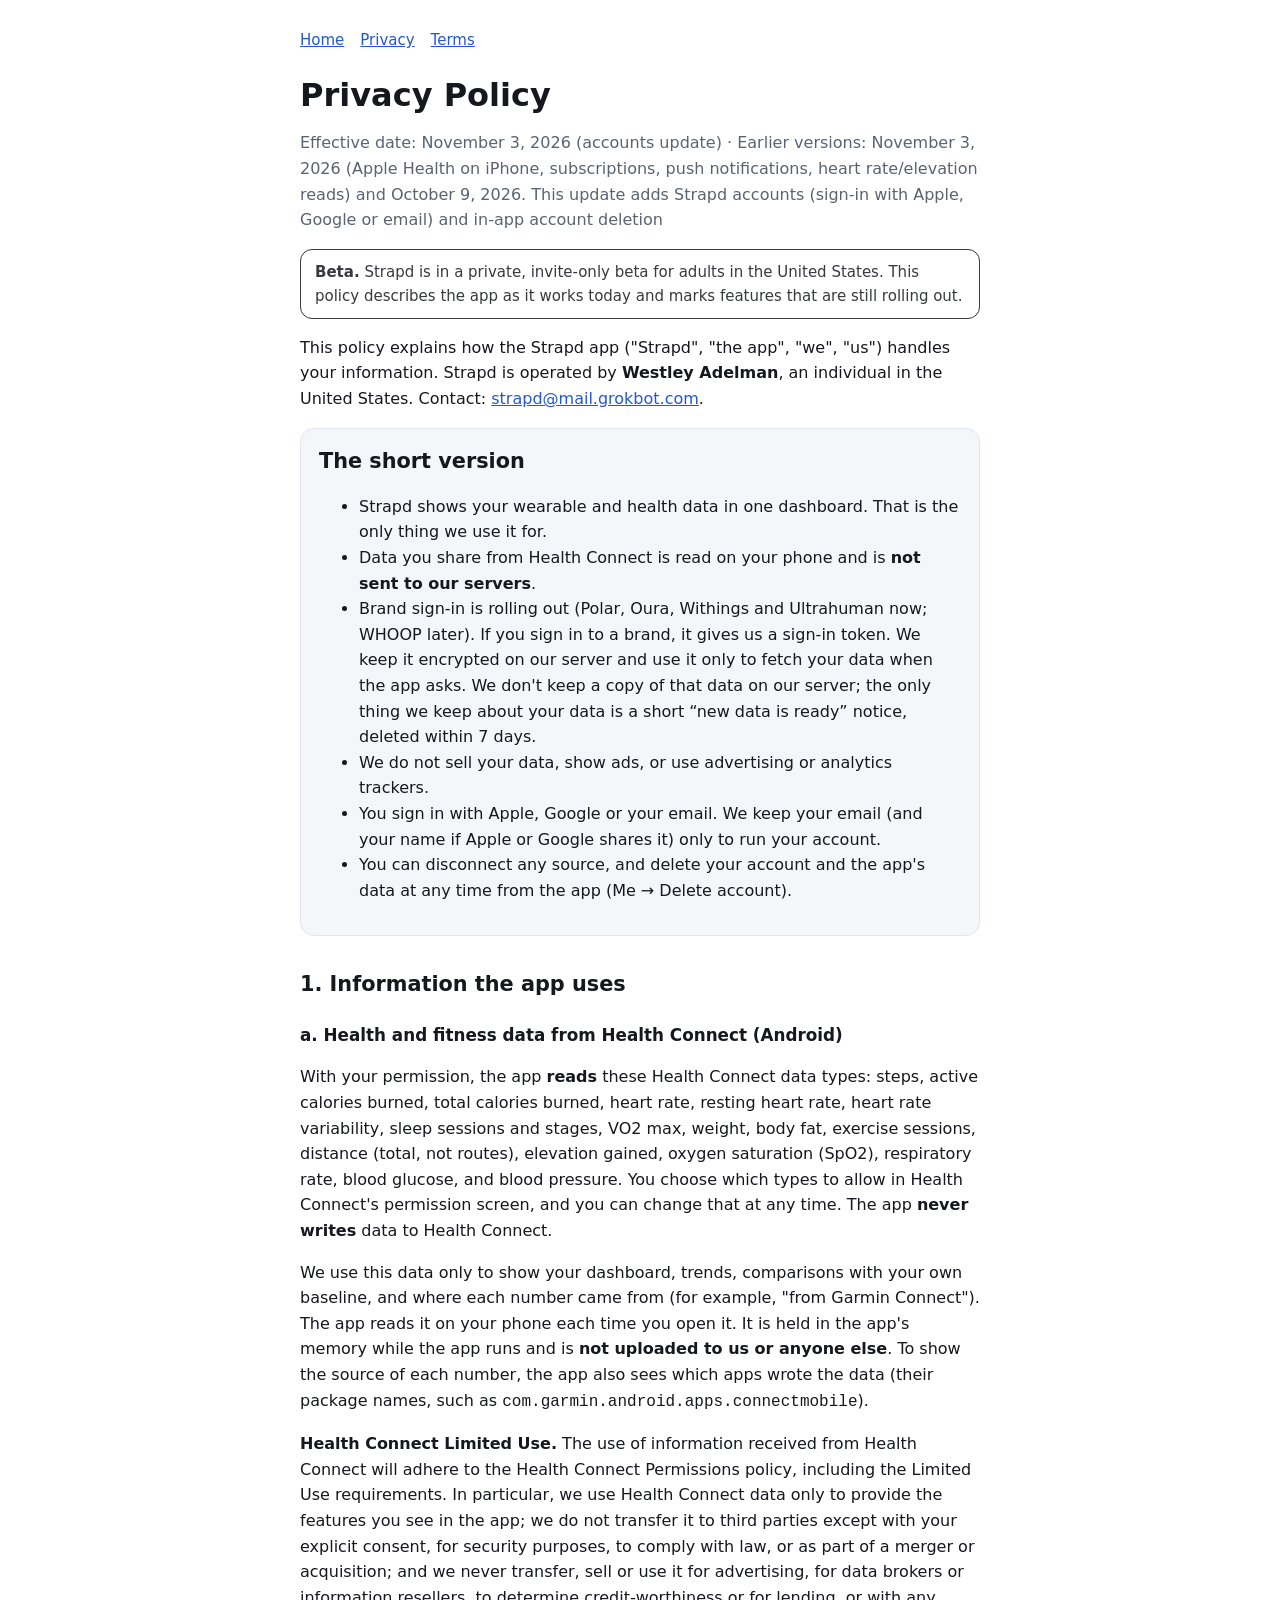
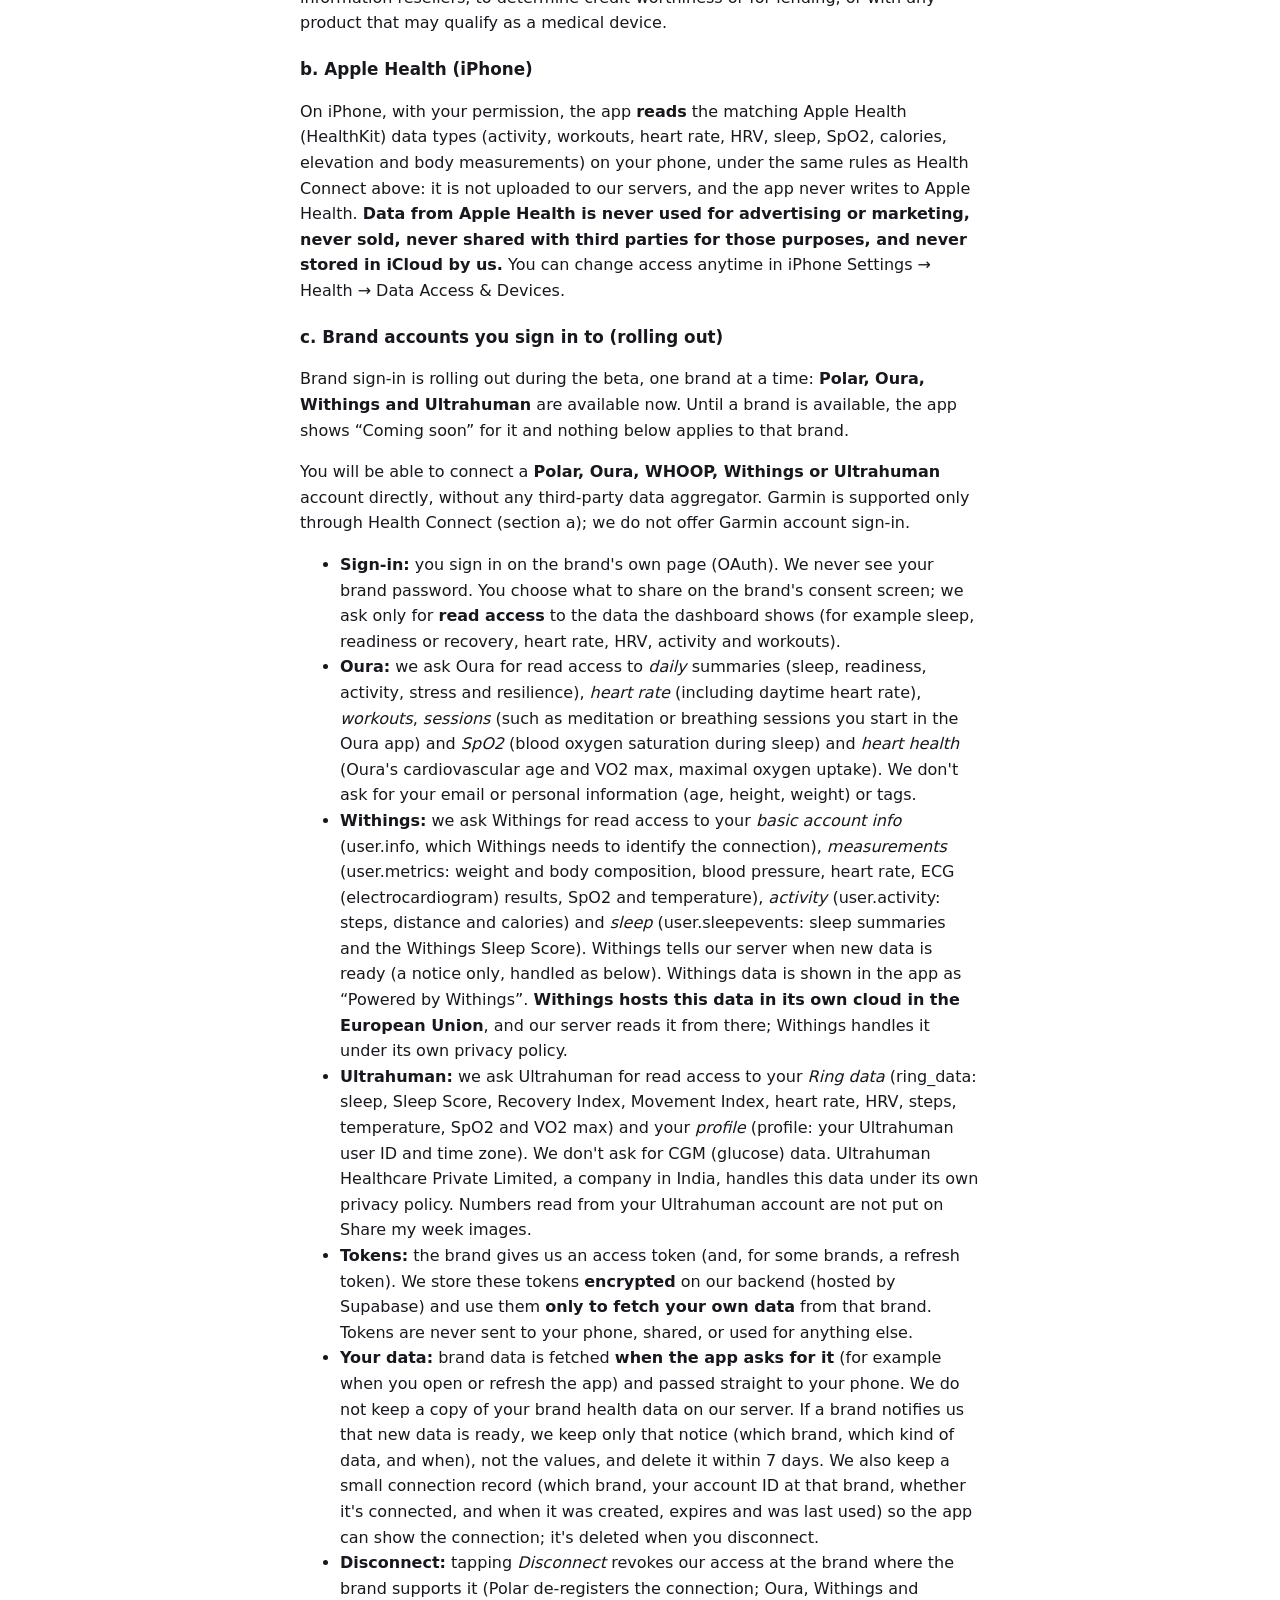
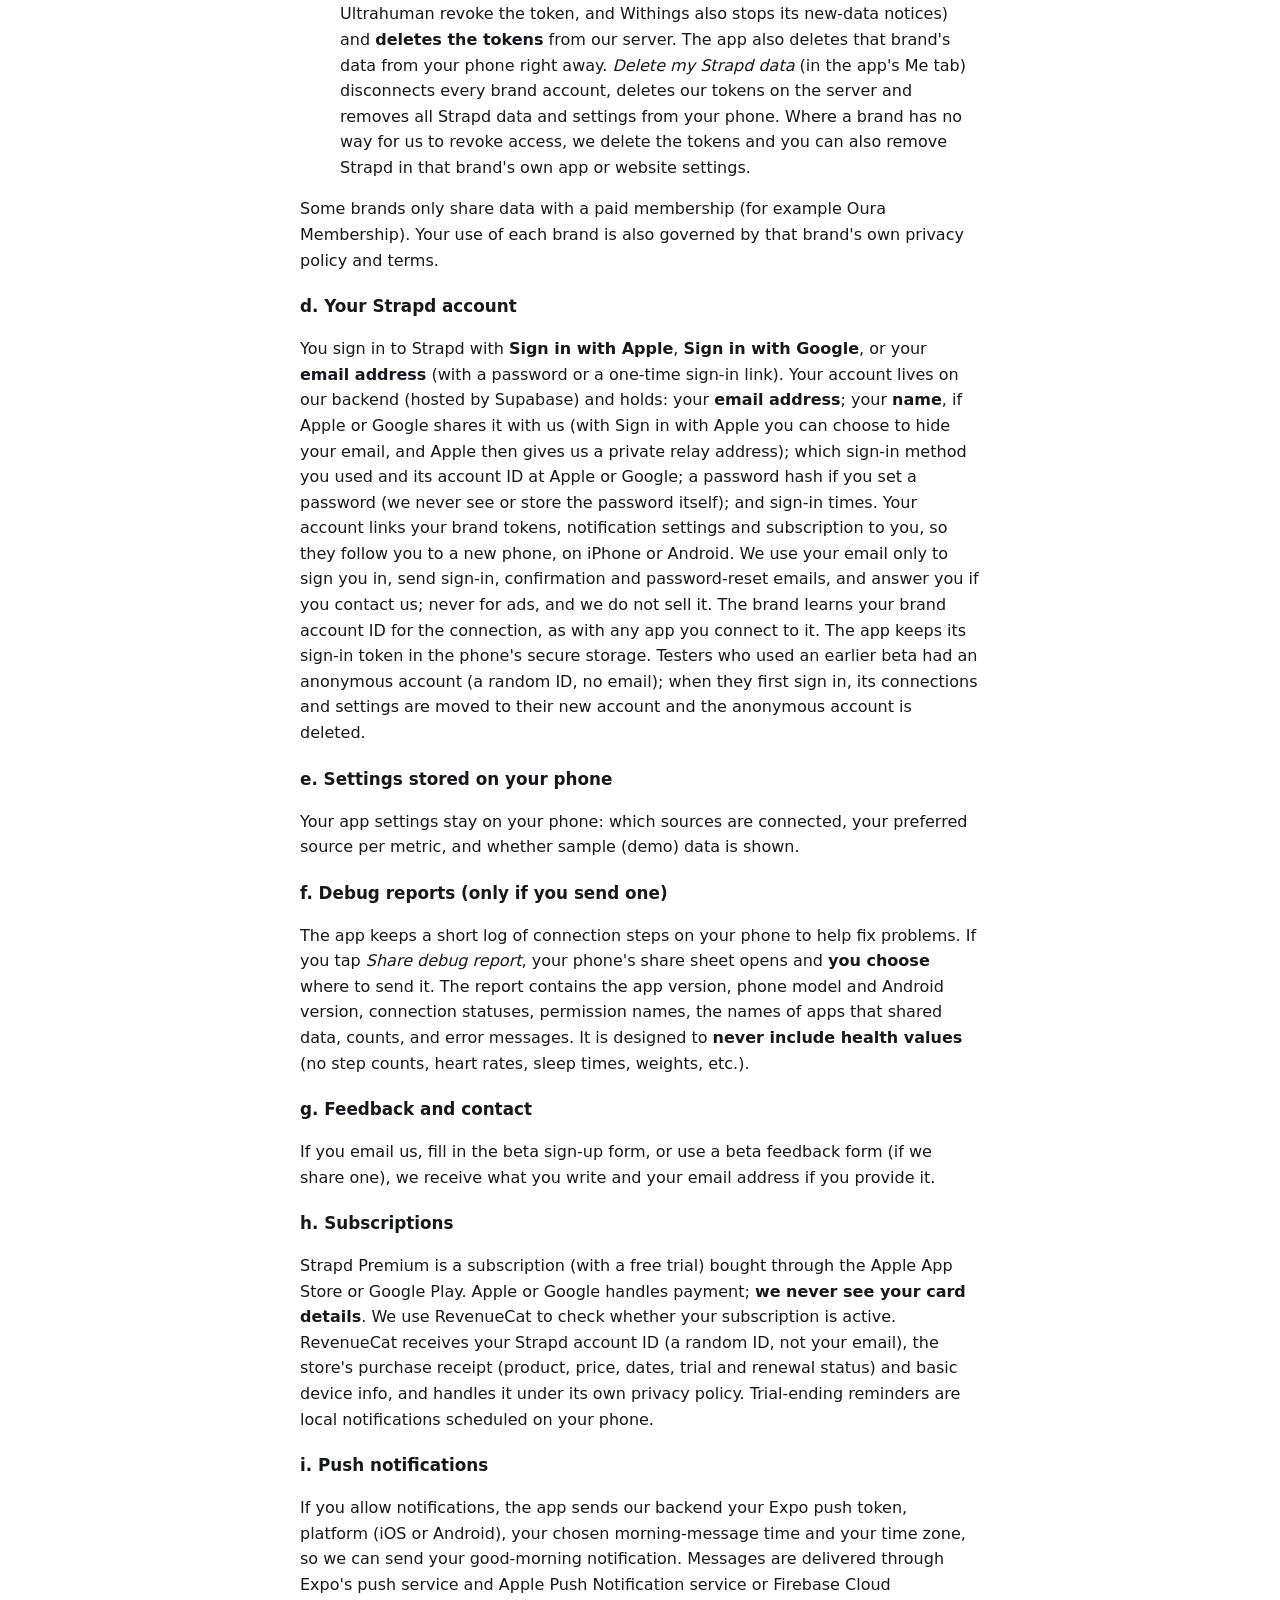
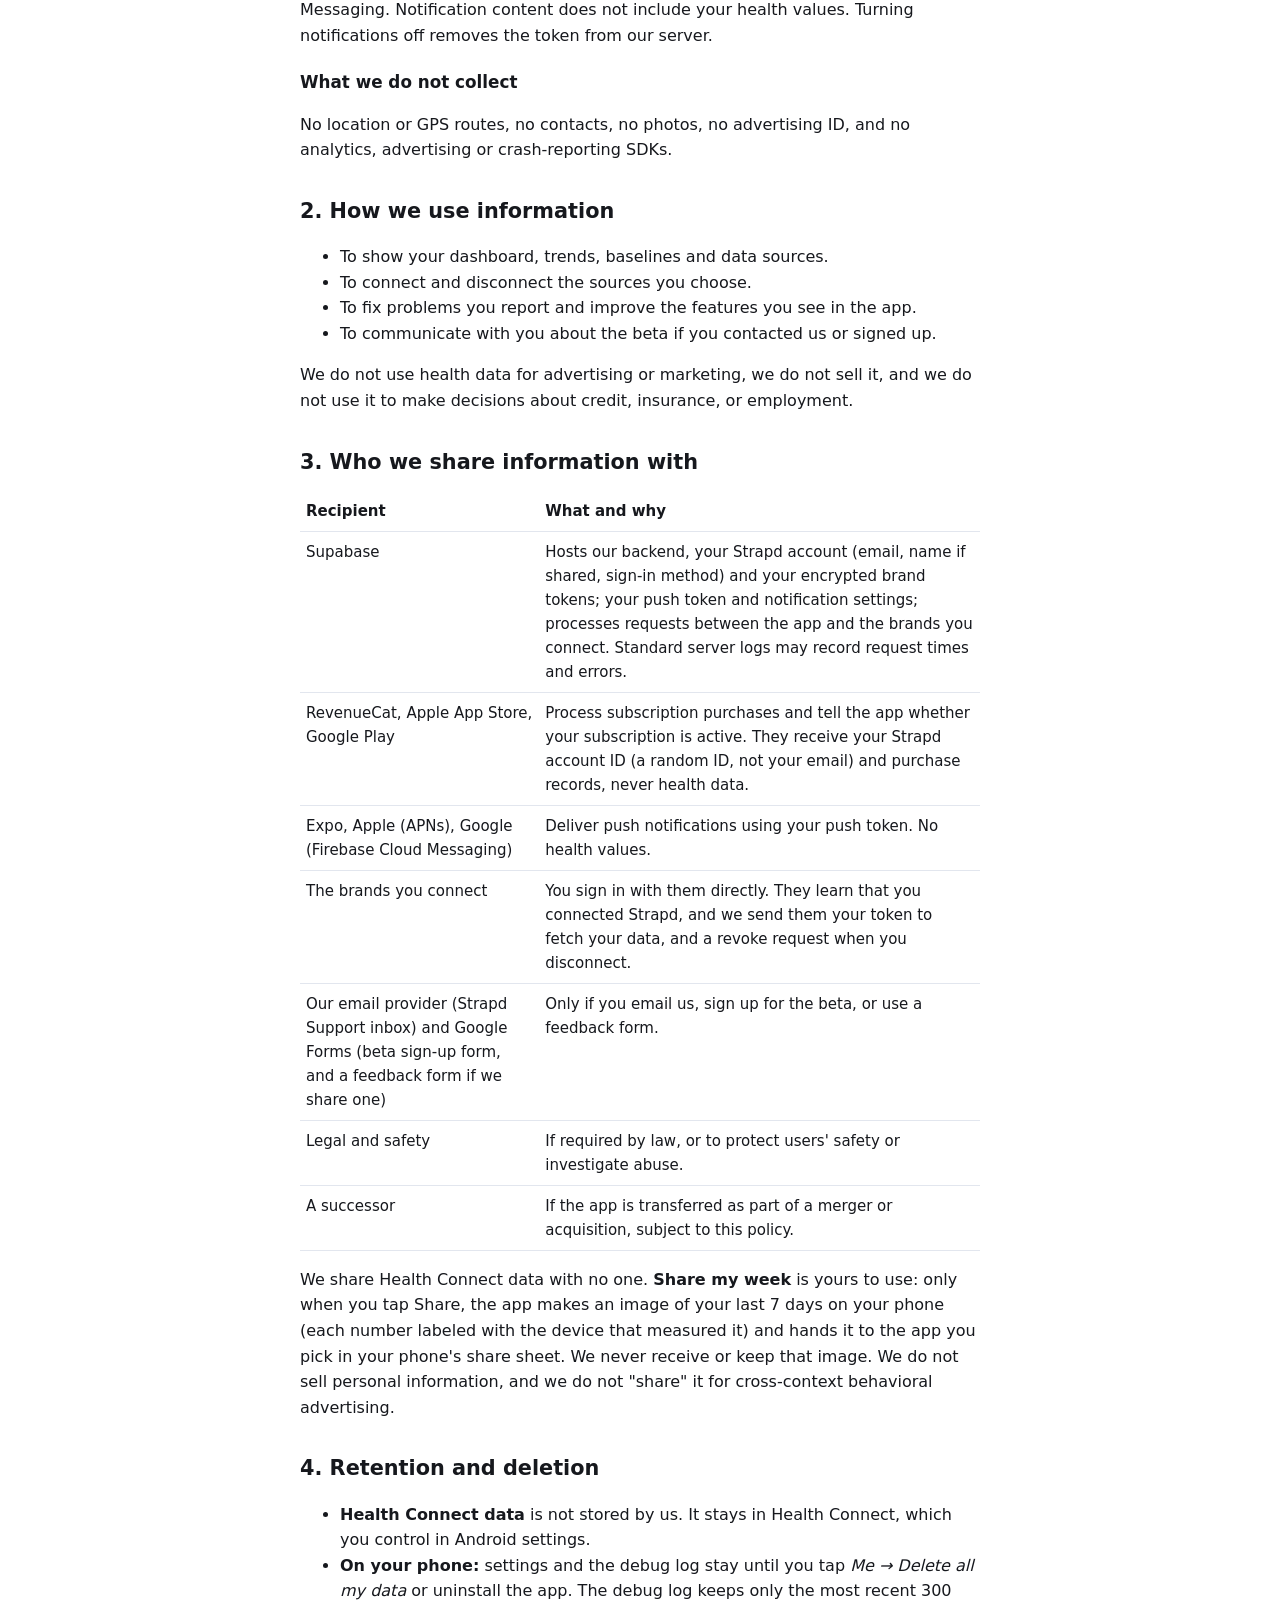
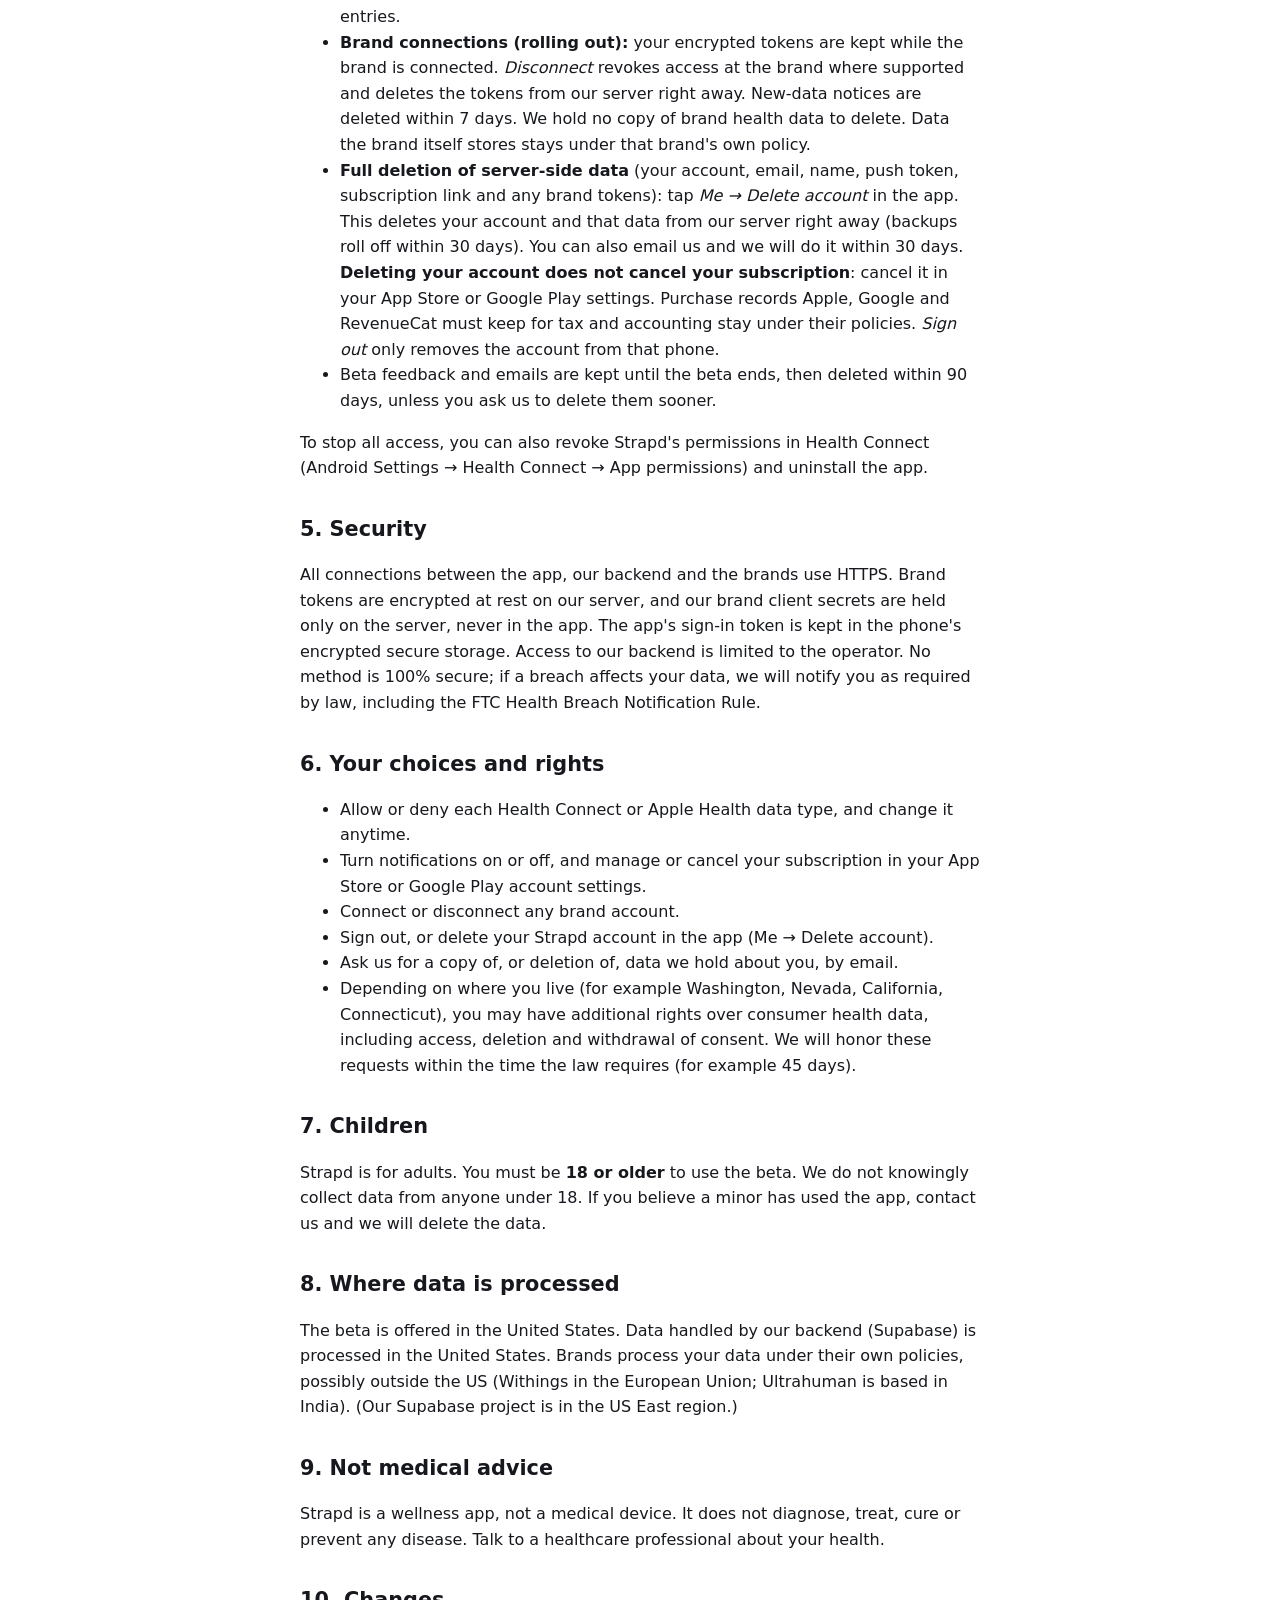
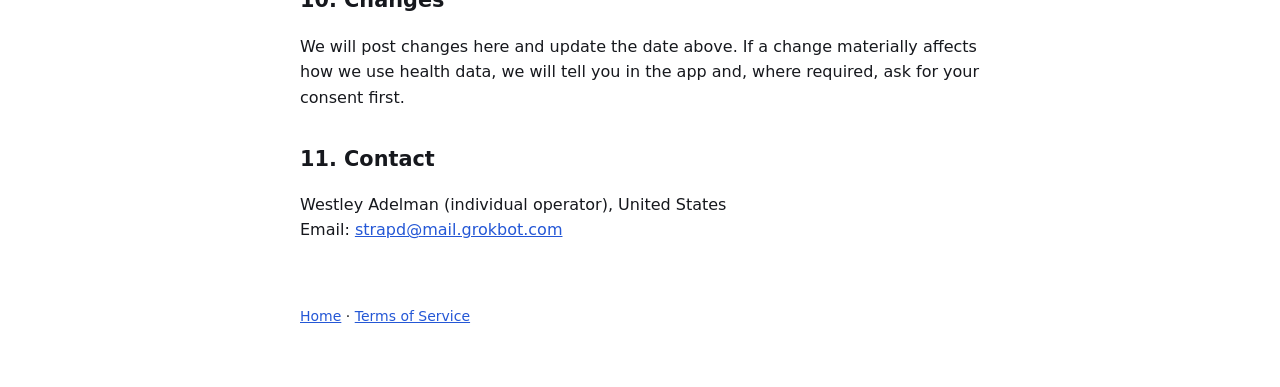
==== commit 19733277: "Privacy: Strapd accounts (Apple/Google/email sign-in) and in-app account deletion" ====
--- a/privacy.html
+++ b/privacy.html
@@ -13,7 +13,7 @@
   <main>
 
     <h1>Privacy Policy</h1>
-    <p class="muted">Effective date: November 3, 2026 · Previous version: October 9, 2026 (this update adds Apple Health on iPhone, subscriptions, push notifications and heart rate/elevation reads)</p>
+    <p class="muted">Effective date: November 3, 2026 (accounts update) · Earlier versions: November 3, 2026 (Apple Health on iPhone, subscriptions, push notifications, heart rate/elevation reads) and October 9, 2026. This update adds Strapd accounts (sign-in with Apple, Google or email) and in-app account deletion</p>
     <div class="beta"><strong>Beta.</strong> Strapd is in a private, invite-only beta for adults in the United States. This policy describes the app as it works today and marks features that are still rolling out.</div>
 
     <p>This policy explains how the Strapd app ("Strapd", "the app", "we", "us") handles your information. Strapd is operated by <strong>Westley Adelman</strong>, an individual in the United States. Contact: <a href="mailto:strapd@mail.grokbot.com">strapd@mail.grokbot.com</a>.</p>
@@ -25,7 +25,8 @@
         <li>Data you share from Health Connect is read on your phone and is <strong>not sent to our servers</strong>.</li>
         <li>Brand sign-in is rolling out (Polar, Oura, Withings and Ultrahuman now; WHOOP later). If you sign in to a brand, it gives us a sign-in token. We keep it encrypted on our server and use it only to fetch your data when the app asks. We don't keep a copy of that data on our server; the only thing we keep about your data is a short “new data is ready” notice, deleted within 7 days.</li>
         <li>We do not sell your data, show ads, or use advertising or analytics trackers.</li>
-        <li>You can disconnect any source and delete the app's data at any time.</li>
+        <li>You sign in with Apple, Google or your email. We keep your email (and your name if Apple or Google shares it) only to run your account.</li>
+        <li>You can disconnect any source, and delete your account and the app's data at any time from the app (Me → Delete account).</li>
       </ul>
     </div>
 
@@ -53,8 +54,8 @@
     </ul>
     <p>Some brands only share data with a paid membership (for example Oura Membership). Your use of each brand is also governed by that brand's own privacy policy and terms.</p>
 
-    <h3>d. An anonymous app account</h3>
-    <p>The app creates an <strong>anonymous</strong> account on our backend (hosted by Supabase). It has no name, email or phone number, just a random ID, which links your brand tokens, notification settings and subscription status to you. The brand learns your brand account ID for the connection, as with any app you connect to it. The app keeps its own sign-in token in the phone's secure storage.</p>
+    <h3>d. Your Strapd account</h3>
+    <p>You sign in to Strapd with <strong>Sign in with Apple</strong>, <strong>Sign in with Google</strong>, or your <strong>email address</strong> (with a password or a one-time sign-in link). Your account lives on our backend (hosted by Supabase) and holds: your <strong>email address</strong>; your <strong>name</strong>, if Apple or Google shares it with us (with Sign in with Apple you can choose to hide your email, and Apple then gives us a private relay address); which sign-in method you used and its account ID at Apple or Google; a password hash if you set a password (we never see or store the password itself); and sign-in times. Your account links your brand tokens, notification settings and subscription to you, so they follow you to a new phone, on iPhone or Android. We use your email only to sign you in, send sign-in, confirmation and password-reset emails, and answer you if you contact us; never for ads, and we do not sell it. The brand learns your brand account ID for the connection, as with any app you connect to it. The app keeps its sign-in token in the phone's secure storage. Testers who used an earlier beta had an anonymous account (a random ID, no email); when they first sign in, its connections and settings are moved to their new account and the anonymous account is deleted.</p>
 
     <h3>e. Settings stored on your phone</h3>
     <p>Your app settings stay on your phone: which sources are connected, your preferred source per metric, and whether sample (demo) data is shown.</p>
@@ -66,7 +67,7 @@
     <p>If you email us, fill in the beta sign-up form, or use a beta feedback form (if we share one), we receive what you write and your email address if you provide it.</p>
 
     <h3>h. Subscriptions</h3>
-    <p>Strapd Premium is a subscription (with a free trial) bought through the Apple App Store or Google Play. Apple or Google handles payment; <strong>we never see your card details</strong>. We use RevenueCat to check whether your subscription is active. RevenueCat receives your anonymous app ID, the store's purchase receipt (product, price, dates, trial and renewal status) and basic device info, and handles it under its own privacy policy. Trial-ending reminders are local notifications scheduled on your phone.</p>
+    <p>Strapd Premium is a subscription (with a free trial) bought through the Apple App Store or Google Play. Apple or Google handles payment; <strong>we never see your card details</strong>. We use RevenueCat to check whether your subscription is active. RevenueCat receives your Strapd account ID (a random ID, not your email), the store's purchase receipt (product, price, dates, trial and renewal status) and basic device info, and handles it under its own privacy policy. Trial-ending reminders are local notifications scheduled on your phone.</p>
     <h3>i. Push notifications</h3>
     <p>If you allow notifications, the app sends our backend your Expo push token, platform (iOS or Android), your chosen morning-message time and your time zone, so we can send your good-morning notification. Messages are delivered through Expo's push service and Apple Push Notification service or Firebase Cloud Messaging. Notification content does not include your health values. Turning notifications off removes the token from our server.</p>
     <h3>What we do not collect</h3>
@@ -84,8 +85,8 @@
     <h2>3. Who we share information with</h2>
     <table>
       <tr><th>Recipient</th><th>What and why</th></tr>
-      <tr><td>Supabase</td><td>Hosts our backend, your anonymous account and your encrypted brand tokens; your push token and notification settings; processes requests between the app and the brands you connect. Standard server logs may record request times and errors.</td></tr>
-      <tr><td>RevenueCat, Apple App Store, Google Play</td><td>Process subscription purchases and tell the app whether your subscription is active. They receive your anonymous app ID and purchase records, never health data.</td></tr>
+      <tr><td>Supabase</td><td>Hosts our backend, your Strapd account (email, name if shared, sign-in method) and your encrypted brand tokens; your push token and notification settings; processes requests between the app and the brands you connect. Standard server logs may record request times and errors.</td></tr>
+      <tr><td>RevenueCat, Apple App Store, Google Play</td><td>Process subscription purchases and tell the app whether your subscription is active. They receive your Strapd account ID (a random ID, not your email) and purchase records, never health data.</td></tr>
       <tr><td>Expo, Apple (APNs), Google (Firebase Cloud Messaging)</td><td>Deliver push notifications using your push token. No health values.</td></tr>
       <tr><td>The brands you connect</td><td>You sign in with them directly. They learn that you connected Strapd, and we send them your token to fetch your data, and a revoke request when you disconnect.</td></tr>
       <tr><td>Our email provider (Strapd Support inbox) and Google Forms (beta sign-up form, and a feedback form if we share one)</td><td>Only if you email us, sign up for the beta, or use a feedback form.</td></tr>
@@ -99,7 +100,7 @@
       <li><strong>Health Connect data</strong> is not stored by us. It stays in Health Connect, which you control in Android settings.</li>
       <li><strong>On your phone:</strong> settings and the debug log stay until you tap <em>Me → Delete all my data</em> or uninstall the app. The debug log keeps only the most recent 300 entries.</li>
       <li><strong>Brand connections (rolling out):</strong> your encrypted tokens are kept while the brand is connected. <em>Disconnect</em> revokes access at the brand where supported and deletes the tokens from our server right away. New-data notices are deleted within 7 days. We hold no copy of brand health data to delete. Data the brand itself stores stays under that brand's own policy.</li>
-      <li><strong>Full deletion of server-side data</strong> (your anonymous account, push token, subscription link and any brand tokens; purchase records Apple, Google and RevenueCat must keep for tax and accounting stay under their policies): email us from the app's contact address and we will delete it within 30 days.</li>
+      <li><strong>Full deletion of server-side data</strong> (your account, email, name, push token, subscription link and any brand tokens): tap <em>Me → Delete account</em> in the app. This deletes your account and that data from our server right away (backups roll off within 30 days). You can also email us and we will do it within 30 days. <strong>Deleting your account does not cancel your subscription</strong>: cancel it in your App Store or Google Play settings. Purchase records Apple, Google and RevenueCat must keep for tax and accounting stay under their policies. <em>Sign out</em> only removes the account from that phone.</li>
       <li>Beta feedback and emails are kept until the beta ends, then deleted within 90 days, unless you ask us to delete them sooner.</li>
     </ul>
     <p>To stop all access, you can also revoke Strapd's permissions in Health Connect (Android Settings → Health Connect → App permissions) and uninstall the app.</p>
@@ -112,6 +113,7 @@
       <li>Allow or deny each Health Connect or Apple Health data type, and change it anytime.</li>
       <li>Turn notifications on or off, and manage or cancel your subscription in your App Store or Google Play account settings.</li>
       <li>Connect or disconnect any brand account.</li>
+      <li>Sign out, or delete your Strapd account in the app (Me → Delete account).</li>
       <li>Ask us for a copy of, or deletion of, data we hold about you, by email.</li>
       <li>Depending on where you live (for example Washington, Nevada, California, Connecticut), you may have additional rights over consumer health data, including access, deletion and withdrawal of consent. We will honor these requests within the time the law requires (for example 45 days).</li>
     </ul>
